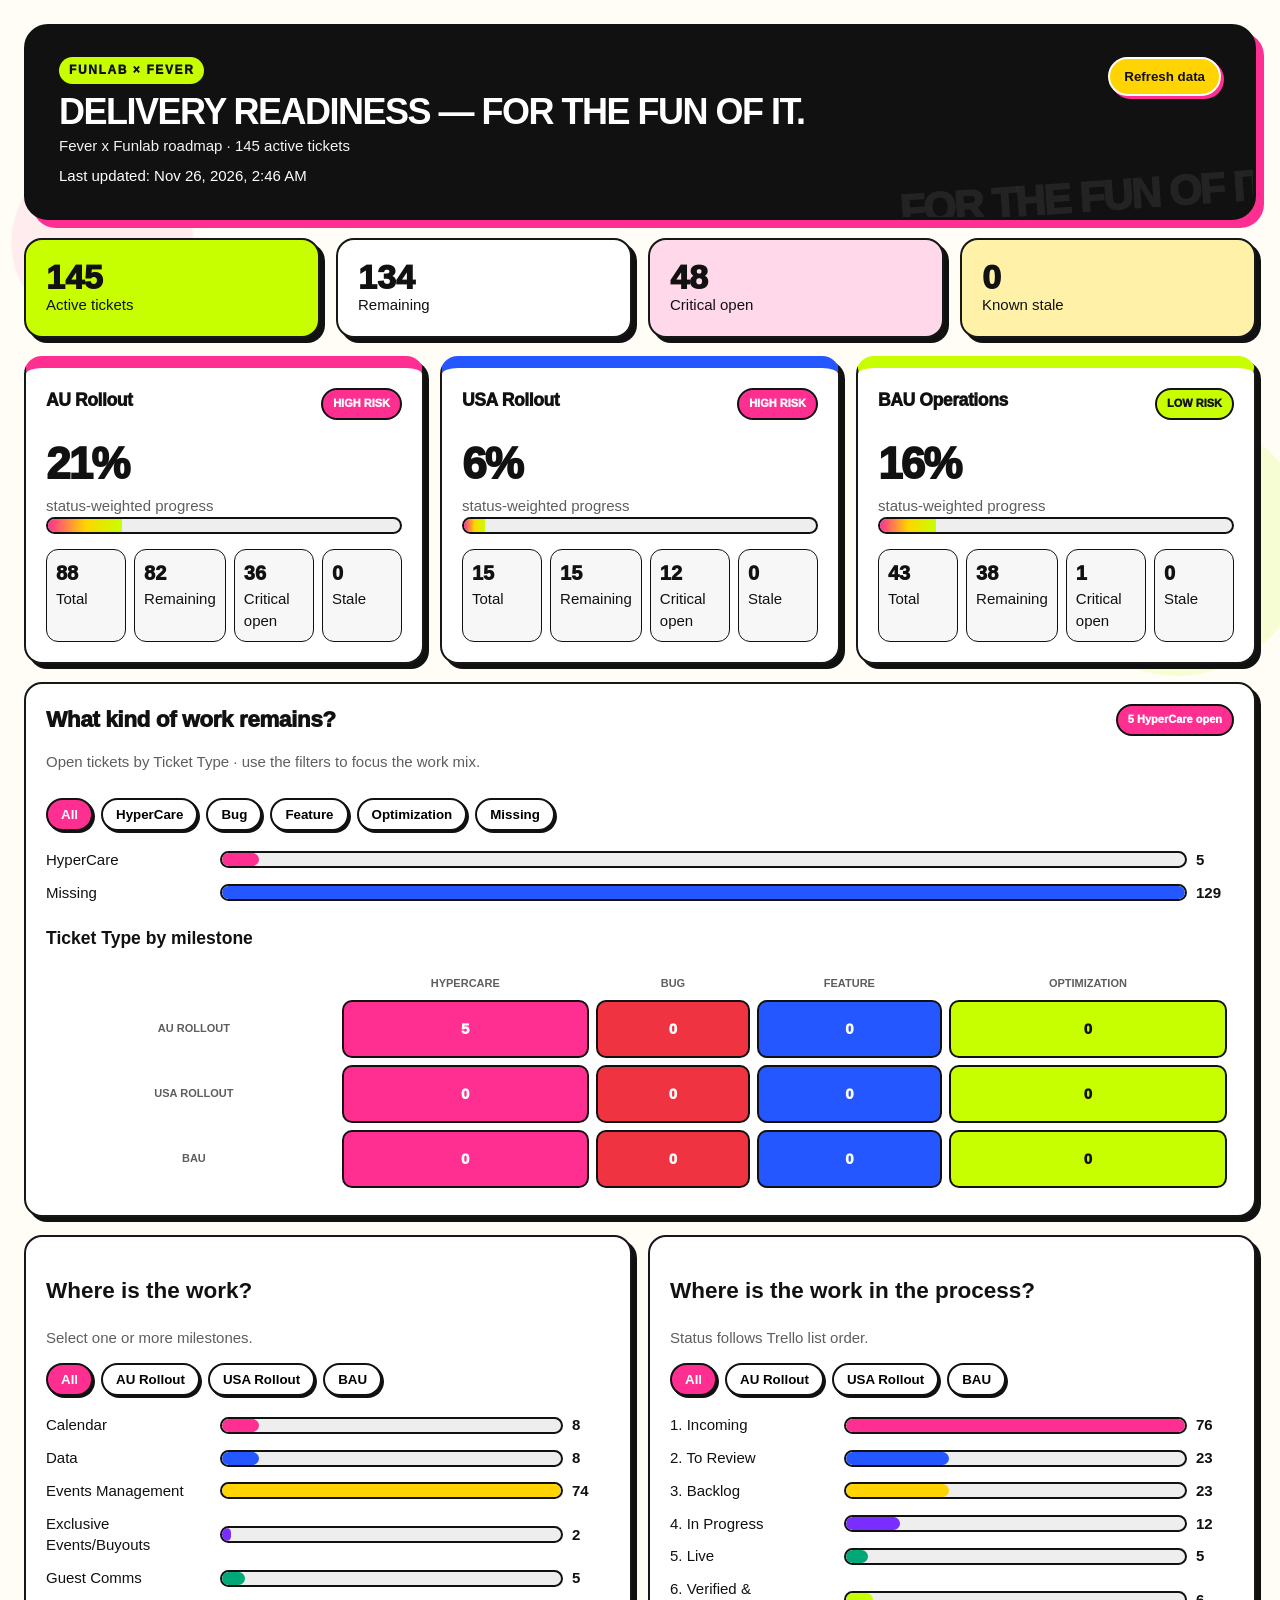
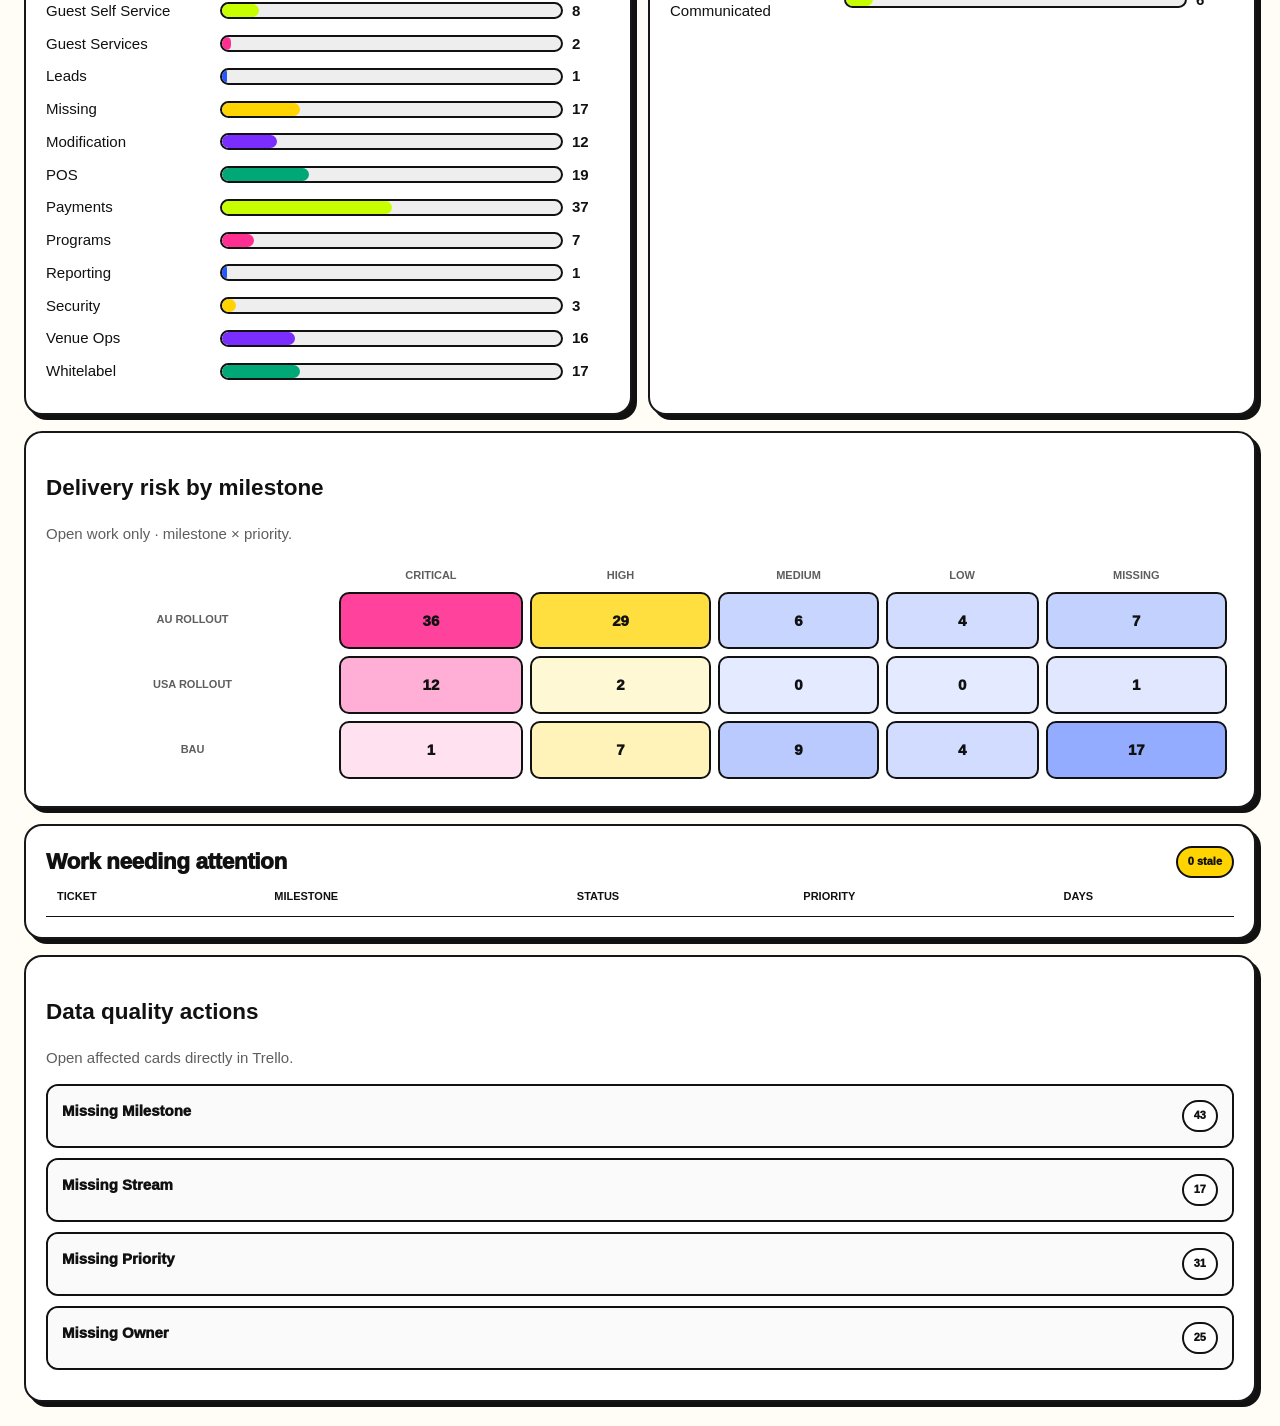
==== index.html @ 7aae823d "Update index.html" ====
<!doctype html><html lang="en"><head><meta charset="utf-8"><meta name="viewport" content="width=device-width,initial-scale=1"><title>Fever × Funlab Delivery Readiness</title><style>
:root{--ink:#111111;--paper:#fffdf6;--pink:#ff2f92;--lime:#c8ff00;--yellow:#ffd400;--blue:#2457ff;--purple:#7b2cff;--red:#ef3340;--green:#00a878;--line:#171717;--muted:#5e5e5e}*{box-sizing:border-box}body{margin:0;background:var(--paper);color:var(--ink);font:15px/1.45 Arial,Helvetica,sans-serif;background-image:radial-gradient(circle at 8% 8%,#ff2f9214 0 90px,transparent 92px),radial-gradient(circle at 92% 18%,#c8ff0024 0 130px,transparent 132px)}.wrap{max-width:1460px;margin:auto;padding:24px}.hero{position:relative;overflow:hidden;background:var(--ink);color:#fff;padding:30px 32px;border:3px solid var(--ink);border-radius:24px;display:flex;justify-content:space-between;gap:20px;box-shadow:8px 8px 0 var(--pink)}.hero:after{content:"FOR THE FUN OF IT.";position:absolute;right:-18px;bottom:-12px;font-size:42px;font-weight:1000;color:#ffffff14;letter-spacing:-2px;transform:rotate(-4deg)}.eyebrow{display:inline-block;background:var(--lime);color:var(--ink);padding:5px 10px;border-radius:99px;font-weight:1000;letter-spacing:1.6px;font-size:12px}.hero h1{margin:10px 0 5px;font-size:36px;line-height:1;letter-spacing:-1.5px;text-transform:uppercase}.muted{color:var(--muted)}.hero .muted{color:#f3f3f3}.btn{position:relative;z-index:2;background:var(--yellow);color:var(--ink);border:2px solid #fff;padding:10px 14px;border-radius:99px;font-weight:900;cursor:pointer;box-shadow:3px 3px 0 var(--pink)}.btn:hover{transform:translate(-1px,-1px);box-shadow:5px 5px 0 var(--pink)}.summary,.cards,.grid{display:grid;gap:16px;margin-top:18px}.summary{grid-template-columns:repeat(4,1fr)}.cards{grid-template-columns:repeat(3,1fr)}.grid{grid-template-columns:1fr 1fr}.box{background:#fff;border:2px solid var(--line);border-radius:18px;padding:20px;box-shadow:5px 5px 0 #111}.metric:nth-child(1){background:var(--lime)}.metric:nth-child(2){background:#fff}.metric:nth-child(3){background:#ffd9e9}.metric:nth-child(4){background:#fff2a8}.metric b{font-size:34px;line-height:1;display:block;font-weight:1000}.mile{border-top:12px solid var(--pink)}.mile:nth-child(2){border-top-color:var(--blue)}.mile.bau{border-top-color:var(--lime)}.head{display:flex;justify-content:space-between;align-items:flex-start;gap:10px}.head h2,.head h3{margin:0;font-weight:1000;letter-spacing:-.4px}.risk,.pill{padding:6px 10px;border:2px solid var(--ink);border-radius:99px;font-size:11px;font-weight:1000;background:#fff}.low{background:var(--lime);color:var(--ink)}.watch{background:var(--yellow);color:var(--ink)}.high{background:var(--pink);color:#fff}.score{font-size:44px;font-weight:1000;margin-top:12px;letter-spacing:-2px}.progress,.track{height:17px;background:#eee;border:2px solid var(--ink);border-radius:99px;overflow:hidden}.progress i{display:block;height:100%;background:linear-gradient(90deg,var(--pink),var(--yellow),var(--lime))}.mini{display:grid;grid-template-columns:repeat(4,1fr);gap:8px;margin-top:15px}.mini div{background:#f7f7f7;border:1.5px solid var(--ink);border-radius:12px;padding:9px}.mini b{font-size:20px;display:block;font-weight:1000}.chips{display:flex;gap:8px;flex-wrap:wrap;margin:10px 0 18px}.chip{border:2px solid var(--ink);background:#fff;padding:7px 13px;border-radius:99px;font-weight:900;cursor:pointer;box-shadow:2px 2px 0 var(--ink)}.chip.on{background:var(--pink);color:#fff}.chip:hover{transform:translateY(-1px)}.bar{display:grid;grid-template-columns:165px 1fr 38px;gap:9px;align-items:center;margin:11px 0}.fill{height:100%;border-radius:99px}.heat{overflow:auto}.heat table{width:100%;border-spacing:7px}.heat th{color:var(--muted);font-size:11px;text-transform:uppercase}.heat td{text-align:center;padding:16px;border:2px solid var(--ink);border-radius:10px;font-weight:1000}.data{width:100%;border-collapse:collapse}.data th,.data td{text-align:left;padding:11px;border-bottom:1.5px solid var(--ink)}.data th{text-transform:uppercase;font-size:11px}a{color:var(--blue);font-weight:900;text-decoration-thickness:2px}.issue{border:2px solid var(--ink);border-radius:12px;margin:10px 0;overflow:hidden}.issue summary{padding:14px;font-weight:1000;cursor:pointer;display:flex;justify-content:space-between;background:#fafafa}.issue div{padding:9px 14px;border-top:1.5px solid var(--ink)}.notice{display:none;background:var(--yellow);border:2px solid var(--ink);padding:12px;border-radius:10px;margin-top:14px;box-shadow:4px 4px 0 var(--ink)}@media(max-width:900px){.summary{grid-template-columns:1fr 1fr}.cards,.grid{grid-template-columns:1fr}.mini{grid-template-columns:1fr 1fr}.hero{display:block}.hero>div:last-child{margin-top:18px}.hero h1{font-size:29px}}
</style></head><body><main class="wrap"><section class="hero"><div><div class="eyebrow">FUNLAB × FEVER</div><h1>Delivery Readiness — For the fun of it.</h1><div id="subtitle" class="muted">Loading current board…</div><div id="updated" style="margin-top:8px">Last updated: loading…</div></div><div><button class="btn" onclick="load()">Refresh data</button></div></section><div id="notice" class="notice"></div><div id="app"></div></main><script>
const URL='./current-board.json';const DONE=['5. Live','6. Verified & Communicated'],W={'1. Incoming':0,'2. To Review':10,'3. Backlog':25,'4. In Progress':60,'5. Live':90,'6. Verified & Communicated':100},COL=['#ff2f92','#2457ff','#ffd400','#7b2cff','#00a878','#c8ff00'];let D,C=[],ORDER=[],ss=[],ts=[],ys=[];const esc=s=>String(s||'').replace(/[&<>"']/g,m=>({'&':'&amp;','<':'&lt;','>':'&gt;','"':'&quot;',"'":'&#39;'}[m]));
function labels(c,p){return(c.labels||[]).map(x=>(x.name||'').match(new RegExp('^'+p+'\\s*[|:]\\s*(.+)$','i'))).filter(Boolean).map(x=>x[1].trim())}function priority(c){for(const x of c.pluginData||[]){try{let z=JSON.parse(x.value||'{}');if(z.priority)return z.priority[0].toUpperCase()+z.priority.slice(1)}catch{}}return'Missing'}
function prep(d){D=d;let L=Object.fromEntries((d.lists||[]).map(x=>[x.id,x.name]));ORDER=(d.lists||[]).filter(x=>!x.closed).map(x=>x.name);let moves={};for(const a of d.actions||[])if(a.type==='updateCard'&&a.data?.listAfter&&!moves[a.data?.card?.id])moves[a.data.card.id]=a.date;let snap=new Date(d.dateLastActivity||Date.now());C=(d.cards||[]).filter(c=>!c.closed&&!c.isTemplate).map(c=>({name:c.name,url:c.url||c.shortUrl,status:L[c.idList]||'Unknown',m:labels(c,'M'),s:labels(c,'S'),t:labels(c,'T'),priority:priority(c),owners:c.idMembers||[],age:moves[c.id]?Math.floor((snap-new Date(moves[c.id]))/86400000):null}));render()}
function typeName(x){let v=String(x||'').trim();if(/hyper.?care/i.test(v))return'HyperCare';if(/^bug$/i.test(v))return'Bug';if(/feature/i.test(v))return'Feature';if(/optimi[sz]ation/i.test(v))return'Optimization';return v||'Missing'}function types(c){return c.t&&c.t.length?[...new Set(c.t.map(typeName))]:['Missing']}function toggleType(v){if(v==='All')ys.splice(0);else{let i=ys.indexOf(v);i<0?ys.push(v):ys.splice(i,1)}render()}function typeChips(){let a=['All','HyperCare','Bug','Feature','Optimization','Missing'];return'<div class="chips">'+a.map(x=>`<button class="chip ${(x==='All'&&!ys.length)||ys.includes(x)?'on':''}" onclick="toggleType('${x}')">${x}</button>`).join('')+'</div>'}
const bau=c=>!c.m.length||c.m.some(x=>/BAU/i.test(x)),stale=c=>['3. Backlog','4. In Progress'].includes(c.status)&&c.age>=14,ms=()=>[...new Set(C.flatMap(c=>c.m).filter(x=>!/BAU/i.test(x)))].sort();function match(c,a){return!a.length||a.some(x=>x==='BAU'?bau(c):c.m.includes(x))}function toggle(k,v){let a=k==='s'?ss:ts;if(v==='All')a.splice(0);else{let i=a.indexOf(v);i<0?a.push(v):a.splice(i,1)}render()}function chips(k,a){return'<div class="chips">'+['All',...ms(),'BAU'].map(x=>`<button class="chip ${(x==='All'&&!a.length)||a.includes(x)?'on':''}" onclick="toggle('${k}','${esc(x)}')">${esc(x)}</button>`).join('')+'</div>'}function bars(a,ord){let ks=ord?ord.filter(x=>a.includes(x)):[...new Set(a)].sort(),mx=Math.max(1,...ks.map(k=>a.filter(x=>x===k).length));return ks.map((k,i)=>{let n=a.filter(x=>x===k).length;return`<div class="bar"><span>${esc(k)}</span><div class="track"><div class="fill" style="width:${100*n/mx}%;background:${COL[i%COL.length]}"></div></div><b>${n}</b></div>`}).join('')}
function card(n,a,b=false){let prog=Math.round(a.reduce((z,c)=>z+(W[c.status]??0),0)/Math.max(1,a.length)),rem=a.filter(c=>!DONE.includes(c.status)).length,crit=a.filter(c=>c.priority==='Critical'&&!DONE.includes(c.status)).length,st=a.filter(stale).length,r=crit>=8||st>=8?'HIGH RISK':crit>=3||st>=3?'WATCH':'LOW RISK',cl=r==='HIGH RISK'?'high':r==='WATCH'?'watch':'low';return`<article class="box mile ${b?'bau':''}"><div class="head"><h3>${esc(n)}</h3><span class="risk ${cl}">${r}</span></div><div class="score">${prog}%</div><div class="muted">status-weighted progress</div><div class="progress"><i style="width:${prog}%"></i></div><div class="mini"><div><b>${a.length}</b>Total</div><div><b>${rem}</b>Remaining</div><div><b>${crit}</b>Critical open</div><div><b>${st}</b>Stale</div></div></article>`}
function render(){let complete=C.filter(c=>DONE.includes(c.status)).length,crit=C.filter(c=>c.priority==='Critical'&&!DONE.includes(c.status)).length,st=C.filter(stale).sort((a,b)=>b.age-a.age),mil=ms(),rows=[...mil,'BAU'],ps=['Critical','High','Medium','Low','Missing'],open=C.filter(c=>!DONE.includes(c.status)),mat=rows.map(r=>ps.map(p=>open.filter(c=>(r==='BAU'?bau(c):c.m.includes(r))&&c.priority===p).length)),mx=Math.max(1,...mat.flat());document.getElementById('subtitle').textContent=(D.name||'Trello board')+' · '+C.length+' active tickets';document.getElementById('updated').textContent='Last updated: '+new Date(D.dateLastActivity||Date.now()).toLocaleString([], {dateStyle:'medium',timeStyle:'short'});let checks=[['Missing Milestone',c=>!c.m.length],['Missing Stream',c=>!c.s.length],['Missing Priority',c=>c.priority==='Missing'],['Missing Owner',c=>!c.owners.length]];app.innerHTML=`<section class="summary"><div class="box metric"><b>${C.length}</b><span>Active tickets</span></div><div class="box metric"><b>${C.length-complete}</b><span>Remaining</span></div><div class="box metric"><b>${crit}</b><span>Critical open</span></div><div class="box metric"><b>${st.length}</b><span>Known stale</span></div></section><section class="cards">${mil.map(m=>card(m,C.filter(c=>c.m.includes(m)))).join('')}${card('BAU Operations',C.filter(bau),true)}</section><section class="box" style="margin-top:18px"><div class="head"><div><h2>What kind of work remains?</h2><p class="muted">Open tickets by Ticket Type · use the filters to focus the work mix.</p></div><span class="pill high">${open.filter(c=>types(c).includes('HyperCare')).length} HyperCare open</span></div>${typeChips()}${bars(open.filter(c=>!ys.length||types(c).some(t=>ys.includes(t))).flatMap(types))}<h3 style="margin-top:22px">Ticket Type by milestone</h3><div class="heat"><table><tr><th></th>${['HyperCare','Bug','Feature','Optimization'].map(t=>`<th>${t}</th>`).join('')}</tr>${rows.map(r=>`<tr><th>${esc(r)}</th>${['HyperCare','Bug','Feature','Optimization'].map((t,i)=>`<td style="background:${['#ff2f92','#ef3340','#2457ff','#c8ff00'][i]};color:${i===3?'#111':'#fff'}">${open.filter(c=>(r==='BAU'?bau(c):c.m.includes(r))&&types(c).includes(t)).length}</td>`).join('')}</tr>`).join('')}</table></div></section><div class="grid"><section class="box"><h2>Where is the work?</h2><p class="muted">Select one or more milestones.</p>${chips('s',ss)}${bars(C.filter(c=>match(c,ss)).flatMap(c=>c.s.length?c.s:['Missing']))}</section><section class="box"><h2>Where is the work in the process?</h2><p class="muted">Status follows Trello list order.</p>${chips('t',ts)}${bars(C.filter(c=>match(c,ts)).map(c=>c.status),ORDER)}</section></div><section class="box" style="margin-top:16px"><h2>Delivery risk by milestone</h2><p class="muted">Open work only · milestone × priority.</p><div class="heat"><table><tr><th></th>${ps.map(p=>`<th>${p}</th>`).join('')}</tr>${rows.map((r,i)=>`<tr><th>${r}</th>${ps.map((p,j)=>{let n=mat[i][j],a=.12+.78*n/mx,col=p==='Critical'?`rgba(255,47,146,${a})`:p==='High'?`rgba(255,212,0,${a})`:`rgba(36,87,255,${a})`;return`<td style="background:${col}">${n}</td>`}).join('')}</tr>`).join('')}</table></div></section><section class="box" style="margin-top:16px"><div class="head"><h2>Work needing attention</h2><span class="pill watch">${st.length} stale</span></div><table class="data"><tr><th>Ticket</th><th>Milestone</th><th>Status</th><th>Priority</th><th>Days</th></tr>${st.map(c=>`<tr><td><a href="${esc(c.url)}" target="_blank">${esc(c.name)}</a></td><td>${esc(c.m.join(', ')||'BAU')}</td><td>${esc(c.status)}</td><td>${esc(c.priority)}</td><td>${c.age}</td></tr>`).join('')}</table></section><section class="box" style="margin-top:16px"><h2>Data quality actions</h2><p class="muted">Open affected cards directly in Trello.</p>${checks.map(([n,f])=>{let a=C.filter(f);return`<details class="issue"><summary><span>${n}</span><span class="pill">${a.length}</span></summary>${a.map(c=>`<div><a href="${esc(c.url)}" target="_blank">${esc(c.name)}</a><a href="${esc(c.url)}" target="_blank" style="float:right">Open in Trello ↗</a></div>`).join('')}</details>`}).join('')}</section>`}
async function load(){notice.style.display='none';try{let r=await fetch(URL+'?v='+Date.now(),{cache:'no-store'});if(!r.ok)throw Error(r.status);prep(await r.json())}catch(e){notice.textContent='The permanent SharePoint JSON endpoint could not be loaded. Confirm you are signed in to SharePoint and have access to current-board.json, then select Refresh data.';notice.style.display='block'}}load();
</script></body></html>
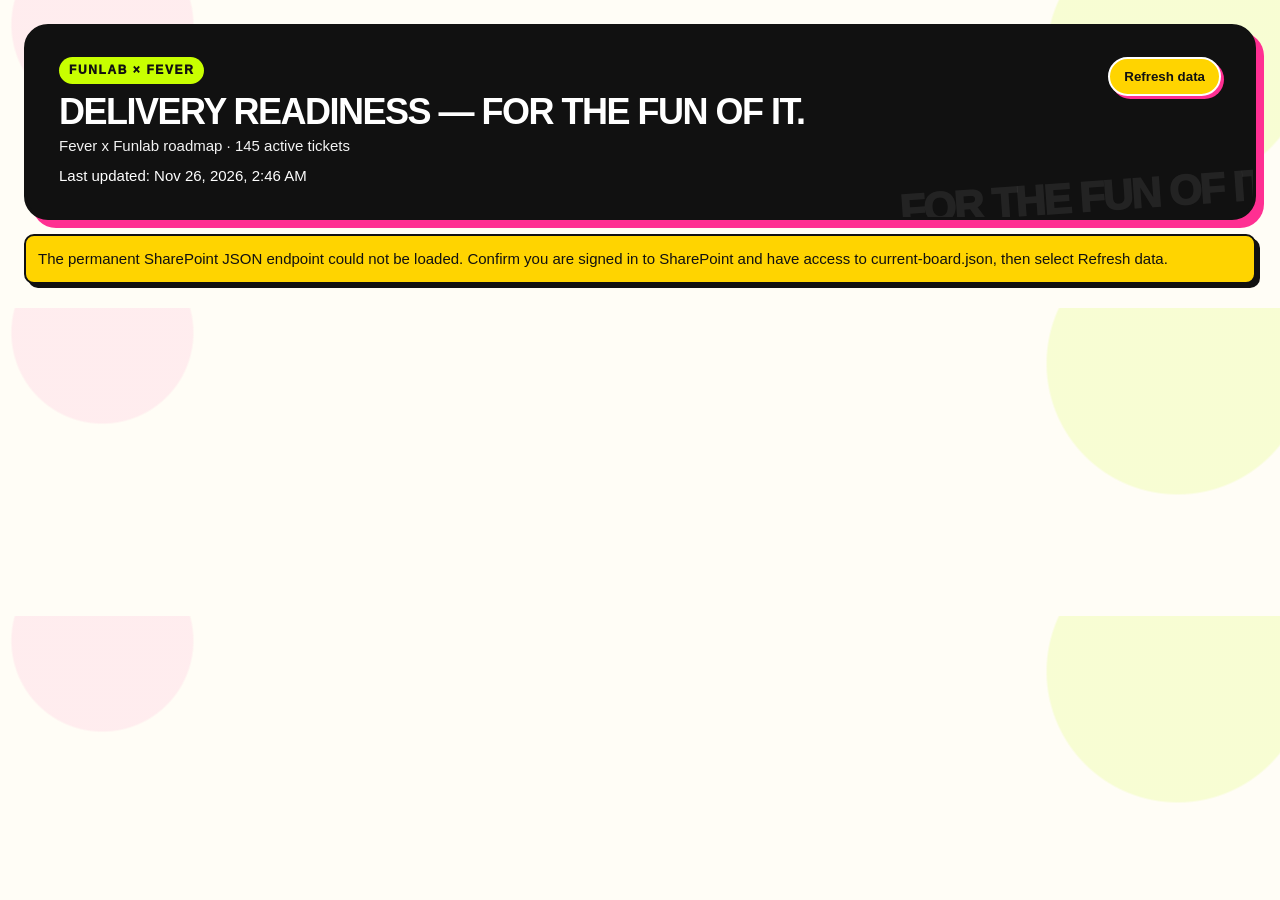
==== commit 1ad90616: "Update index.html" ====
--- a/index.html
+++ b/index.html
@@ -1,12 +1,11 @@
 <!doctype html><html lang="en"><head><meta charset="utf-8"><meta name="viewport" content="width=device-width,initial-scale=1"><title>Fever × Funlab Delivery Readiness</title><style>
 :root{--ink:#111111;--paper:#fffdf6;--pink:#ff2f92;--lime:#c8ff00;--yellow:#ffd400;--blue:#2457ff;--purple:#7b2cff;--red:#ef3340;--green:#00a878;--line:#171717;--muted:#5e5e5e}*{box-sizing:border-box}body{margin:0;background:var(--paper);color:var(--ink);font:15px/1.45 Arial,Helvetica,sans-serif;background-image:radial-gradient(circle at 8% 8%,#ff2f9214 0 90px,transparent 92px),radial-gradient(circle at 92% 18%,#c8ff0024 0 130px,transparent 132px)}.wrap{max-width:1460px;margin:auto;padding:24px}.hero{position:relative;overflow:hidden;background:var(--ink);color:#fff;padding:30px 32px;border:3px solid var(--ink);border-radius:24px;display:flex;justify-content:space-between;gap:20px;box-shadow:8px 8px 0 var(--pink)}.hero:after{content:"FOR THE FUN OF IT.";position:absolute;right:-18px;bottom:-12px;font-size:42px;font-weight:1000;color:#ffffff14;letter-spacing:-2px;transform:rotate(-4deg)}.eyebrow{display:inline-block;background:var(--lime);color:var(--ink);padding:5px 10px;border-radius:99px;font-weight:1000;letter-spacing:1.6px;font-size:12px}.hero h1{margin:10px 0 5px;font-size:36px;line-height:1;letter-spacing:-1.5px;text-transform:uppercase}.muted{color:var(--muted)}.hero .muted{color:#f3f3f3}.btn{position:relative;z-index:2;background:var(--yellow);color:var(--ink);border:2px solid #fff;padding:10px 14px;border-radius:99px;font-weight:900;cursor:pointer;box-shadow:3px 3px 0 var(--pink)}.btn:hover{transform:translate(-1px,-1px);box-shadow:5px 5px 0 var(--pink)}.summary,.cards,.grid{display:grid;gap:16px;margin-top:18px}.summary{grid-template-columns:repeat(4,1fr)}.cards{grid-template-columns:repeat(3,1fr)}.grid{grid-template-columns:1fr 1fr}.box{background:#fff;border:2px solid var(--line);border-radius:18px;padding:20px;box-shadow:5px 5px 0 #111}.metric:nth-child(1){background:var(--lime)}.metric:nth-child(2){background:#fff}.metric:nth-child(3){background:#ffd9e9}.metric:nth-child(4){background:#fff2a8}.metric b{font-size:34px;line-height:1;display:block;font-weight:1000}.mile{border-top:12px solid var(--pink)}.mile:nth-child(2){border-top-color:var(--blue)}.mile.bau{border-top-color:var(--lime)}.head{display:flex;justify-content:space-between;align-items:flex-start;gap:10px}.head h2,.head h3{margin:0;font-weight:1000;letter-spacing:-.4px}.risk,.pill{padding:6px 10px;border:2px solid var(--ink);border-radius:99px;font-size:11px;font-weight:1000;background:#fff}.low{background:var(--lime);color:var(--ink)}.watch{background:var(--yellow);color:var(--ink)}.high{background:var(--pink);color:#fff}.score{font-size:44px;font-weight:1000;margin-top:12px;letter-spacing:-2px}.progress,.track{height:17px;background:#eee;border:2px solid var(--ink);border-radius:99px;overflow:hidden}.progress i{display:block;height:100%;background:linear-gradient(90deg,var(--pink),var(--yellow),var(--lime))}.mini{display:grid;grid-template-columns:repeat(4,1fr);gap:8px;margin-top:15px}.mini div{background:#f7f7f7;border:1.5px solid var(--ink);border-radius:12px;padding:9px}.mini b{font-size:20px;display:block;font-weight:1000}.chips{display:flex;gap:8px;flex-wrap:wrap;margin:10px 0 18px}.chip{border:2px solid var(--ink);background:#fff;padding:7px 13px;border-radius:99px;font-weight:900;cursor:pointer;box-shadow:2px 2px 0 var(--ink)}.chip.on{background:var(--pink);color:#fff}.chip:hover{transform:translateY(-1px)}.bar{display:grid;grid-template-columns:165px 1fr 38px;gap:9px;align-items:center;margin:11px 0}.fill{height:100%;border-radius:99px}.heat{overflow:auto}.heat table{width:100%;border-spacing:7px}.heat th{color:var(--muted);font-size:11px;text-transform:uppercase}.heat td{text-align:center;padding:16px;border:2px solid var(--ink);border-radius:10px;font-weight:1000}.data{width:100%;border-collapse:collapse}.data th,.data td{text-align:left;padding:11px;border-bottom:1.5px solid var(--ink)}.data th{text-transform:uppercase;font-size:11px}a{color:var(--blue);font-weight:900;text-decoration-thickness:2px}.issue{border:2px solid var(--ink);border-radius:12px;margin:10px 0;overflow:hidden}.issue summary{padding:14px;font-weight:1000;cursor:pointer;display:flex;justify-content:space-between;background:#fafafa}.issue div{padding:9px 14px;border-top:1.5px solid var(--ink)}.notice{display:none;background:var(--yellow);border:2px solid var(--ink);padding:12px;border-radius:10px;margin-top:14px;box-shadow:4px 4px 0 var(--ink)}@media(max-width:900px){.summary{grid-template-columns:1fr 1fr}.cards,.grid{grid-template-columns:1fr}.mini{grid-template-columns:1fr 1fr}.hero{display:block}.hero>div:last-child{margin-top:18px}.hero h1{font-size:29px}}
-</style></head><body><main class="wrap"><section class="hero"><div><div class="eyebrow">FUNLAB × FEVER</div><h1>Delivery Readiness — For the fun of it.</h1><div id="subtitle" class="muted">Loading current board…</div><div id="updated" style="margin-top:8px">Last updated: loading…</div></div><div><button class="btn" onclick="load()">Refresh data</button></div></section><div id="notice" class="notice"></div><div id="app"></div></main><script>
+h2{font-size:24px;line-height:1.15;margin:0 0 10px;font-weight:900}h3{font-size:17px;line-height:1.25;margin:22px 0 10px;font-weight:900}.section-subtitle{margin:0 0 14px;color:var(--mute);font-size:14px;line-height:1.45}</style></head><body><main class="wrap"><section class="hero"><div><div class="eyebrow">FUNLAB × FEVER</div><h1>Delivery Readiness — For the fun of it.</h1><div id="subtitle" class="muted">Loading current board…</div><div id="updated" style="margin-top:8px">Last updated: loading…</div></div><div><button class="btn" onclick="load()">Refresh data</button></div></section><div id="notice" class="notice"></div><div id="app"></div></main><script>
 const URL='./current-board.json';const DONE=['5. Live','6. Verified & Communicated'],W={'1. Incoming':0,'2. To Review':10,'3. Backlog':25,'4. In Progress':60,'5. Live':90,'6. Verified & Communicated':100},COL=['#ff2f92','#2457ff','#ffd400','#7b2cff','#00a878','#c8ff00'];let D,C=[],ORDER=[],ss=[],ts=[],ys=[];const esc=s=>String(s||'').replace(/[&<>"']/g,m=>({'&':'&amp;','<':'&lt;','>':'&gt;','"':'&quot;',"'":'&#39;'}[m]));
 function labels(c,p){return(c.labels||[]).map(x=>(x.name||'').match(new RegExp('^'+p+'\\s*[|:]\\s*(.+)$','i'))).filter(Boolean).map(x=>x[1].trim())}function priority(c){for(const x of c.pluginData||[]){try{let z=JSON.parse(x.value||'{}');if(z.priority)return z.priority[0].toUpperCase()+z.priority.slice(1)}catch{}}return'Missing'}
 function prep(d){D=d;let L=Object.fromEntries((d.lists||[]).map(x=>[x.id,x.name]));ORDER=(d.lists||[]).filter(x=>!x.closed).map(x=>x.name);let moves={};for(const a of d.actions||[])if(a.type==='updateCard'&&a.data?.listAfter&&!moves[a.data?.card?.id])moves[a.data.card.id]=a.date;let snap=new Date(d.dateLastActivity||Date.now());C=(d.cards||[]).filter(c=>!c.closed&&!c.isTemplate).map(c=>({name:c.name,url:c.url||c.shortUrl,status:L[c.idList]||'Unknown',m:labels(c,'M'),s:labels(c,'S'),t:labels(c,'T'),priority:priority(c),owners:c.idMembers||[],age:moves[c.id]?Math.floor((snap-new Date(moves[c.id]))/86400000):null}));render()}
-function typeName(x){let v=String(x||'').trim();if(/hyper.?care/i.test(v))return'HyperCare';if(/^bug$/i.test(v))return'Bug';if(/feature/i.test(v))return'Feature';if(/optimi[sz]ation/i.test(v))return'Optimization';return v||'Missing'}function types(c){return c.t&&c.t.length?[...new Set(c.t.map(typeName))]:['Missing']}function toggleType(v){if(v==='All')ys.splice(0);else{let i=ys.indexOf(v);i<0?ys.push(v):ys.splice(i,1)}render()}function typeChips(){let a=['All','HyperCare','Bug','Feature','Optimization','Missing'];return'<div class="chips">'+a.map(x=>`<button class="chip ${(x==='All'&&!ys.length)||ys.includes(x)?'on':''}" onclick="toggleType('${x}')">${x}</button>`).join('')+'</div>'}
-const bau=c=>!c.m.length||c.m.some(x=>/BAU/i.test(x)),stale=c=>['3. Backlog','4. In Progress'].includes(c.status)&&c.age>=14,ms=()=>[...new Set(C.flatMap(c=>c.m).filter(x=>!/BAU/i.test(x)))].sort();function match(c,a){return!a.length||a.some(x=>x==='BAU'?bau(c):c.m.includes(x))}function toggle(k,v){let a=k==='s'?ss:ts;if(v==='All')a.splice(0);else{let i=a.indexOf(v);i<0?a.push(v):a.splice(i,1)}render()}function chips(k,a){return'<div class="chips">'+['All',...ms(),'BAU'].map(x=>`<button class="chip ${(x==='All'&&!a.length)||a.includes(x)?'on':''}" onclick="toggle('${k}','${esc(x)}')">${esc(x)}</button>`).join('')+'</div>'}function bars(a,ord){let ks=ord?ord.filter(x=>a.includes(x)):[...new Set(a)].sort(),mx=Math.max(1,...ks.map(k=>a.filter(x=>x===k).length));return ks.map((k,i)=>{let n=a.filter(x=>x===k).length;return`<div class="bar"><span>${esc(k)}</span><div class="track"><div class="fill" style="width:${100*n/mx}%;background:${COL[i%COL.length]}"></div></div><b>${n}</b></div>`}).join('')}
-function card(n,a,b=false){let prog=Math.round(a.reduce((z,c)=>z+(W[c.status]??0),0)/Math.max(1,a.length)),rem=a.filter(c=>!DONE.includes(c.status)).length,crit=a.filter(c=>c.priority==='Critical'&&!DONE.includes(c.status)).length,st=a.filter(stale).length,r=crit>=8||st>=8?'HIGH RISK':crit>=3||st>=3?'WATCH':'LOW RISK',cl=r==='HIGH RISK'?'high':r==='WATCH'?'watch':'low';return`<article class="box mile ${b?'bau':''}"><div class="head"><h3>${esc(n)}</h3><span class="risk ${cl}">${r}</span></div><div class="score">${prog}%</div><div class="muted">status-weighted progress</div><div class="progress"><i style="width:${prog}%"></i></div><div class="mini"><div><b>${a.length}</b>Total</div><div><b>${rem}</b>Remaining</div><div><b>${crit}</b>Critical open</div><div><b>${st}</b>Stale</div></div></article>`}
-function render(){let complete=C.filter(c=>DONE.includes(c.status)).length,crit=C.filter(c=>c.priority==='Critical'&&!DONE.includes(c.status)).length,st=C.filter(stale).sort((a,b)=>b.age-a.age),mil=ms(),rows=[...mil,'BAU'],ps=['Critical','High','Medium','Low','Missing'],open=C.filter(c=>!DONE.includes(c.status)),mat=rows.map(r=>ps.map(p=>open.filter(c=>(r==='BAU'?bau(c):c.m.includes(r))&&c.priority===p).length)),mx=Math.max(1,...mat.flat());document.getElementById('subtitle').textContent=(D.name||'Trello board')+' · '+C.length+' active tickets';document.getElementById('updated').textContent='Last updated: '+new Date(D.dateLastActivity||Date.now()).toLocaleString([], {dateStyle:'medium',timeStyle:'short'});let checks=[['Missing Milestone',c=>!c.m.length],['Missing Stream',c=>!c.s.length],['Missing Priority',c=>c.priority==='Missing'],['Missing Owner',c=>!c.owners.length]];app.innerHTML=`<section class="summary"><div class="box metric"><b>${C.length}</b><span>Active tickets</span></div><div class="box metric"><b>${C.length-complete}</b><span>Remaining</span></div><div class="box metric"><b>${crit}</b><span>Critical open</span></div><div class="box metric"><b>${st.length}</b><span>Known stale</span></div></section><section class="cards">${mil.map(m=>card(m,C.filter(c=>c.m.includes(m)))).join('')}${card('BAU Operations',C.filter(bau),true)}</section><section class="box" style="margin-top:18px"><div class="head"><div><h2>What kind of work remains?</h2><p class="muted">Open tickets by Ticket Type · use the filters to focus the work mix.</p></div><span class="pill high">${open.filter(c=>types(c).includes('HyperCare')).length} HyperCare open</span></div>${typeChips()}${bars(open.filter(c=>!ys.length||types(c).some(t=>ys.includes(t))).flatMap(types))}<h3 style="margin-top:22px">Ticket Type by milestone</h3><div class="heat"><table><tr><th></th>${['HyperCare','Bug','Feature','Optimization'].map(t=>`<th>${t}</th>`).join('')}</tr>${rows.map(r=>`<tr><th>${esc(r)}</th>${['HyperCare','Bug','Feature','Optimization'].map((t,i)=>`<td style="background:${['#ff2f92','#ef3340','#2457ff','#c8ff00'][i]};color:${i===3?'#111':'#fff'}">${open.filter(c=>(r==='BAU'?bau(c):c.m.includes(r))&&types(c).includes(t)).length}</td>`).join('')}</tr>`).join('')}</table></div></section><div class="grid"><section class="box"><h2>Where is the work?</h2><p class="muted">Select one or more milestones.</p>${chips('s',ss)}${bars(C.filter(c=>match(c,ss)).flatMap(c=>c.s.length?c.s:['Missing']))}</section><section class="box"><h2>Where is the work in the process?</h2><p class="muted">Status follows Trello list order.</p>${chips('t',ts)}${bars(C.filter(c=>match(c,ts)).map(c=>c.status),ORDER)}</section></div><section class="box" style="margin-top:16px"><h2>Delivery risk by milestone</h2><p class="muted">Open work only · milestone × priority.</p><div class="heat"><table><tr><th></th>${ps.map(p=>`<th>${p}</th>`).join('')}</tr>${rows.map((r,i)=>`<tr><th>${r}</th>${ps.map((p,j)=>{let n=mat[i][j],a=.12+.78*n/mx,col=p==='Critical'?`rgba(255,47,146,${a})`:p==='High'?`rgba(255,212,0,${a})`:`rgba(36,87,255,${a})`;return`<td style="background:${col}">${n}</td>`}).join('')}</tr>`).join('')}</table></div></section><section class="box" style="margin-top:16px"><div class="head"><h2>Work needing attention</h2><span class="pill watch">${st.length} stale</span></div><table class="data"><tr><th>Ticket</th><th>Milestone</th><th>Status</th><th>Priority</th><th>Days</th></tr>${st.map(c=>`<tr><td><a href="${esc(c.url)}" target="_blank">${esc(c.name)}</a></td><td>${esc(c.m.join(', ')||'BAU')}</td><td>${esc(c.status)}</td><td>${esc(c.priority)}</td><td>${c.age}</td></tr>`).join('')}</table></section><section class="box" style="margin-top:16px"><h2>Data quality actions</h2><p class="muted">Open affected cards directly in Trello.</p>${checks.map(([n,f])=>{let a=C.filter(f);return`<details class="issue"><summary><span>${n}</span><span class="pill">${a.length}</span></summary>${a.map(c=>`<div><a href="${esc(c.url)}" target="_blank">${esc(c.name)}</a><a href="${esc(c.url)}" target="_blank" style="float:right">Open in Trello ↗</a></div>`).join('')}</details>`}).join('')}</section>`}
+function typeName(x){let v=String(x||'').trim();if(/hyper.?care/i.test(v))return'HyperCare';if(/^bug$/i.test(v))return'Bug';if(/feature/i.test(v))return'Feature';if(/optimi[sz]ation/i.test(v))return'Optimization';return v||'Missing'}function types(c){return c.t&&c.t.length?[...new Set(c.t.map(typeName))]:['Missing']}function toggleType(v){if(v==='All')ys.splice(0);else{let i=ys.indexOf(v);i<0?ys.push(v):ys.splice(i,1)}render()}function typeChips(){let a=['All','HyperCare','Bug','Feature','Optimization','Missing'];return'<div class="chips">'+a.map(x=>`<button class="chip ${(x==='All'&&!ys.length)||ys.includes(x)?'on':''}" onclick="toggleType('${x}')">${x}</button>`).join('')+'</div>'}const bau=c=>!c.m.length||c.m.some(x=>/BAU/i.test(x)),stale=c=>['3. Backlog','4. In Progress'].includes(c.status)&&c.age>=14,ms=()=>[...new Set(C.flatMap(c=>c.m).filter(x=>!/BAU/i.test(x)))].sort();function match(c,a){return!a.length||a.some(x=>x==='BAU'?bau(c):c.m.includes(x))}function toggle(k,v){let a=k==='s'?ss:ts;if(v==='All')a.splice(0);else{let i=a.indexOf(v);i<0?a.push(v):a.splice(i,1)}render()}function chips(k,a){return'<div class="chips">'+['All',...ms(),'BAU'].map(x=>`<button class="chip ${(x==='All'&&!a.length)||a.includes(x)?'on':''}" onclick="toggle('${k}','${esc(x)}')">${esc(x)}</button>`).join('')+'</div>'}function bars(a,ord){let ks=ord?ord.filter(x=>a.includes(x)):[...new Set(a)].sort(),mx=Math.max(1,...ks.map(k=>a.filter(x=>x===k).length));return ks.map((k,i)=>{let n=a.filter(x=>x===k).length;return`<div class="bar"><span>${esc(k)}</span><div class="track"><div class="fill" style="width:${100*n/mx}%;background:${COL[i%COL.length]}"></div></div><b>${n}</b></div>`}).join('')}
+function card(n,a,b=false){let prog=Math.round(a.reduce((z,c)=>z+(W[c.status]??0),0)/Math.max(1,a.length)),rem=a.filter(c=>!DONE.includes(c.status)).length,crit=a.filter(c=>c.priority==='Critical'&&!DONE.includes(c.status)).length,r=crit>=8||st>=8?'HIGH RISK':crit>=3||st>=3?'WATCH':'LOW RISK',cl=r==='HIGH RISK'?'high':r==='WATCH'?'watch':'low';return`<article class="box mile ${b?'bau':''}"><div class="head"><h3>${esc(n)}</h3><span class="risk ${cl}">${r}</span></div><div class="score">${prog}%</div><div class="muted">status-weighted progress</div><div class="progress"><i style="width:${prog}%"></i></div><div class="mini"><div><b>${a.length}</b>Total</div><div><b>${rem}</b>Remaining</div><div><b>${crit}</b>Critical open</div></div></article>`}
+function render(){let complete=C.filter(c=>DONE.includes(c.status)).length,crit=C.filter(c=>c.priority==='Critical'&&!DONE.includes(c.status)).length,st=C.filter(stale).sort((a,b)=>b.age-a.age),mil=ms(),rows=[...mil,'BAU'],ps=['Critical','High','Medium','Low','Missing'],open=C.filter(c=>!DONE.includes(c.status)),mat=rows.map(r=>ps.map(p=>open.filter(c=>(r==='BAU'?bau(c):c.m.includes(r))&&c.priority===p).length)),mx=Math.max(1,...mat.flat());document.getElementById('subtitle').textContent=(D.name||'Trello board')+' · '+C.length+' active tickets';document.getElementById('updated').textContent='Last updated: '+new Date(D.dateLastActivity||Date.now()).toLocaleString([], {dateStyle:'medium',timeStyle:'short'});let checks=[['Missing Milestone',c=>!c.m.length],['Missing Stream',c=>!c.s.length],['Missing Priority',c=>c.priority==='Missing'],['Missing Owner',c=>!c.owners.length]];app.innerHTML=`<section class="summary"><div class="box metric"><b>${C.length}</b><span>Active tickets</span></div><div class="box metric"><b>${C.length-complete}</b><span>Remaining</span></div><div class="box metric"><b>${crit}</b><span>Critical open</span></div><div class="box metric"><b>${st.length}</b><span>Known stale</span></div></section><section class="cards">${mil.map(m=>card(m,C.filter(c=>c.m.includes(m)))).join('')}${card('BAU Operations',C.filter(bau),true)}</section><div class="grid"><section class="box"><h2>Tickets by Stream</h2><p class="section-subtitle">Select one or more milestones.</p>${chips('s',ss)}${bars(C.filter(c=>match(c,ss)).flatMap(c=>c.s.length?c.s:['Missing']))}</section><section class="box"><h2>Tickets by Status</h2><p class="section-subtitle">Status follows Trello list order.</p>${chips('t',ts)}${bars(C.filter(c=>match(c,ts)).map(c=>c.status),ORDER)}</section></div><section class="box" style="margin-top:16px"><div class="head"><div><h2>What kind of work remains?</h2><p class="section-subtitle">Ticket Type · open work only. Filter HyperCare, Bug, Feature and Optimization independently.</p></div><span class="pill high">${open.filter(c=>types(c).includes('HyperCare')).length} HyperCare open</span></div>${typeChips()}${bars(open.filter(c=>!ys.length||types(c).some(t=>ys.includes(t))).flatMap(types))}<h3>Ticket Type by Milestone</h3><div class="heat"><table><tr><th></th>${['HyperCare','Bug','Feature','Optimization'].map(t=>`<th>${t}</th>`).join('')}</tr>${rows.map(r=>`<tr><th>${esc(r)}</th>${['HyperCare','Bug','Feature','Optimization'].map((t,i)=>`<td style="background:${['#ff2f92','#ef3340','#2457ff','#c8ff00'][i]};color:${i===3?'#111':'#fff'}">${open.filter(c=>(r==='BAU'?bau(c):c.m.includes(r))&&types(c).includes(t)).length}</td>`).join('')}</tr>`).join('')}</table></div></section><section class="box" style="margin-top:16px"><h2>Priority by Milestone</h2><p class="section-subtitle">Open work only</p><div class="heat"><table><tr><th></th>${ps.map(p=>`<th>${p}</th>`).join('')}</tr>${rows.map((r,i)=>`<tr><th>${r}</th>${ps.map((p,j)=>{let n=mat[i][j],a=.12+.78*n/mx,col=p==='Critical'?`rgba(255,47,146,${a})`:p==='High'?`rgba(255,212,0,${a})`:`rgba(36,87,255,${a})`;return`<td style="background:${col}">${n}</td>`}).join('')}</tr>`).join('')}</table></div></section><section class="box" style="margin-top:16px"><h2>Tickets Missing Details</h2>${checks.map(([n,f])=>{let a=C.filter(f);return`<details class="issue"><summary><span>${n}</span><span class="pill">${a.length}</span></summary>${a.map(c=>`<div><a href="${esc(c.url)}" target="_blank">${esc(c.name)}</a><a href="${esc(c.url)}" target="_blank" style="float:right">Open in Trello ↗</a></div>`).join('')}</details>`}).join('')}</section>`}
 async function load(){notice.style.display='none';try{let r=await fetch(URL+'?v='+Date.now(),{cache:'no-store'});if(!r.ok)throw Error(r.status);prep(await r.json())}catch(e){notice.textContent='The permanent SharePoint JSON endpoint could not be loaded. Confirm you are signed in to SharePoint and have access to current-board.json, then select Refresh data.';notice.style.display='block'}}load();
 </script></body></html>
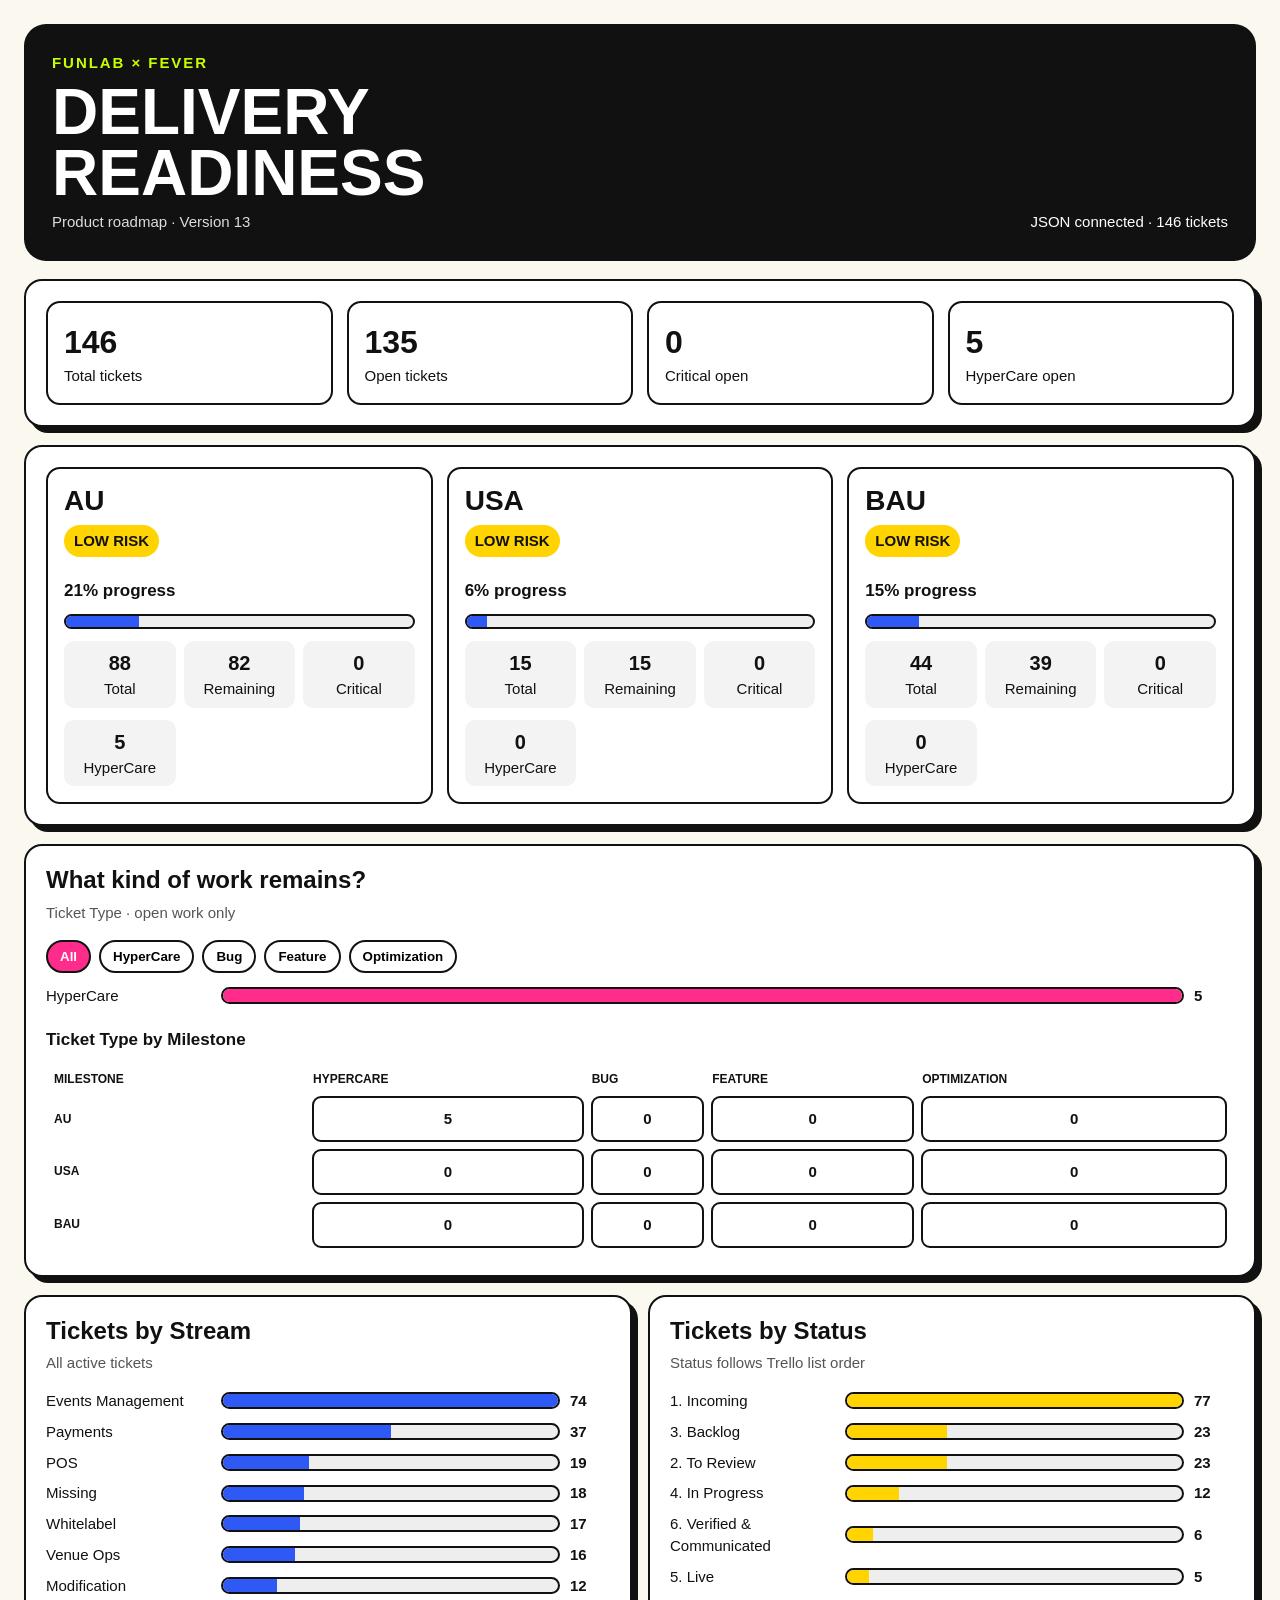
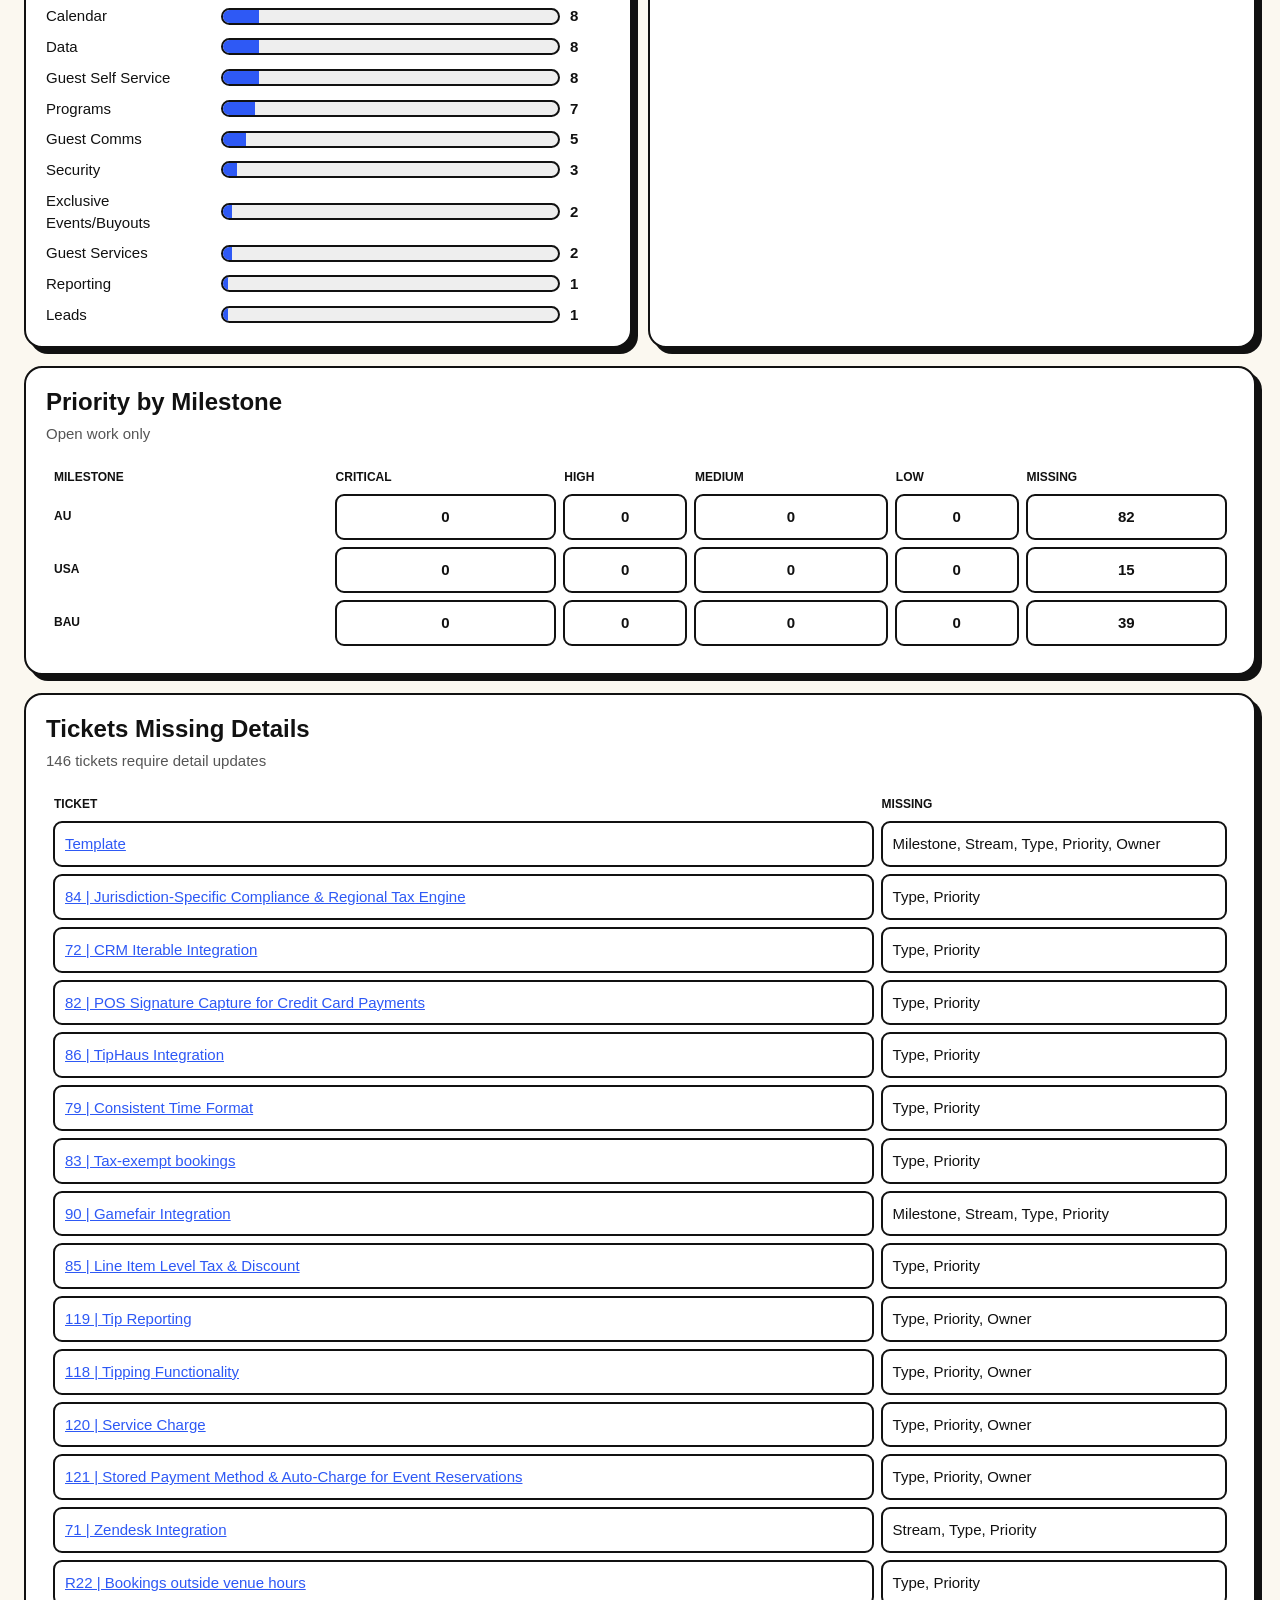
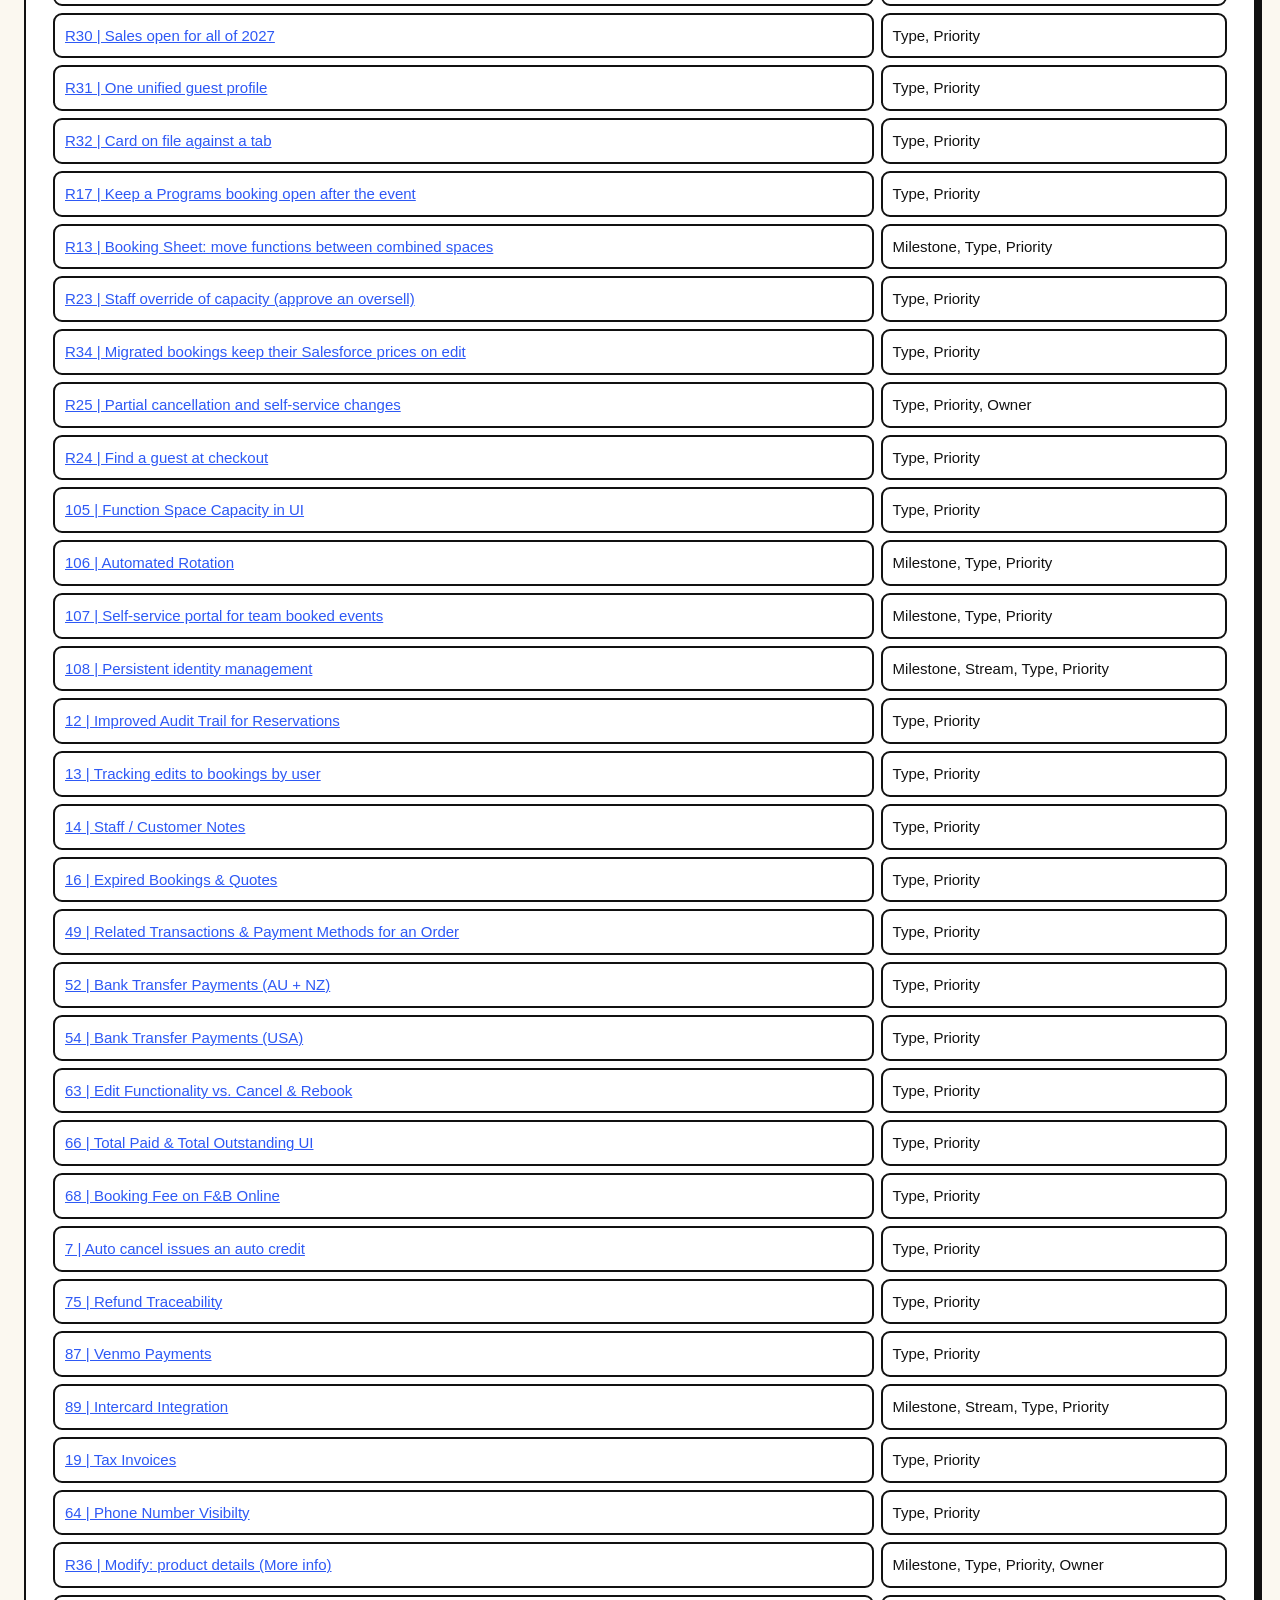
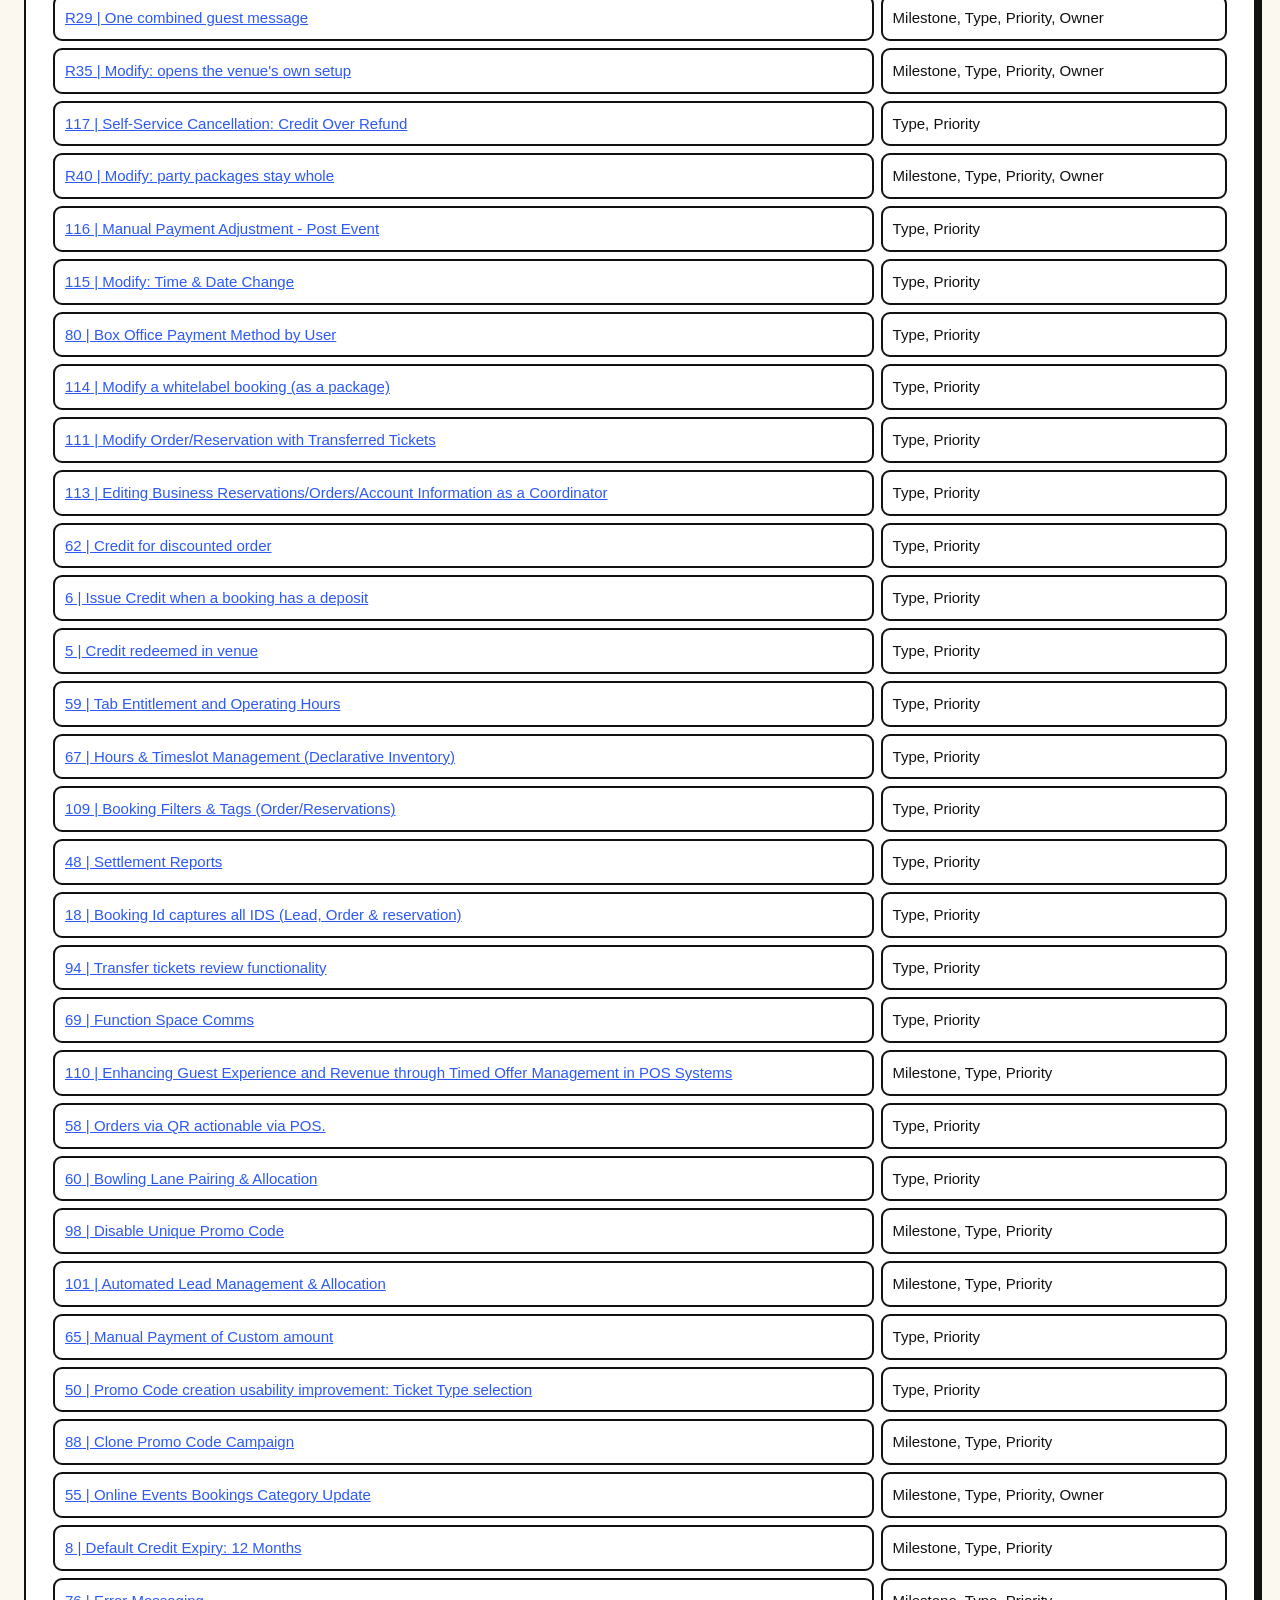
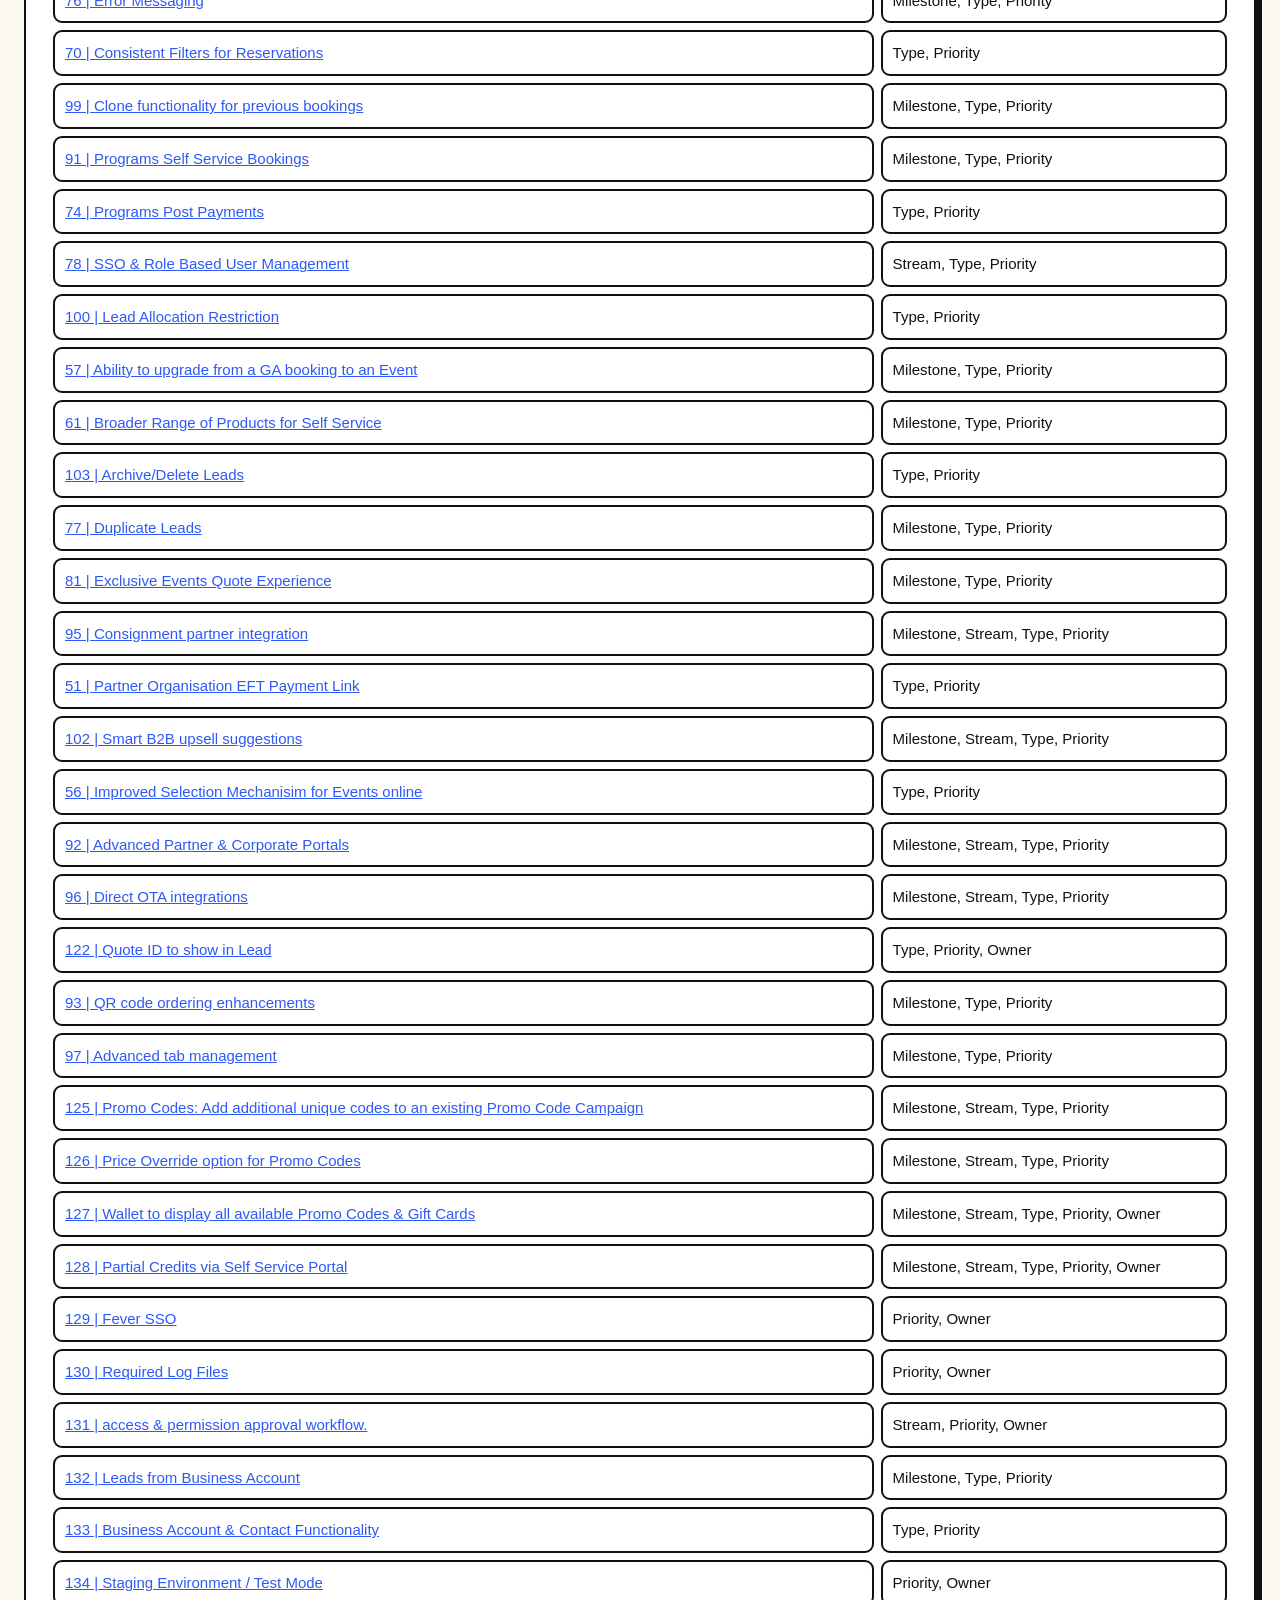
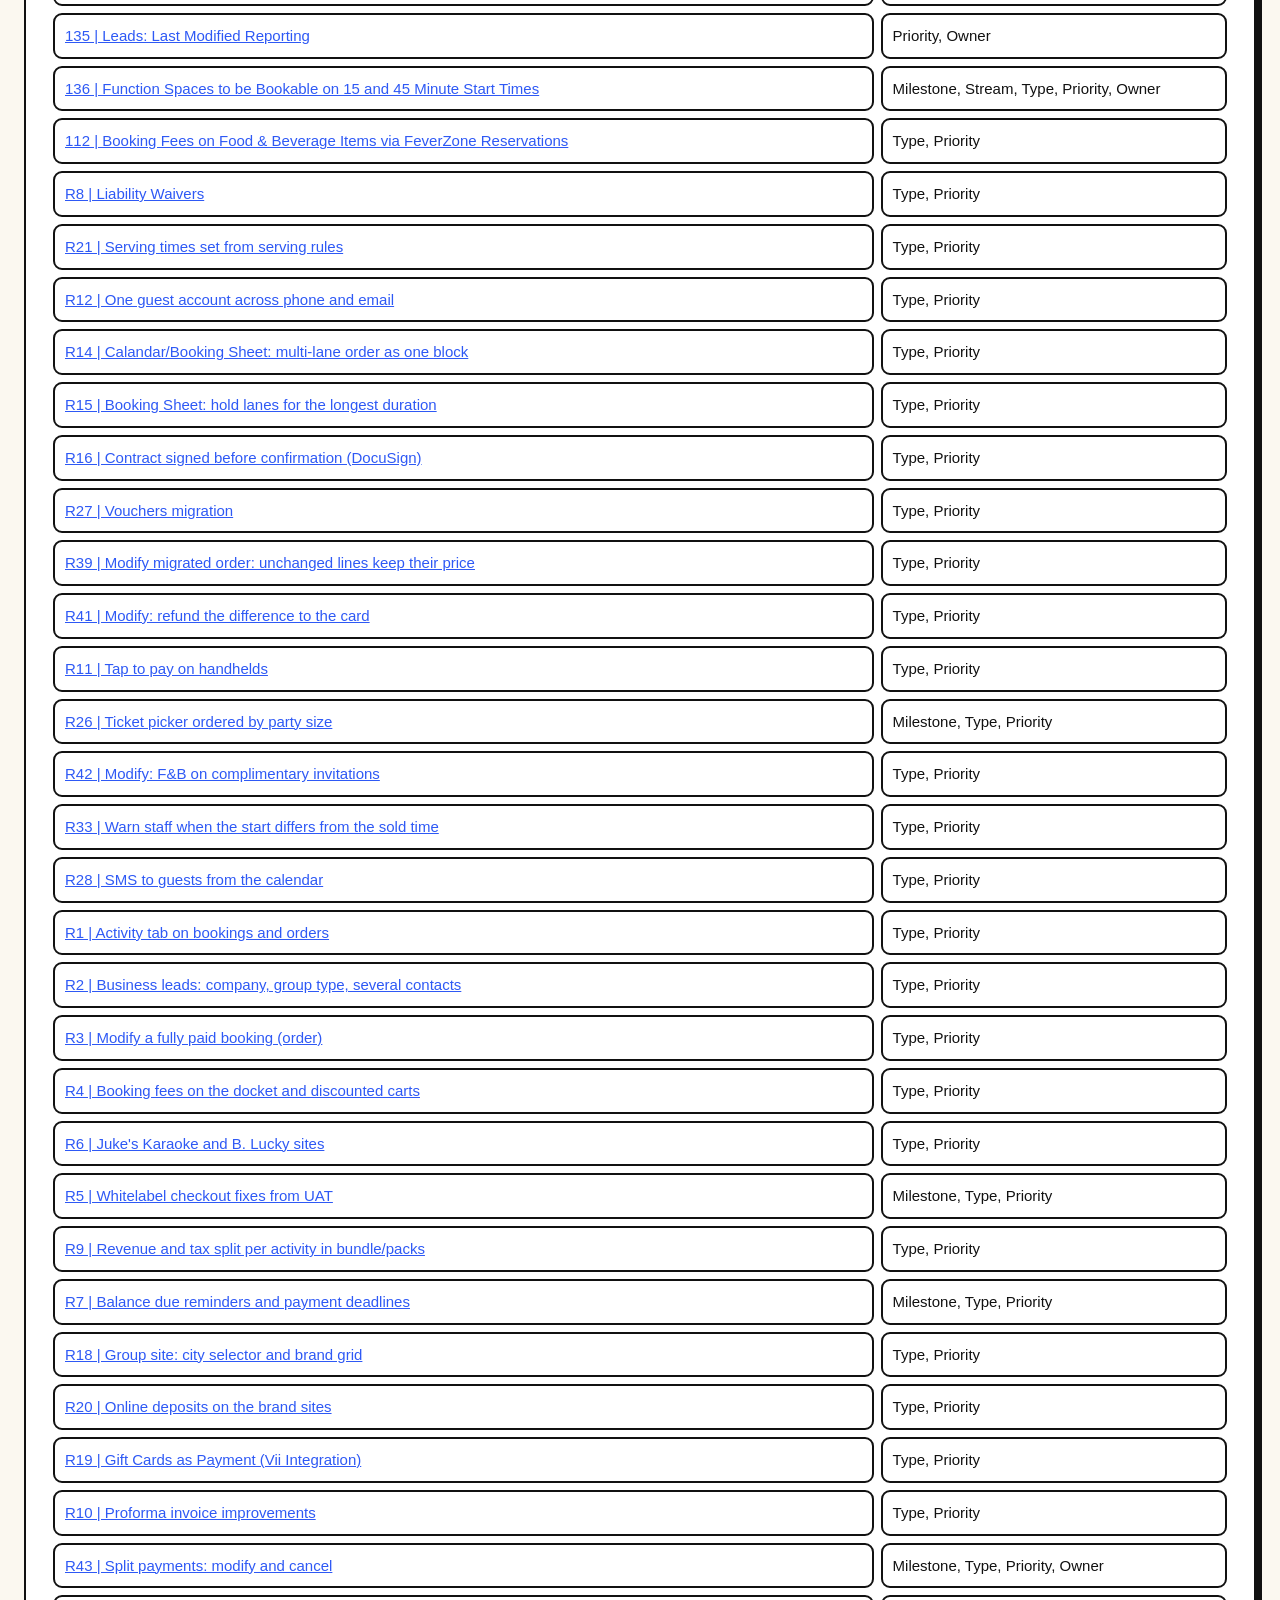
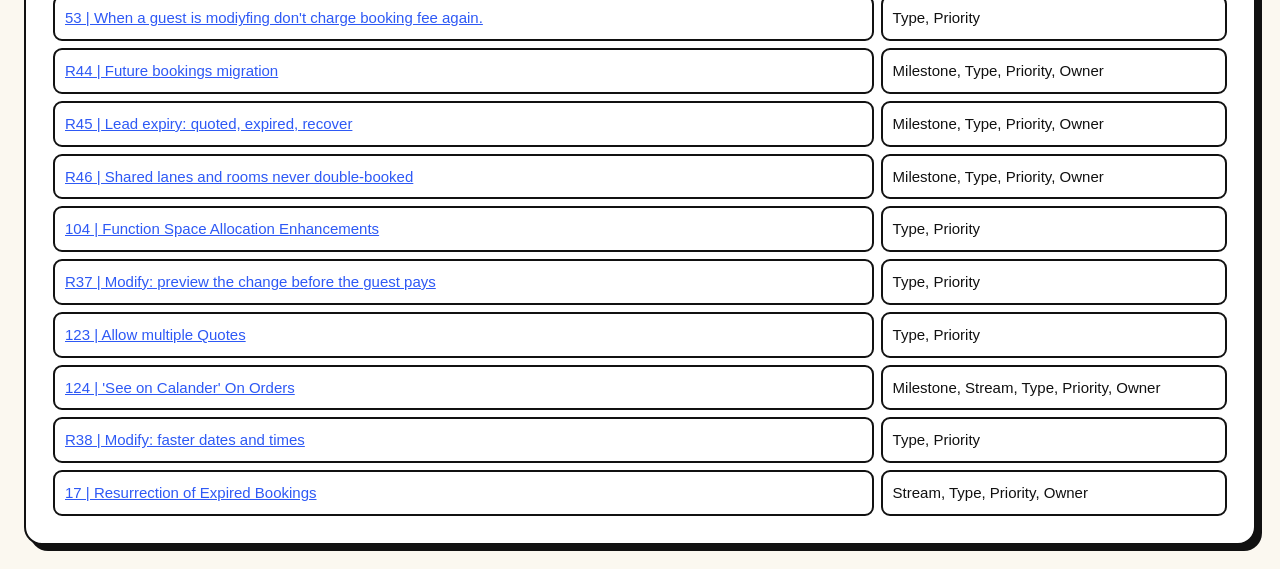
==== commit 3913f3e4: "Refactor index.html for layout and style updates Updated styles and structure for improved layout an" ====
--- a/index.html
+++ b/index.html
@@ -1,11 +1,15 @@
-<!doctype html><html lang="en"><head><meta charset="utf-8"><meta name="viewport" content="width=device-width,initial-scale=1"><title>Fever × Funlab Delivery Readiness</title><style>
-:root{--ink:#111111;--paper:#fffdf6;--pink:#ff2f92;--lime:#c8ff00;--yellow:#ffd400;--blue:#2457ff;--purple:#7b2cff;--red:#ef3340;--green:#00a878;--line:#171717;--muted:#5e5e5e}*{box-sizing:border-box}body{margin:0;background:var(--paper);color:var(--ink);font:15px/1.45 Arial,Helvetica,sans-serif;background-image:radial-gradient(circle at 8% 8%,#ff2f9214 0 90px,transparent 92px),radial-gradient(circle at 92% 18%,#c8ff0024 0 130px,transparent 132px)}.wrap{max-width:1460px;margin:auto;padding:24px}.hero{position:relative;overflow:hidden;background:var(--ink);color:#fff;padding:30px 32px;border:3px solid var(--ink);border-radius:24px;display:flex;justify-content:space-between;gap:20px;box-shadow:8px 8px 0 var(--pink)}.hero:after{content:"FOR THE FUN OF IT.";position:absolute;right:-18px;bottom:-12px;font-size:42px;font-weight:1000;color:#ffffff14;letter-spacing:-2px;transform:rotate(-4deg)}.eyebrow{display:inline-block;background:var(--lime);color:var(--ink);padding:5px 10px;border-radius:99px;font-weight:1000;letter-spacing:1.6px;font-size:12px}.hero h1{margin:10px 0 5px;font-size:36px;line-height:1;letter-spacing:-1.5px;text-transform:uppercase}.muted{color:var(--muted)}.hero .muted{color:#f3f3f3}.btn{position:relative;z-index:2;background:var(--yellow);color:var(--ink);border:2px solid #fff;padding:10px 14px;border-radius:99px;font-weight:900;cursor:pointer;box-shadow:3px 3px 0 var(--pink)}.btn:hover{transform:translate(-1px,-1px);box-shadow:5px 5px 0 var(--pink)}.summary,.cards,.grid{display:grid;gap:16px;margin-top:18px}.summary{grid-template-columns:repeat(4,1fr)}.cards{grid-template-columns:repeat(3,1fr)}.grid{grid-template-columns:1fr 1fr}.box{background:#fff;border:2px solid var(--line);border-radius:18px;padding:20px;box-shadow:5px 5px 0 #111}.metric:nth-child(1){background:var(--lime)}.metric:nth-child(2){background:#fff}.metric:nth-child(3){background:#ffd9e9}.metric:nth-child(4){background:#fff2a8}.metric b{font-size:34px;line-height:1;display:block;font-weight:1000}.mile{border-top:12px solid var(--pink)}.mile:nth-child(2){border-top-color:var(--blue)}.mile.bau{border-top-color:var(--lime)}.head{display:flex;justify-content:space-between;align-items:flex-start;gap:10px}.head h2,.head h3{margin:0;font-weight:1000;letter-spacing:-.4px}.risk,.pill{padding:6px 10px;border:2px solid var(--ink);border-radius:99px;font-size:11px;font-weight:1000;background:#fff}.low{background:var(--lime);color:var(--ink)}.watch{background:var(--yellow);color:var(--ink)}.high{background:var(--pink);color:#fff}.score{font-size:44px;font-weight:1000;margin-top:12px;letter-spacing:-2px}.progress,.track{height:17px;background:#eee;border:2px solid var(--ink);border-radius:99px;overflow:hidden}.progress i{display:block;height:100%;background:linear-gradient(90deg,var(--pink),var(--yellow),var(--lime))}.mini{display:grid;grid-template-columns:repeat(4,1fr);gap:8px;margin-top:15px}.mini div{background:#f7f7f7;border:1.5px solid var(--ink);border-radius:12px;padding:9px}.mini b{font-size:20px;display:block;font-weight:1000}.chips{display:flex;gap:8px;flex-wrap:wrap;margin:10px 0 18px}.chip{border:2px solid var(--ink);background:#fff;padding:7px 13px;border-radius:99px;font-weight:900;cursor:pointer;box-shadow:2px 2px 0 var(--ink)}.chip.on{background:var(--pink);color:#fff}.chip:hover{transform:translateY(-1px)}.bar{display:grid;grid-template-columns:165px 1fr 38px;gap:9px;align-items:center;margin:11px 0}.fill{height:100%;border-radius:99px}.heat{overflow:auto}.heat table{width:100%;border-spacing:7px}.heat th{color:var(--muted);font-size:11px;text-transform:uppercase}.heat td{text-align:center;padding:16px;border:2px solid var(--ink);border-radius:10px;font-weight:1000}.data{width:100%;border-collapse:collapse}.data th,.data td{text-align:left;padding:11px;border-bottom:1.5px solid var(--ink)}.data th{text-transform:uppercase;font-size:11px}a{color:var(--blue);font-weight:900;text-decoration-thickness:2px}.issue{border:2px solid var(--ink);border-radius:12px;margin:10px 0;overflow:hidden}.issue summary{padding:14px;font-weight:1000;cursor:pointer;display:flex;justify-content:space-between;background:#fafafa}.issue div{padding:9px 14px;border-top:1.5px solid var(--ink)}.notice{display:none;background:var(--yellow);border:2px solid var(--ink);padding:12px;border-radius:10px;margin-top:14px;box-shadow:4px 4px 0 var(--ink)}@media(max-width:900px){.summary{grid-template-columns:1fr 1fr}.cards,.grid{grid-template-columns:1fr}.mini{grid-template-columns:1fr 1fr}.hero{display:block}.hero>div:last-child{margin-top:18px}.hero h1{font-size:29px}}
-h2{font-size:24px;line-height:1.15;margin:0 0 10px;font-weight:900}h3{font-size:17px;line-height:1.25;margin:22px 0 10px;font-weight:900}.section-subtitle{margin:0 0 14px;color:var(--mute);font-size:14px;line-height:1.45}</style></head><body><main class="wrap"><section class="hero"><div><div class="eyebrow">FUNLAB × FEVER</div><h1>Delivery Readiness — For the fun of it.</h1><div id="subtitle" class="muted">Loading current board…</div><div id="updated" style="margin-top:8px">Last updated: loading…</div></div><div><button class="btn" onclick="load()">Refresh data</button></div></section><div id="notice" class="notice"></div><div id="app"></div></main><script>
-const URL='./current-board.json';const DONE=['5. Live','6. Verified & Communicated'],W={'1. Incoming':0,'2. To Review':10,'3. Backlog':25,'4. In Progress':60,'5. Live':90,'6. Verified & Communicated':100},COL=['#ff2f92','#2457ff','#ffd400','#7b2cff','#00a878','#c8ff00'];let D,C=[],ORDER=[],ss=[],ts=[],ys=[];const esc=s=>String(s||'').replace(/[&<>"']/g,m=>({'&':'&amp;','<':'&lt;','>':'&gt;','"':'&quot;',"'":'&#39;'}[m]));
-function labels(c,p){return(c.labels||[]).map(x=>(x.name||'').match(new RegExp('^'+p+'\\s*[|:]\\s*(.+)$','i'))).filter(Boolean).map(x=>x[1].trim())}function priority(c){for(const x of c.pluginData||[]){try{let z=JSON.parse(x.value||'{}');if(z.priority)return z.priority[0].toUpperCase()+z.priority.slice(1)}catch{}}return'Missing'}
-function prep(d){D=d;let L=Object.fromEntries((d.lists||[]).map(x=>[x.id,x.name]));ORDER=(d.lists||[]).filter(x=>!x.closed).map(x=>x.name);let moves={};for(const a of d.actions||[])if(a.type==='updateCard'&&a.data?.listAfter&&!moves[a.data?.card?.id])moves[a.data.card.id]=a.date;let snap=new Date(d.dateLastActivity||Date.now());C=(d.cards||[]).filter(c=>!c.closed&&!c.isTemplate).map(c=>({name:c.name,url:c.url||c.shortUrl,status:L[c.idList]||'Unknown',m:labels(c,'M'),s:labels(c,'S'),t:labels(c,'T'),priority:priority(c),owners:c.idMembers||[],age:moves[c.id]?Math.floor((snap-new Date(moves[c.id]))/86400000):null}));render()}
-function typeName(x){let v=String(x||'').trim();if(/hyper.?care/i.test(v))return'HyperCare';if(/^bug$/i.test(v))return'Bug';if(/feature/i.test(v))return'Feature';if(/optimi[sz]ation/i.test(v))return'Optimization';return v||'Missing'}function types(c){return c.t&&c.t.length?[...new Set(c.t.map(typeName))]:['Missing']}function toggleType(v){if(v==='All')ys.splice(0);else{let i=ys.indexOf(v);i<0?ys.push(v):ys.splice(i,1)}render()}function typeChips(){let a=['All','HyperCare','Bug','Feature','Optimization','Missing'];return'<div class="chips">'+a.map(x=>`<button class="chip ${(x==='All'&&!ys.length)||ys.includes(x)?'on':''}" onclick="toggleType('${x}')">${x}</button>`).join('')+'</div>'}const bau=c=>!c.m.length||c.m.some(x=>/BAU/i.test(x)),stale=c=>['3. Backlog','4. In Progress'].includes(c.status)&&c.age>=14,ms=()=>[...new Set(C.flatMap(c=>c.m).filter(x=>!/BAU/i.test(x)))].sort();function match(c,a){return!a.length||a.some(x=>x==='BAU'?bau(c):c.m.includes(x))}function toggle(k,v){let a=k==='s'?ss:ts;if(v==='All')a.splice(0);else{let i=a.indexOf(v);i<0?a.push(v):a.splice(i,1)}render()}function chips(k,a){return'<div class="chips">'+['All',...ms(),'BAU'].map(x=>`<button class="chip ${(x==='All'&&!a.length)||a.includes(x)?'on':''}" onclick="toggle('${k}','${esc(x)}')">${esc(x)}</button>`).join('')+'</div>'}function bars(a,ord){let ks=ord?ord.filter(x=>a.includes(x)):[...new Set(a)].sort(),mx=Math.max(1,...ks.map(k=>a.filter(x=>x===k).length));return ks.map((k,i)=>{let n=a.filter(x=>x===k).length;return`<div class="bar"><span>${esc(k)}</span><div class="track"><div class="fill" style="width:${100*n/mx}%;background:${COL[i%COL.length]}"></div></div><b>${n}</b></div>`}).join('')}
-function card(n,a,b=false){let prog=Math.round(a.reduce((z,c)=>z+(W[c.status]??0),0)/Math.max(1,a.length)),rem=a.filter(c=>!DONE.includes(c.status)).length,crit=a.filter(c=>c.priority==='Critical'&&!DONE.includes(c.status)).length,r=crit>=8||st>=8?'HIGH RISK':crit>=3||st>=3?'WATCH':'LOW RISK',cl=r==='HIGH RISK'?'high':r==='WATCH'?'watch':'low';return`<article class="box mile ${b?'bau':''}"><div class="head"><h3>${esc(n)}</h3><span class="risk ${cl}">${r}</span></div><div class="score">${prog}%</div><div class="muted">status-weighted progress</div><div class="progress"><i style="width:${prog}%"></i></div><div class="mini"><div><b>${a.length}</b>Total</div><div><b>${rem}</b>Remaining</div><div><b>${crit}</b>Critical open</div></div></article>`}
-function render(){let complete=C.filter(c=>DONE.includes(c.status)).length,crit=C.filter(c=>c.priority==='Critical'&&!DONE.includes(c.status)).length,st=C.filter(stale).sort((a,b)=>b.age-a.age),mil=ms(),rows=[...mil,'BAU'],ps=['Critical','High','Medium','Low','Missing'],open=C.filter(c=>!DONE.includes(c.status)),mat=rows.map(r=>ps.map(p=>open.filter(c=>(r==='BAU'?bau(c):c.m.includes(r))&&c.priority===p).length)),mx=Math.max(1,...mat.flat());document.getElementById('subtitle').textContent=(D.name||'Trello board')+' · '+C.length+' active tickets';document.getElementById('updated').textContent='Last updated: '+new Date(D.dateLastActivity||Date.now()).toLocaleString([], {dateStyle:'medium',timeStyle:'short'});let checks=[['Missing Milestone',c=>!c.m.length],['Missing Stream',c=>!c.s.length],['Missing Priority',c=>c.priority==='Missing'],['Missing Owner',c=>!c.owners.length]];app.innerHTML=`<section class="summary"><div class="box metric"><b>${C.length}</b><span>Active tickets</span></div><div class="box metric"><b>${C.length-complete}</b><span>Remaining</span></div><div class="box metric"><b>${crit}</b><span>Critical open</span></div><div class="box metric"><b>${st.length}</b><span>Known stale</span></div></section><section class="cards">${mil.map(m=>card(m,C.filter(c=>c.m.includes(m)))).join('')}${card('BAU Operations',C.filter(bau),true)}</section><div class="grid"><section class="box"><h2>Tickets by Stream</h2><p class="section-subtitle">Select one or more milestones.</p>${chips('s',ss)}${bars(C.filter(c=>match(c,ss)).flatMap(c=>c.s.length?c.s:['Missing']))}</section><section class="box"><h2>Tickets by Status</h2><p class="section-subtitle">Status follows Trello list order.</p>${chips('t',ts)}${bars(C.filter(c=>match(c,ts)).map(c=>c.status),ORDER)}</section></div><section class="box" style="margin-top:16px"><div class="head"><div><h2>What kind of work remains?</h2><p class="section-subtitle">Ticket Type · open work only. Filter HyperCare, Bug, Feature and Optimization independently.</p></div><span class="pill high">${open.filter(c=>types(c).includes('HyperCare')).length} HyperCare open</span></div>${typeChips()}${bars(open.filter(c=>!ys.length||types(c).some(t=>ys.includes(t))).flatMap(types))}<h3>Ticket Type by Milestone</h3><div class="heat"><table><tr><th></th>${['HyperCare','Bug','Feature','Optimization'].map(t=>`<th>${t}</th>`).join('')}</tr>${rows.map(r=>`<tr><th>${esc(r)}</th>${['HyperCare','Bug','Feature','Optimization'].map((t,i)=>`<td style="background:${['#ff2f92','#ef3340','#2457ff','#c8ff00'][i]};color:${i===3?'#111':'#fff'}">${open.filter(c=>(r==='BAU'?bau(c):c.m.includes(r))&&types(c).includes(t)).length}</td>`).join('')}</tr>`).join('')}</table></div></section><section class="box" style="margin-top:16px"><h2>Priority by Milestone</h2><p class="section-subtitle">Open work only</p><div class="heat"><table><tr><th></th>${ps.map(p=>`<th>${p}</th>`).join('')}</tr>${rows.map((r,i)=>`<tr><th>${r}</th>${ps.map((p,j)=>{let n=mat[i][j],a=.12+.78*n/mx,col=p==='Critical'?`rgba(255,47,146,${a})`:p==='High'?`rgba(255,212,0,${a})`:`rgba(36,87,255,${a})`;return`<td style="background:${col}">${n}</td>`}).join('')}</tr>`).join('')}</table></div></section><section class="box" style="margin-top:16px"><h2>Tickets Missing Details</h2>${checks.map(([n,f])=>{let a=C.filter(f);return`<details class="issue"><summary><span>${n}</span><span class="pill">${a.length}</span></summary>${a.map(c=>`<div><a href="${esc(c.url)}" target="_blank">${esc(c.name)}</a><a href="${esc(c.url)}" target="_blank" style="float:right">Open in Trello ↗</a></div>`).join('')}</details>`}).join('')}</section>`}
-async function load(){notice.style.display='none';try{let r=await fetch(URL+'?v='+Date.now(),{cache:'no-store'});if(!r.ok)throw Error(r.status);prep(await r.json())}catch(e){notice.textContent='The permanent SharePoint JSON endpoint could not be loaded. Confirm you are signed in to SharePoint and have access to current-board.json, then select Refresh data.';notice.style.display='block'}}load();
+<!doctype html><html lang="en"><head><meta charset="utf-8"><meta name="viewport" content="width=device-width,initial-scale=1"><title>Fever × Funlab Delivery Readiness · V13</title><style>
+:root{--ink:#111;--paper:#fbf8f0;--pink:#ff2c8b;--blue:#2e59f5;--lime:#c8ff00;--yellow:#ffd400;--red:#f33543;--green:#00a983}*{box-sizing:border-box}body{margin:0;background:var(--paper);font:15px/1.45 Arial,sans-serif;color:var(--ink)}main{max-width:1420px;margin:auto;padding:24px}.hero{background:#111;color:#fff;border-radius:22px;padding:28px;display:flex;justify-content:space-between;align-items:end}.hero h1{font-size:clamp(34px,5vw,64px);line-height:.95;margin:8px 0}.eyebrow{color:var(--lime);font-weight:900;letter-spacing:.13em}.meta{color:#ddd}.box{background:#fff;border:2px solid #111;border-radius:18px;padding:20px;margin-top:18px;box-shadow:6px 6px #111}h2{font-size:24px;line-height:1.15;margin:0 0 8px}h3{font-size:17px;margin:22px 0 10px}.sub{color:#555;margin:0 0 16px}.kpis,.milestones{display:grid;grid-template-columns:repeat(4,1fr);gap:14px}.milestones{grid-template-columns:repeat(3,1fr)}.kpi,.mile{border:2px solid #111;border-radius:14px;padding:16px}.kpi b{display:block;font-size:32px}.mile h2{font-size:28px}.risk{display:inline-block;border-radius:999px;padding:5px 10px;font-weight:900;background:var(--yellow)}.progress{height:15px;background:#eee;border:2px solid #111;border-radius:20px;overflow:hidden}.progress i{display:block;height:100%;background:var(--blue)}.mini{display:grid;grid-template-columns:repeat(3,1fr);gap:8px;margin-top:12px}.mini div{text-align:center;background:#f3f3f3;border-radius:10px;padding:8px}.mini b{display:block;font-size:20px}.two{display:grid;grid-template-columns:1fr 1fr;gap:16px}.chips{display:flex;flex-wrap:wrap;gap:8px;margin:12px 0}.chip{border:2px solid #111;border-radius:999px;background:#fff;padding:7px 12px;font-weight:800;cursor:pointer}.chip.on{background:var(--pink);color:#fff}.bars{display:grid;gap:9px}.bar{display:grid;grid-template-columns:165px 1fr 40px;gap:10px;align-items:center}.track{height:17px;border:2px solid #111;border-radius:20px;background:#eee;overflow:hidden}.fill{height:100%;background:var(--blue)}table{width:100%;border-collapse:separate;border-spacing:7px}th{text-align:left;font-size:12px;text-transform:uppercase}td{border:2px solid #111;border-radius:9px;padding:10px}.heat td{text-align:center;font-weight:900}.error{background:#fff0f0;border-color:var(--red)}a{color:var(--blue)}@media(max-width:850px){.kpis{grid-template-columns:1fr 1fr}.milestones,.two{grid-template-columns:1fr}}@media(max-width:520px){main{padding:10px}.kpis{grid-template-columns:1fr}.bar{grid-template-columns:95px 1fr 28px}}
+</style></head><body><main><section class="hero"><div><div class="eyebrow">FUNLAB × FEVER</div><h1>DELIVERY<br>READINESS</h1><div class="meta">Product roadmap · Version 13</div></div><div id="updated">Connecting to JSON…</div></section><div id="app"><section class="box">Loading current-board.json…</section></div></main><script>
+const DATA_URL='./current-board.json';const DONE=['5. Live','6. Verified & Communicated'];const WEIGHT={'1. Incoming':0,'2. To Review':10,'3. Backlog':25,'4. In Progress':60,'5. Live':90,'6. Verified & Communicated':100};let cards=[],typeFilter=[];
+const esc=x=>String(x??'').replace(/[&<>"']/g,m=>({'&':'&amp;','<':'&lt;','>':'&gt;','"':'&quot;',"'":'&#39;'}[m]));
+function labs(c,p){return(c.labels||[]).map(x=>x.name||'').filter(x=>x.startsWith(p+' |')).map(x=>x.split('|').slice(1).join('|').trim())}function normType(x){x=String(x||'');if(/hyper.?care/i.test(x))return'HyperCare';if(/^bug$/i.test(x))return'Bug';if(/feature/i.test(x))return'Feature';if(/optimi[sz]ation/i.test(x))return'Optimization';return'Missing'}
+function priority(c){const names=(c.labels||[]).map(x=>x.name||'').join(' ');const m=names.match(/Critical|High|Medium|Low/i);return m?m[0][0].toUpperCase()+m[0].slice(1).toLowerCase():'Missing'}
+function mapData(d){const lists=Object.fromEntries((d.lists||[]).map(x=>[x.id,x.name]));return(d.cards||[]).filter(c=>!c.closed).map(c=>({name:c.name,url:c.url||c.shortUrl||'#',status:lists[c.idList]||'Unknown',milestone:labs(c,'M'),stream:labs(c,'S'),type:(()=>{let a=labs(c,'T').map(normType);return a.length?[...new Set(a)]:['Missing']})(),priority:priority(c),owners:c.idMembers||[]}))}
+const open=c=>!DONE.includes(c.status),bau=c=>!c.milestone.length,inM=(c,m)=>m==='BAU'?bau(c):c.milestone.some(x=>x.toUpperCase().includes(m));
+function chips(){return'<div class="chips">'+['All','HyperCare','Bug','Feature','Optimization'].map(x=>`<button class="chip ${(x==='All'&&!typeFilter.length)||typeFilter.includes(x)?'on':''}" onclick="toggleType('${x}')">${x}</button>`).join('')+'</div>'}function toggleType(x){if(x==='All')typeFilter=[];else typeFilter.includes(x)?typeFilter=typeFilter.filter(v=>v!==x):typeFilter.push(x);render()}
+function bars(vals,color='#2e59f5'){let c={};vals.forEach(x=>c[x]=(c[x]||0)+1);let a=Object.entries(c).sort((a,b)=>b[1]-a[1]),max=Math.max(1,...a.map(x=>x[1]));return'<div class="bars">'+a.map(([k,v])=>`<div class="bar"><span>${esc(k)}</span><div class="track"><div class="fill" style="width:${v/max*100}%;background:${color}"></div></div><b>${v}</b></div>`).join('')+'</div>'}
+function milestone(m){let a=cards.filter(c=>inM(c,m)),o=a.filter(open),progress=a.length?Math.round(a.reduce((n,c)=>n+(WEIGHT[c.status]??0),0)/a.length):0,crit=o.filter(c=>c.priority==='Critical').length,hc=o.filter(c=>c.type.includes('HyperCare')).length,risk=crit>=8?'HIGH RISK':crit>=3?'WATCH':'LOW RISK';return`<article class="mile"><h2>${m}</h2><span class="risk">${risk}</span><h3>${progress}% progress</h3><div class="progress"><i style="width:${progress}%"></i></div><div class="mini"><div><b>${a.length}</b>Total</div><div><b>${o.length}</b>Remaining</div><div><b>${crit}</b>Critical</div></div><div class="mini"><div><b>${hc}</b>HyperCare</div></div></article>`}
+function render(){const o=cards.filter(open),ms=['AU','USA','BAU'],types=['HyperCare','Bug','Feature','Optimization'],filtered=o.filter(c=>!typeFilter.length||c.type.some(t=>typeFilter.includes(t))),missing=cards.filter(c=>!c.milestone.length||!c.stream.length||c.type.includes('Missing')||c.priority==='Missing'||!c.owners.length);document.getElementById('app').innerHTML=`<section class="box"><div class="kpis"><div class="kpi"><b>${cards.length}</b>Total tickets</div><div class="kpi"><b>${o.length}</b>Open tickets</div><div class="kpi"><b>${o.filter(c=>c.priority==='Critical').length}</b>Critical open</div><div class="kpi"><b>${o.filter(c=>c.type.includes('HyperCare')).length}</b>HyperCare open</div></div></section><section class="box"><div class="milestones">${ms.map(milestone).join('')}</div></section><section class="box"><h2>What kind of work remains?</h2><p class="sub">Ticket Type · open work only</p>${chips()}${bars(filtered.flatMap(c=>c.type).filter(x=>x!=='Missing'),'#ff2c8b')}<h3>Ticket Type by Milestone</h3><table class="heat"><tr><th>Milestone</th>${types.map(t=>`<th>${t}</th>`).join('')}</tr>${ms.map(m=>`<tr><th>${m}</th>${types.map(t=>`<td>${o.filter(c=>inM(c,m)&&c.type.includes(t)).length}</td>`).join('')}</tr>`).join('')}</table></section><div class="two"><section class="box"><h2>Tickets by Stream</h2><p class="sub">All active tickets</p>${bars(cards.flatMap(c=>c.stream.length?c.stream:['Missing']))}</section><section class="box"><h2>Tickets by Status</h2><p class="sub">Status follows Trello list order</p>${bars(cards.map(c=>c.status),'#ffd400')}</section></div><section class="box"><h2>Priority by Milestone</h2><p class="sub">Open work only</p><table class="heat"><tr><th>Milestone</th>${['Critical','High','Medium','Low','Missing'].map(p=>`<th>${p}</th>`).join('')}</tr>${ms.map(m=>`<tr><th>${m}</th>${['Critical','High','Medium','Low','Missing'].map(p=>`<td>${o.filter(c=>inM(c,m)&&c.priority===p).length}</td>`).join('')}</tr>`).join('')}</table></section><section class="box"><h2>Tickets Missing Details</h2><p class="sub">${missing.length} tickets require detail updates</p><table><tr><th>Ticket</th><th>Missing</th></tr>${missing.map(c=>{let a=[];if(!c.milestone.length)a.push('Milestone');if(!c.stream.length)a.push('Stream');if(c.type.includes('Missing'))a.push('Type');if(c.priority==='Missing')a.push('Priority');if(!c.owners.length)a.push('Owner');return`<tr><td><a href="${esc(c.url)}" target="_blank" rel="noopener">${esc(c.name)}</a></td><td>${a.join(', ')}</td></tr>`}).join('')}</table></section>`}
+async function load(){try{const url=DATA_URL+'?v='+Date.now();const r=await fetch(url,{cache:'no-store'});if(!r.ok)throw new Error(`HTTP ${r.status}: ${r.statusText}`);const d=await r.json();cards=mapData(d);document.getElementById('updated').textContent='JSON connected · '+cards.length+' tickets';render()}catch(e){document.getElementById('updated').textContent='JSON connection failed';document.getElementById('app').innerHTML=`<section class="box error"><h2>JSON could not be loaded</h2><p class="sub">Expected URL: <code>${location.origin}${location.pathname.replace(/[^/]*$/,'')}current-board.json</code></p><p><b>${esc(e.message)}</b></p><p>Confirm the file is named exactly <b>current-board.json</b>, is beside <b>index.html</b>, and both files are committed to the branch configured in Settings → Pages.</p></section>`}}load();
 </script></body></html>
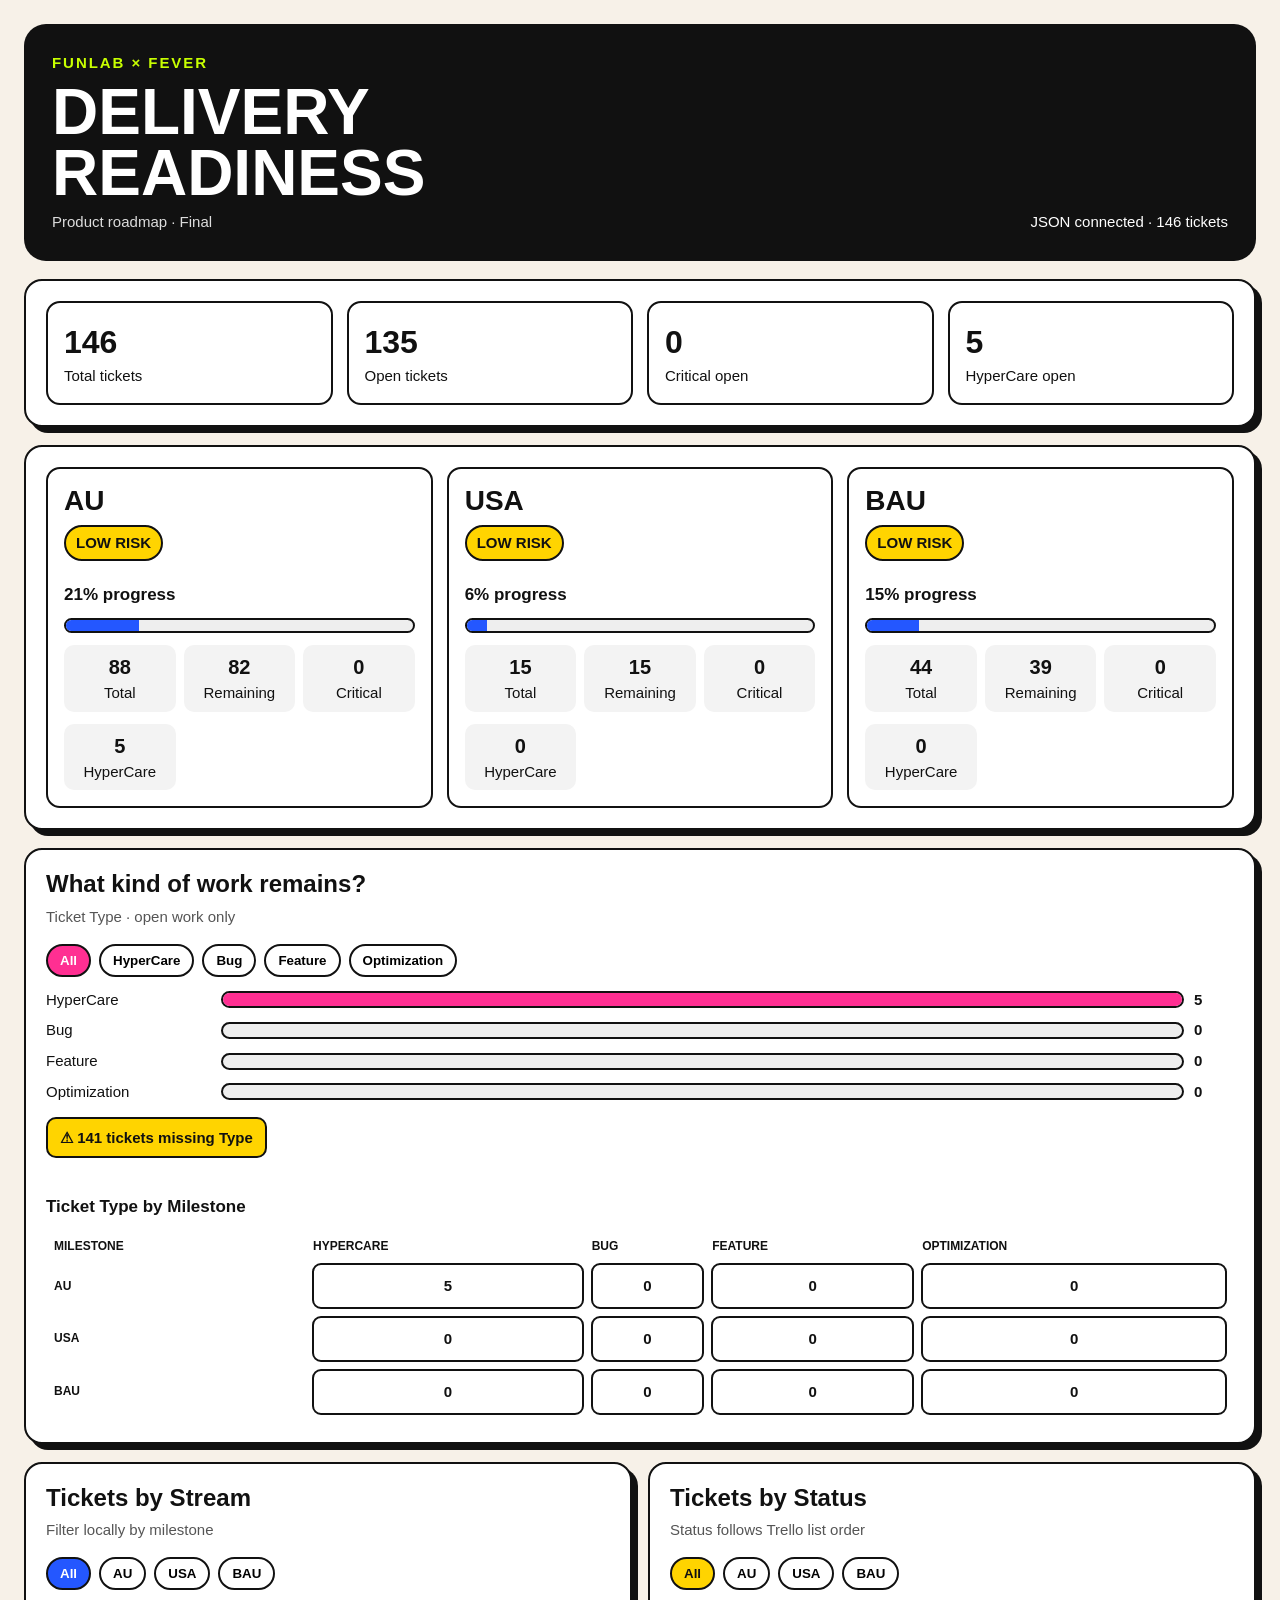
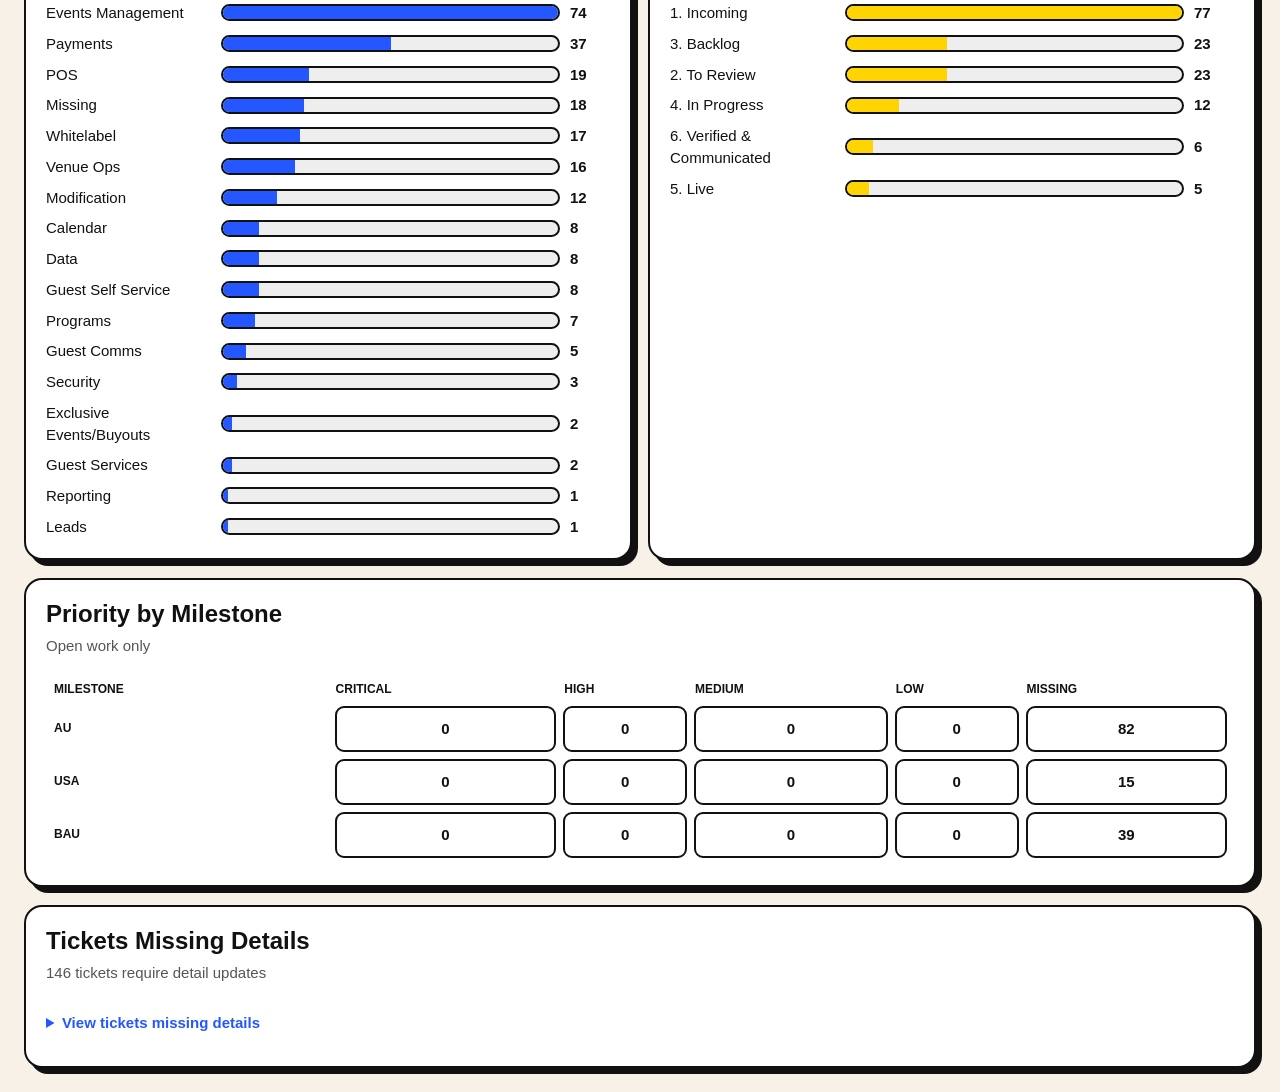
==== commit a33ee952: "Refactor index.html with new styles and scripts Updated styles and JavaScript functionality in index" ====
--- a/index.html
+++ b/index.html
@@ -1,15 +1,13 @@
-<!doctype html><html lang="en"><head><meta charset="utf-8"><meta name="viewport" content="width=device-width,initial-scale=1"><title>Fever × Funlab Delivery Readiness · V13</title><style>
-:root{--ink:#111;--paper:#fbf8f0;--pink:#ff2c8b;--blue:#2e59f5;--lime:#c8ff00;--yellow:#ffd400;--red:#f33543;--green:#00a983}*{box-sizing:border-box}body{margin:0;background:var(--paper);font:15px/1.45 Arial,sans-serif;color:var(--ink)}main{max-width:1420px;margin:auto;padding:24px}.hero{background:#111;color:#fff;border-radius:22px;padding:28px;display:flex;justify-content:space-between;align-items:end}.hero h1{font-size:clamp(34px,5vw,64px);line-height:.95;margin:8px 0}.eyebrow{color:var(--lime);font-weight:900;letter-spacing:.13em}.meta{color:#ddd}.box{background:#fff;border:2px solid #111;border-radius:18px;padding:20px;margin-top:18px;box-shadow:6px 6px #111}h2{font-size:24px;line-height:1.15;margin:0 0 8px}h3{font-size:17px;margin:22px 0 10px}.sub{color:#555;margin:0 0 16px}.kpis,.milestones{display:grid;grid-template-columns:repeat(4,1fr);gap:14px}.milestones{grid-template-columns:repeat(3,1fr)}.kpi,.mile{border:2px solid #111;border-radius:14px;padding:16px}.kpi b{display:block;font-size:32px}.mile h2{font-size:28px}.risk{display:inline-block;border-radius:999px;padding:5px 10px;font-weight:900;background:var(--yellow)}.progress{height:15px;background:#eee;border:2px solid #111;border-radius:20px;overflow:hidden}.progress i{display:block;height:100%;background:var(--blue)}.mini{display:grid;grid-template-columns:repeat(3,1fr);gap:8px;margin-top:12px}.mini div{text-align:center;background:#f3f3f3;border-radius:10px;padding:8px}.mini b{display:block;font-size:20px}.two{display:grid;grid-template-columns:1fr 1fr;gap:16px}.chips{display:flex;flex-wrap:wrap;gap:8px;margin:12px 0}.chip{border:2px solid #111;border-radius:999px;background:#fff;padding:7px 12px;font-weight:800;cursor:pointer}.chip.on{background:var(--pink);color:#fff}.bars{display:grid;gap:9px}.bar{display:grid;grid-template-columns:165px 1fr 40px;gap:10px;align-items:center}.track{height:17px;border:2px solid #111;border-radius:20px;background:#eee;overflow:hidden}.fill{height:100%;background:var(--blue)}table{width:100%;border-collapse:separate;border-spacing:7px}th{text-align:left;font-size:12px;text-transform:uppercase}td{border:2px solid #111;border-radius:9px;padding:10px}.heat td{text-align:center;font-weight:900}.error{background:#fff0f0;border-color:var(--red)}a{color:var(--blue)}@media(max-width:850px){.kpis{grid-template-columns:1fr 1fr}.milestones,.two{grid-template-columns:1fr}}@media(max-width:520px){main{padding:10px}.kpis{grid-template-columns:1fr}.bar{grid-template-columns:95px 1fr 28px}}
-</style></head><body><main><section class="hero"><div><div class="eyebrow">FUNLAB × FEVER</div><h1>DELIVERY<br>READINESS</h1><div class="meta">Product roadmap · Version 13</div></div><div id="updated">Connecting to JSON…</div></section><div id="app"><section class="box">Loading current-board.json…</section></div></main><script>
-const DATA_URL='./current-board.json';const DONE=['5. Live','6. Verified & Communicated'];const WEIGHT={'1. Incoming':0,'2. To Review':10,'3. Backlog':25,'4. In Progress':60,'5. Live':90,'6. Verified & Communicated':100};let cards=[],typeFilter=[];
+<!doctype html><html lang="en"><head><meta charset="utf-8"><meta name="viewport" content="width=device-width,initial-scale=1"><title>Fever × Funlab Delivery Readiness</title><style>
+:root{--ink:#111;--cream:#f7f1e8;--pink:#ff2f92;--red:#ef3340;--blue:#2457ff;--lime:#c8ff00;--yellow:#ffd400;--green:#00a983}*{box-sizing:border-box}body{margin:0;background:var(--cream);font:15px/1.45 Arial,sans-serif;color:var(--ink)}main{max-width:1420px;margin:auto;padding:24px}.hero{background:#111;color:#fff;border-radius:22px;padding:28px;display:flex;justify-content:space-between;align-items:end}.hero h1{font-size:clamp(34px,5vw,64px);line-height:.95;margin:8px 0}.eyebrow{color:var(--lime);font-weight:900;letter-spacing:.13em}.meta{color:#ddd}.box{background:#fff;border:2px solid #111;border-radius:18px;padding:20px;margin-top:18px;box-shadow:6px 6px #111}h2{font-size:24px;line-height:1.15;margin:0 0 8px}h3{font-size:17px;margin:22px 0 10px}.sub{color:#555;margin:0 0 16px}.kpis,.milestones{display:grid;grid-template-columns:repeat(4,1fr);gap:14px}.milestones{grid-template-columns:repeat(3,1fr)}.kpi,.mile{border:2px solid #111;border-radius:14px;padding:16px}.kpi b{display:block;font-size:32px}.mile h2{font-size:28px}.risk{display:inline-block;border:2px solid #111;border-radius:999px;padding:5px 10px;font-weight:900;background:var(--yellow)}.progress{height:15px;background:#eee;border:2px solid #111;border-radius:20px;overflow:hidden}.progress i{display:block;height:100%;background:var(--blue)}.mini{display:grid;grid-template-columns:repeat(3,1fr);gap:8px;margin-top:12px}.mini div{text-align:center;background:#f3f3f3;border-radius:10px;padding:8px}.mini b{display:block;font-size:20px}.two{display:grid;grid-template-columns:1fr 1fr;gap:16px}.chips{display:flex;flex-wrap:wrap;gap:8px;margin:12px 0}.chip{border:2px solid #111;border-radius:999px;background:#fff;padding:7px 12px;font-weight:800;cursor:pointer}.chip.on{background:var(--pink);color:#fff}.stream-chip.on{background:var(--blue);color:#fff}.status-chip.on{background:var(--yellow);color:#111}.bars{display:grid;gap:9px}.bar{display:grid;grid-template-columns:165px 1fr 40px;gap:10px;align-items:center}.track{height:17px;border:2px solid #111;border-radius:20px;background:#eee;overflow:hidden}.fill{height:100%}table{width:100%;border-collapse:separate;border-spacing:7px}th{text-align:left;font-size:12px;text-transform:uppercase}td{border:2px solid #111;border-radius:9px;padding:10px}.heat td{text-align:center;font-weight:900}details summary{cursor:pointer;color:var(--blue);font-weight:900;padding:12px 0}.warning{display:inline-block;background:var(--yellow);border:2px solid #111;border-radius:10px;padding:8px 12px;font-weight:900;margin-top:14px}.error{background:#fff0f0;border-color:var(--red)}a{color:var(--blue)}@media(max-width:850px){.kpis{grid-template-columns:1fr 1fr}.milestones,.two{grid-template-columns:1fr}}@media(max-width:520px){main{padding:10px}.kpis{grid-template-columns:1fr}.bar{grid-template-columns:95px 1fr 28px}}
+</style></head><body><main><section class="hero"><div><div class="eyebrow">FUNLAB × FEVER</div><h1>DELIVERY<br>READINESS</h1><div class="meta">Product roadmap · Final</div></div><div id="updated">Connecting to JSON…</div></section><div id="app"><section class="box">Loading current-board.json…</section></div></main><script>
+const DATA_URL='./current-board.json',DONE=['5. Live','6. Verified & Communicated'],WEIGHT={'1. Incoming':0,'2. To Review':10,'3. Backlog':25,'4. In Progress':60,'5. Live':90,'6. Verified & Communicated':100};let cards=[],typeFilter=[],streamFilter='All',statusFilter='All';
 const esc=x=>String(x??'').replace(/[&<>"']/g,m=>({'&':'&amp;','<':'&lt;','>':'&gt;','"':'&quot;',"'":'&#39;'}[m]));
-function labs(c,p){return(c.labels||[]).map(x=>x.name||'').filter(x=>x.startsWith(p+' |')).map(x=>x.split('|').slice(1).join('|').trim())}function normType(x){x=String(x||'');if(/hyper.?care/i.test(x))return'HyperCare';if(/^bug$/i.test(x))return'Bug';if(/feature/i.test(x))return'Feature';if(/optimi[sz]ation/i.test(x))return'Optimization';return'Missing'}
-function priority(c){const names=(c.labels||[]).map(x=>x.name||'').join(' ');const m=names.match(/Critical|High|Medium|Low/i);return m?m[0][0].toUpperCase()+m[0].slice(1).toLowerCase():'Missing'}
-function mapData(d){const lists=Object.fromEntries((d.lists||[]).map(x=>[x.id,x.name]));return(d.cards||[]).filter(c=>!c.closed).map(c=>({name:c.name,url:c.url||c.shortUrl||'#',status:lists[c.idList]||'Unknown',milestone:labs(c,'M'),stream:labs(c,'S'),type:(()=>{let a=labs(c,'T').map(normType);return a.length?[...new Set(a)]:['Missing']})(),priority:priority(c),owners:c.idMembers||[]}))}
-const open=c=>!DONE.includes(c.status),bau=c=>!c.milestone.length,inM=(c,m)=>m==='BAU'?bau(c):c.milestone.some(x=>x.toUpperCase().includes(m));
-function chips(){return'<div class="chips">'+['All','HyperCare','Bug','Feature','Optimization'].map(x=>`<button class="chip ${(x==='All'&&!typeFilter.length)||typeFilter.includes(x)?'on':''}" onclick="toggleType('${x}')">${x}</button>`).join('')+'</div>'}function toggleType(x){if(x==='All')typeFilter=[];else typeFilter.includes(x)?typeFilter=typeFilter.filter(v=>v!==x):typeFilter.push(x);render()}
-function bars(vals,color='#2e59f5'){let c={};vals.forEach(x=>c[x]=(c[x]||0)+1);let a=Object.entries(c).sort((a,b)=>b[1]-a[1]),max=Math.max(1,...a.map(x=>x[1]));return'<div class="bars">'+a.map(([k,v])=>`<div class="bar"><span>${esc(k)}</span><div class="track"><div class="fill" style="width:${v/max*100}%;background:${color}"></div></div><b>${v}</b></div>`).join('')+'</div>'}
+function labs(c,p){return(c.labels||[]).map(x=>x.name||'').filter(x=>x.startsWith(p+' |')).map(x=>x.split('|').slice(1).join('|').trim())}function normType(x){x=String(x||'');if(/hyper.?care/i.test(x))return'HyperCare';if(/^bug$/i.test(x))return'Bug';if(/new feature|feature/i.test(x))return'Feature';if(/optimi[sz]ation/i.test(x))return'Optimization';return'Missing'}function priority(c){let m=(c.labels||[]).map(x=>x.name||'').join(' ').match(/Critical|High|Medium|Low/i);return m?m[0][0].toUpperCase()+m[0].slice(1).toLowerCase():'Missing'}
+function mapData(d){let lists=Object.fromEntries((d.lists||[]).map(x=>[x.id,x.name]));return(d.cards||[]).filter(c=>!c.closed).map(c=>({name:c.name,url:c.url||c.shortUrl||'#',status:lists[c.idList]||'Unknown',milestone:labs(c,'M'),stream:labs(c,'S'),type:(a=>a.length?[...new Set(a)]:['Missing'])(labs(c,'T').map(normType)),priority:priority(c),owners:c.idMembers||[]}))}const open=c=>!DONE.includes(c.status),inM=(c,m)=>m==='BAU'?!c.milestone.length:c.milestone.some(x=>x.toUpperCase().includes(m));
+function chips(kind,current){return'<div class="chips">'+['All','AU','USA','BAU'].map(x=>`<button class="chip ${kind}-chip ${current===x?'on':''}" onclick="setLocal('${kind}','${x}')">${x}</button>`).join('')+'</div>'}function setLocal(k,v){k==='stream'?streamFilter=v:statusFilter=v;render()}function subset(a,f){return f==='All'?a:a.filter(c=>inM(c,f))}function typeChips(){return'<div class="chips">'+['All','HyperCare','Bug','Feature','Optimization'].map(x=>`<button class="chip ${(x==='All'&&!typeFilter.length)||typeFilter.includes(x)?'on':''}" onclick="toggleType('${x}')">${x}</button>`).join('')+'</div>'}function toggleType(x){if(x==='All')typeFilter=[];else typeFilter.includes(x)?typeFilter=typeFilter.filter(v=>v!==x):typeFilter.push(x);render()}
+function bars(vals,color='var(--blue)'){let c={};vals.forEach(x=>c[x]=(c[x]||0)+1);let a=Object.entries(c).sort((a,b)=>b[1]-a[1]),max=Math.max(1,...a.map(x=>x[1]));return'<div class="bars">'+a.map(([k,v])=>`<div class="bar"><span>${esc(k)}</span><div class="track"><div class="fill" style="width:${v/max*100}%;background:${color}"></div></div><b>${v}</b></div>`).join('')+'</div>'}function typeBars(a){let types=['HyperCare','Bug','Feature','Optimization'],col={HyperCare:'var(--pink)',Bug:'var(--red)',Feature:'var(--blue)',Optimization:'var(--lime)'},n=Object.fromEntries(types.map(t=>[t,a.filter(c=>c.type.includes(t)).length])),max=Math.max(1,...Object.values(n));return'<div class="bars">'+types.map(t=>`<div class="bar"><span>${t}</span><div class="track"><div class="fill" style="width:${n[t]/max*100}%;background:${col[t]}"></div></div><b>${n[t]}</b></div>`).join('')+'</div>'}
 function milestone(m){let a=cards.filter(c=>inM(c,m)),o=a.filter(open),progress=a.length?Math.round(a.reduce((n,c)=>n+(WEIGHT[c.status]??0),0)/a.length):0,crit=o.filter(c=>c.priority==='Critical').length,hc=o.filter(c=>c.type.includes('HyperCare')).length,risk=crit>=8?'HIGH RISK':crit>=3?'WATCH':'LOW RISK';return`<article class="mile"><h2>${m}</h2><span class="risk">${risk}</span><h3>${progress}% progress</h3><div class="progress"><i style="width:${progress}%"></i></div><div class="mini"><div><b>${a.length}</b>Total</div><div><b>${o.length}</b>Remaining</div><div><b>${crit}</b>Critical</div></div><div class="mini"><div><b>${hc}</b>HyperCare</div></div></article>`}
-function render(){const o=cards.filter(open),ms=['AU','USA','BAU'],types=['HyperCare','Bug','Feature','Optimization'],filtered=o.filter(c=>!typeFilter.length||c.type.some(t=>typeFilter.includes(t))),missing=cards.filter(c=>!c.milestone.length||!c.stream.length||c.type.includes('Missing')||c.priority==='Missing'||!c.owners.length);document.getElementById('app').innerHTML=`<section class="box"><div class="kpis"><div class="kpi"><b>${cards.length}</b>Total tickets</div><div class="kpi"><b>${o.length}</b>Open tickets</div><div class="kpi"><b>${o.filter(c=>c.priority==='Critical').length}</b>Critical open</div><div class="kpi"><b>${o.filter(c=>c.type.includes('HyperCare')).length}</b>HyperCare open</div></div></section><section class="box"><div class="milestones">${ms.map(milestone).join('')}</div></section><section class="box"><h2>What kind of work remains?</h2><p class="sub">Ticket Type · open work only</p>${chips()}${bars(filtered.flatMap(c=>c.type).filter(x=>x!=='Missing'),'#ff2c8b')}<h3>Ticket Type by Milestone</h3><table class="heat"><tr><th>Milestone</th>${types.map(t=>`<th>${t}</th>`).join('')}</tr>${ms.map(m=>`<tr><th>${m}</th>${types.map(t=>`<td>${o.filter(c=>inM(c,m)&&c.type.includes(t)).length}</td>`).join('')}</tr>`).join('')}</table></section><div class="two"><section class="box"><h2>Tickets by Stream</h2><p class="sub">All active tickets</p>${bars(cards.flatMap(c=>c.stream.length?c.stream:['Missing']))}</section><section class="box"><h2>Tickets by Status</h2><p class="sub">Status follows Trello list order</p>${bars(cards.map(c=>c.status),'#ffd400')}</section></div><section class="box"><h2>Priority by Milestone</h2><p class="sub">Open work only</p><table class="heat"><tr><th>Milestone</th>${['Critical','High','Medium','Low','Missing'].map(p=>`<th>${p}</th>`).join('')}</tr>${ms.map(m=>`<tr><th>${m}</th>${['Critical','High','Medium','Low','Missing'].map(p=>`<td>${o.filter(c=>inM(c,m)&&c.priority===p).length}</td>`).join('')}</tr>`).join('')}</table></section><section class="box"><h2>Tickets Missing Details</h2><p class="sub">${missing.length} tickets require detail updates</p><table><tr><th>Ticket</th><th>Missing</th></tr>${missing.map(c=>{let a=[];if(!c.milestone.length)a.push('Milestone');if(!c.stream.length)a.push('Stream');if(c.type.includes('Missing'))a.push('Type');if(c.priority==='Missing')a.push('Priority');if(!c.owners.length)a.push('Owner');return`<tr><td><a href="${esc(c.url)}" target="_blank" rel="noopener">${esc(c.name)}</a></td><td>${a.join(', ')}</td></tr>`}).join('')}</table></section>`}
-async function load(){try{const url=DATA_URL+'?v='+Date.now();const r=await fetch(url,{cache:'no-store'});if(!r.ok)throw new Error(`HTTP ${r.status}: ${r.statusText}`);const d=await r.json();cards=mapData(d);document.getElementById('updated').textContent='JSON connected · '+cards.length+' tickets';render()}catch(e){document.getElementById('updated').textContent='JSON connection failed';document.getElementById('app').innerHTML=`<section class="box error"><h2>JSON could not be loaded</h2><p class="sub">Expected URL: <code>${location.origin}${location.pathname.replace(/[^/]*$/,'')}current-board.json</code></p><p><b>${esc(e.message)}</b></p><p>Confirm the file is named exactly <b>current-board.json</b>, is beside <b>index.html</b>, and both files are committed to the branch configured in Settings → Pages.</p></section>`}}load();
+function render(){const o=cards.filter(open),ms=['AU','USA','BAU'],types=['HyperCare','Bug','Feature','Optimization'],filtered=o.filter(c=>!typeFilter.length||c.type.some(t=>typeFilter.includes(t))),sc=subset(cards,streamFilter),stc=subset(cards,statusFilter),missingType=cards.filter(c=>c.type.includes('Missing')).length,missing=cards.filter(c=>!c.milestone.length||!c.stream.length||c.type.includes('Missing')||c.priority==='Missing'||!c.owners.length);app.innerHTML=`<section class="box"><div class="kpis"><div class="kpi"><b>${cards.length}</b>Total tickets</div><div class="kpi"><b>${o.length}</b>Open tickets</div><div class="kpi"><b>${o.filter(c=>c.priority==='Critical').length}</b>Critical open</div><div class="kpi"><b>${o.filter(c=>c.type.includes('HyperCare')).length}</b>HyperCare open</div></div></section><section class="box"><div class="milestones">${ms.map(milestone).join('')}</div></section><section class="box"><h2>What kind of work remains?</h2><p class="sub">Ticket Type · open work only</p>${typeChips()}${typeBars(filtered)}<p class="warning">⚠ ${missingType} tickets missing Type</p><h3>Ticket Type by Milestone</h3><table class="heat"><tr><th>Milestone</th>${types.map(t=>`<th>${t}</th>`).join('')}</tr>${ms.map(m=>`<tr><th>${m}</th>${types.map(t=>`<td>${o.filter(c=>inM(c,m)&&c.type.includes(t)).length}</td>`).join('')}</tr>`).join('')}</table></section><div class="two"><section class="box"><h2>Tickets by Stream</h2><p class="sub">Filter locally by milestone</p>${chips('stream',streamFilter)}${bars(sc.flatMap(c=>c.stream.length?c.stream:['Missing']))}</section><section class="box"><h2>Tickets by Status</h2><p class="sub">Status follows Trello list order</p>${chips('status',statusFilter)}${bars(stc.map(c=>c.status),'var(--yellow)')}</section></div><section class="box"><h2>Priority by Milestone</h2><p class="sub">Open work only</p><table class="heat"><tr><th>Milestone</th>${['Critical','High','Medium','Low','Missing'].map(p=>`<th>${p}</th>`).join('')}</tr>${ms.map(m=>`<tr><th>${m}</th>${['Critical','High','Medium','Low','Missing'].map(p=>`<td>${o.filter(c=>inM(c,m)&&c.priority===p).length}</td>`).join('')}</tr>`).join('')}</table></section><section class="box"><h2>Tickets Missing Details</h2><p class="sub">${missing.length} tickets require detail updates</p><details><summary>View tickets missing details</summary><table><tr><th>Ticket</th><th>Missing</th></tr>${missing.map(c=>{let a=[];if(!c.milestone.length)a.push('Milestone');if(!c.stream.length)a.push('Stream');if(c.type.includes('Missing'))a.push('Type');if(c.priority==='Missing')a.push('Priority');if(!c.owners.length)a.push('Owner');return`<tr><td><a href="${esc(c.url)}" target="_blank" rel="noopener">${esc(c.name)}</a></td><td>${a.join(', ')}</td></tr>`}).join('')}</table></details></section>`}
+async function load(){try{let r=await fetch(DATA_URL+'?v='+Date.now(),{cache:'no-store'});if(!r.ok)throw Error(`HTTP ${r.status}: ${r.statusText}`);cards=mapData(await r.json());updated.textContent='JSON connected · '+cards.length+' tickets';render()}catch(e){updated.textContent='JSON connection failed';app.innerHTML=`<section class="box error"><h2>JSON could not be loaded</h2><p><b>${esc(e.message)}</b></p><p>Confirm current-board.json is beside index.html.</p></section>`}}load();
 </script></body></html>
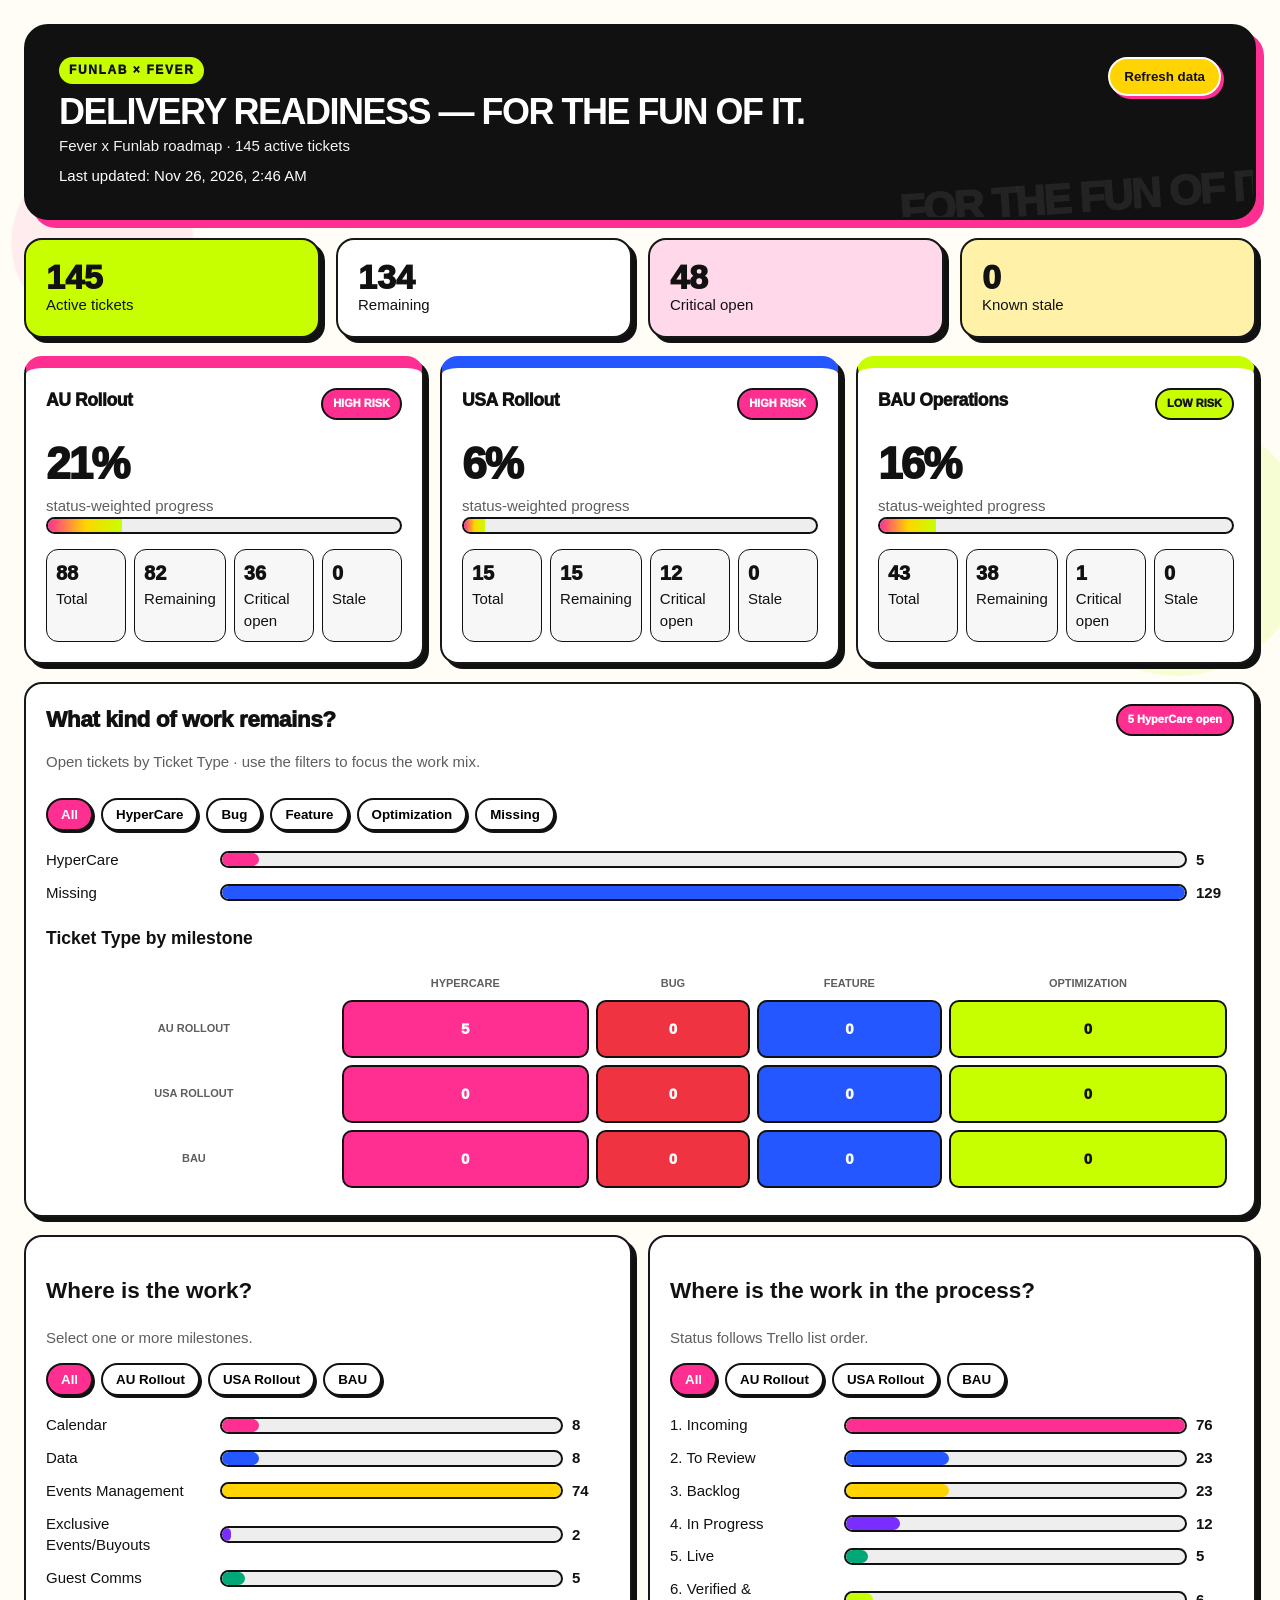
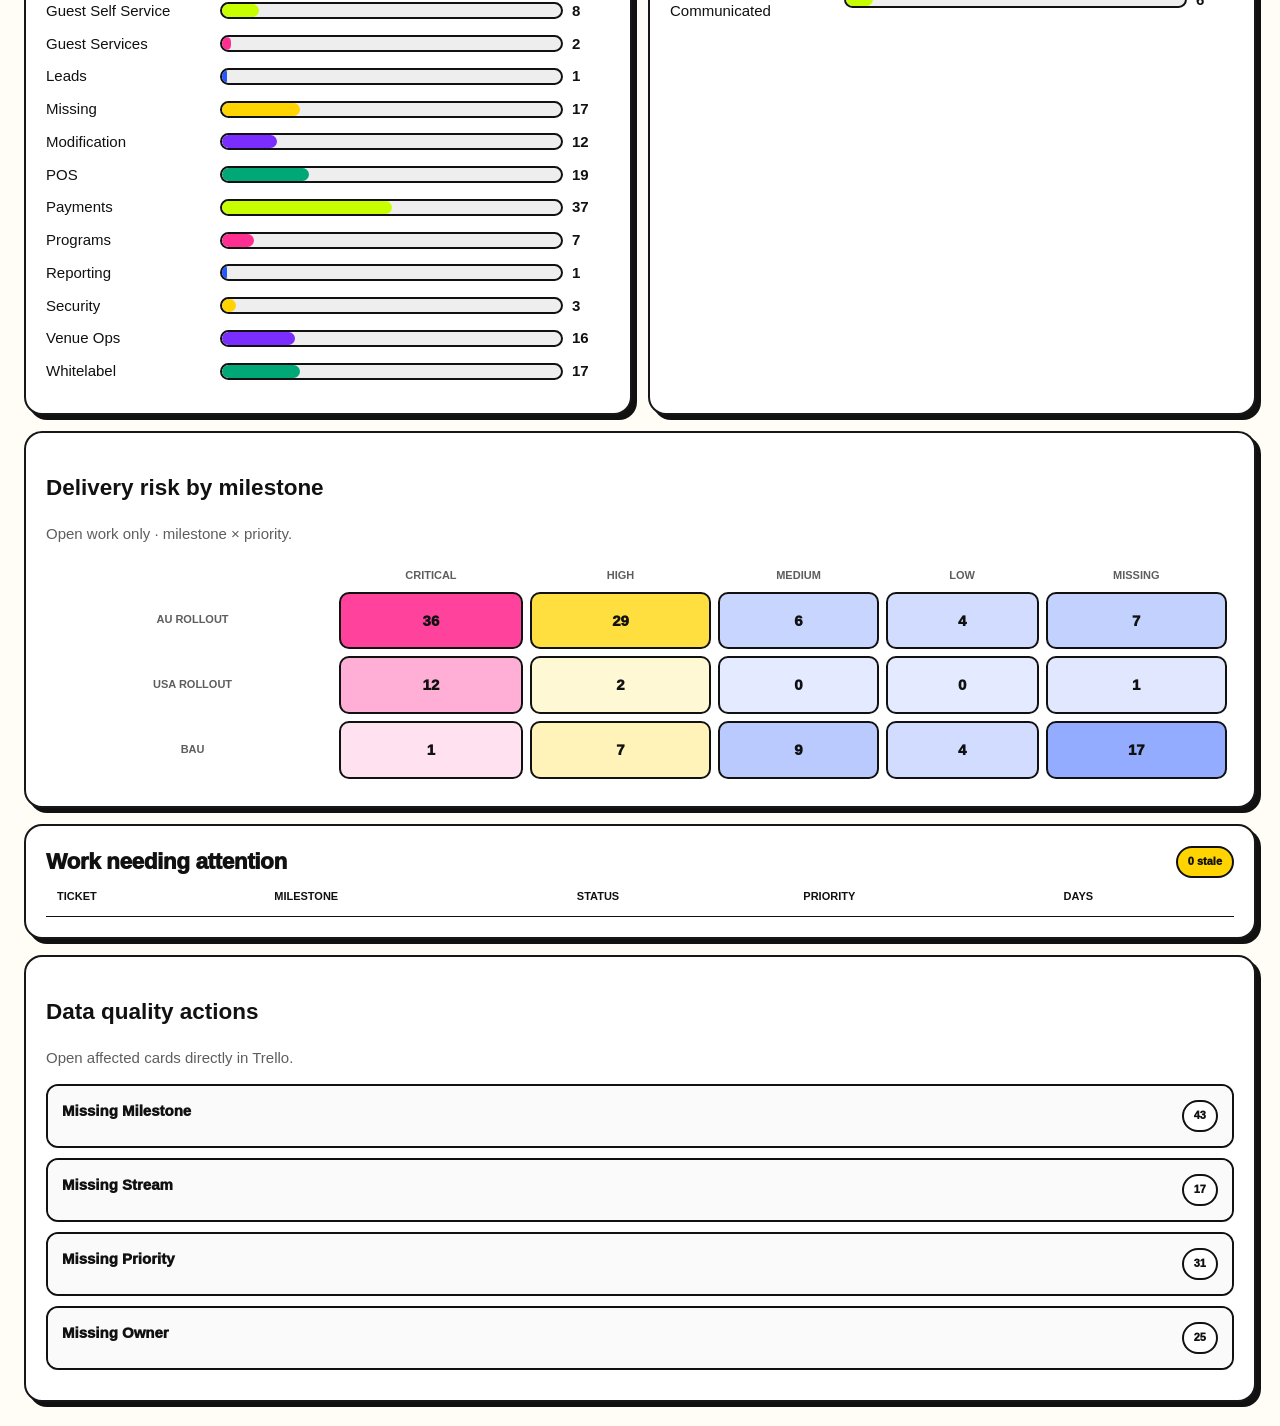
==== commit 21e50fa0: "Update index.html" ====
--- a/index.html
+++ b/index.html
@@ -1,13 +1,12 @@
 <!doctype html><html lang="en"><head><meta charset="utf-8"><meta name="viewport" content="width=device-width,initial-scale=1"><title>Fever × Funlab Delivery Readiness</title><style>
-:root{--ink:#111;--cream:#f7f1e8;--pink:#ff2f92;--red:#ef3340;--blue:#2457ff;--lime:#c8ff00;--yellow:#ffd400;--green:#00a983}*{box-sizing:border-box}body{margin:0;background:var(--cream);font:15px/1.45 Arial,sans-serif;color:var(--ink)}main{max-width:1420px;margin:auto;padding:24px}.hero{background:#111;color:#fff;border-radius:22px;padding:28px;display:flex;justify-content:space-between;align-items:end}.hero h1{font-size:clamp(34px,5vw,64px);line-height:.95;margin:8px 0}.eyebrow{color:var(--lime);font-weight:900;letter-spacing:.13em}.meta{color:#ddd}.box{background:#fff;border:2px solid #111;border-radius:18px;padding:20px;margin-top:18px;box-shadow:6px 6px #111}h2{font-size:24px;line-height:1.15;margin:0 0 8px}h3{font-size:17px;margin:22px 0 10px}.sub{color:#555;margin:0 0 16px}.kpis,.milestones{display:grid;grid-template-columns:repeat(4,1fr);gap:14px}.milestones{grid-template-columns:repeat(3,1fr)}.kpi,.mile{border:2px solid #111;border-radius:14px;padding:16px}.kpi b{display:block;font-size:32px}.mile h2{font-size:28px}.risk{display:inline-block;border:2px solid #111;border-radius:999px;padding:5px 10px;font-weight:900;background:var(--yellow)}.progress{height:15px;background:#eee;border:2px solid #111;border-radius:20px;overflow:hidden}.progress i{display:block;height:100%;background:var(--blue)}.mini{display:grid;grid-template-columns:repeat(3,1fr);gap:8px;margin-top:12px}.mini div{text-align:center;background:#f3f3f3;border-radius:10px;padding:8px}.mini b{display:block;font-size:20px}.two{display:grid;grid-template-columns:1fr 1fr;gap:16px}.chips{display:flex;flex-wrap:wrap;gap:8px;margin:12px 0}.chip{border:2px solid #111;border-radius:999px;background:#fff;padding:7px 12px;font-weight:800;cursor:pointer}.chip.on{background:var(--pink);color:#fff}.stream-chip.on{background:var(--blue);color:#fff}.status-chip.on{background:var(--yellow);color:#111}.bars{display:grid;gap:9px}.bar{display:grid;grid-template-columns:165px 1fr 40px;gap:10px;align-items:center}.track{height:17px;border:2px solid #111;border-radius:20px;background:#eee;overflow:hidden}.fill{height:100%}table{width:100%;border-collapse:separate;border-spacing:7px}th{text-align:left;font-size:12px;text-transform:uppercase}td{border:2px solid #111;border-radius:9px;padding:10px}.heat td{text-align:center;font-weight:900}details summary{cursor:pointer;color:var(--blue);font-weight:900;padding:12px 0}.warning{display:inline-block;background:var(--yellow);border:2px solid #111;border-radius:10px;padding:8px 12px;font-weight:900;margin-top:14px}.error{background:#fff0f0;border-color:var(--red)}a{color:var(--blue)}@media(max-width:850px){.kpis{grid-template-columns:1fr 1fr}.milestones,.two{grid-template-columns:1fr}}@media(max-width:520px){main{padding:10px}.kpis{grid-template-columns:1fr}.bar{grid-template-columns:95px 1fr 28px}}
-</style></head><body><main><section class="hero"><div><div class="eyebrow">FUNLAB × FEVER</div><h1>DELIVERY<br>READINESS</h1><div class="meta">Product roadmap · Final</div></div><div id="updated">Connecting to JSON…</div></section><div id="app"><section class="box">Loading current-board.json…</section></div></main><script>
-const DATA_URL='./current-board.json',DONE=['5. Live','6. Verified & Communicated'],WEIGHT={'1. Incoming':0,'2. To Review':10,'3. Backlog':25,'4. In Progress':60,'5. Live':90,'6. Verified & Communicated':100};let cards=[],typeFilter=[],streamFilter='All',statusFilter='All';
-const esc=x=>String(x??'').replace(/[&<>"']/g,m=>({'&':'&amp;','<':'&lt;','>':'&gt;','"':'&quot;',"'":'&#39;'}[m]));
-function labs(c,p){return(c.labels||[]).map(x=>x.name||'').filter(x=>x.startsWith(p+' |')).map(x=>x.split('|').slice(1).join('|').trim())}function normType(x){x=String(x||'');if(/hyper.?care/i.test(x))return'HyperCare';if(/^bug$/i.test(x))return'Bug';if(/new feature|feature/i.test(x))return'Feature';if(/optimi[sz]ation/i.test(x))return'Optimization';return'Missing'}function priority(c){let m=(c.labels||[]).map(x=>x.name||'').join(' ').match(/Critical|High|Medium|Low/i);return m?m[0][0].toUpperCase()+m[0].slice(1).toLowerCase():'Missing'}
-function mapData(d){let lists=Object.fromEntries((d.lists||[]).map(x=>[x.id,x.name]));return(d.cards||[]).filter(c=>!c.closed).map(c=>({name:c.name,url:c.url||c.shortUrl||'#',status:lists[c.idList]||'Unknown',milestone:labs(c,'M'),stream:labs(c,'S'),type:(a=>a.length?[...new Set(a)]:['Missing'])(labs(c,'T').map(normType)),priority:priority(c),owners:c.idMembers||[]}))}const open=c=>!DONE.includes(c.status),inM=(c,m)=>m==='BAU'?!c.milestone.length:c.milestone.some(x=>x.toUpperCase().includes(m));
-function chips(kind,current){return'<div class="chips">'+['All','AU','USA','BAU'].map(x=>`<button class="chip ${kind}-chip ${current===x?'on':''}" onclick="setLocal('${kind}','${x}')">${x}</button>`).join('')+'</div>'}function setLocal(k,v){k==='stream'?streamFilter=v:statusFilter=v;render()}function subset(a,f){return f==='All'?a:a.filter(c=>inM(c,f))}function typeChips(){return'<div class="chips">'+['All','HyperCare','Bug','Feature','Optimization'].map(x=>`<button class="chip ${(x==='All'&&!typeFilter.length)||typeFilter.includes(x)?'on':''}" onclick="toggleType('${x}')">${x}</button>`).join('')+'</div>'}function toggleType(x){if(x==='All')typeFilter=[];else typeFilter.includes(x)?typeFilter=typeFilter.filter(v=>v!==x):typeFilter.push(x);render()}
-function bars(vals,color='var(--blue)'){let c={};vals.forEach(x=>c[x]=(c[x]||0)+1);let a=Object.entries(c).sort((a,b)=>b[1]-a[1]),max=Math.max(1,...a.map(x=>x[1]));return'<div class="bars">'+a.map(([k,v])=>`<div class="bar"><span>${esc(k)}</span><div class="track"><div class="fill" style="width:${v/max*100}%;background:${color}"></div></div><b>${v}</b></div>`).join('')+'</div>'}function typeBars(a){let types=['HyperCare','Bug','Feature','Optimization'],col={HyperCare:'var(--pink)',Bug:'var(--red)',Feature:'var(--blue)',Optimization:'var(--lime)'},n=Object.fromEntries(types.map(t=>[t,a.filter(c=>c.type.includes(t)).length])),max=Math.max(1,...Object.values(n));return'<div class="bars">'+types.map(t=>`<div class="bar"><span>${t}</span><div class="track"><div class="fill" style="width:${n[t]/max*100}%;background:${col[t]}"></div></div><b>${n[t]}</b></div>`).join('')+'</div>'}
-function milestone(m){let a=cards.filter(c=>inM(c,m)),o=a.filter(open),progress=a.length?Math.round(a.reduce((n,c)=>n+(WEIGHT[c.status]??0),0)/a.length):0,crit=o.filter(c=>c.priority==='Critical').length,hc=o.filter(c=>c.type.includes('HyperCare')).length,risk=crit>=8?'HIGH RISK':crit>=3?'WATCH':'LOW RISK';return`<article class="mile"><h2>${m}</h2><span class="risk">${risk}</span><h3>${progress}% progress</h3><div class="progress"><i style="width:${progress}%"></i></div><div class="mini"><div><b>${a.length}</b>Total</div><div><b>${o.length}</b>Remaining</div><div><b>${crit}</b>Critical</div></div><div class="mini"><div><b>${hc}</b>HyperCare</div></div></article>`}
-function render(){const o=cards.filter(open),ms=['AU','USA','BAU'],types=['HyperCare','Bug','Feature','Optimization'],filtered=o.filter(c=>!typeFilter.length||c.type.some(t=>typeFilter.includes(t))),sc=subset(cards,streamFilter),stc=subset(cards,statusFilter),missingType=cards.filter(c=>c.type.includes('Missing')).length,missing=cards.filter(c=>!c.milestone.length||!c.stream.length||c.type.includes('Missing')||c.priority==='Missing'||!c.owners.length);app.innerHTML=`<section class="box"><div class="kpis"><div class="kpi"><b>${cards.length}</b>Total tickets</div><div class="kpi"><b>${o.length}</b>Open tickets</div><div class="kpi"><b>${o.filter(c=>c.priority==='Critical').length}</b>Critical open</div><div class="kpi"><b>${o.filter(c=>c.type.includes('HyperCare')).length}</b>HyperCare open</div></div></section><section class="box"><div class="milestones">${ms.map(milestone).join('')}</div></section><section class="box"><h2>What kind of work remains?</h2><p class="sub">Ticket Type · open work only</p>${typeChips()}${typeBars(filtered)}<p class="warning">⚠ ${missingType} tickets missing Type</p><h3>Ticket Type by Milestone</h3><table class="heat"><tr><th>Milestone</th>${types.map(t=>`<th>${t}</th>`).join('')}</tr>${ms.map(m=>`<tr><th>${m}</th>${types.map(t=>`<td>${o.filter(c=>inM(c,m)&&c.type.includes(t)).length}</td>`).join('')}</tr>`).join('')}</table></section><div class="two"><section class="box"><h2>Tickets by Stream</h2><p class="sub">Filter locally by milestone</p>${chips('stream',streamFilter)}${bars(sc.flatMap(c=>c.stream.length?c.stream:['Missing']))}</section><section class="box"><h2>Tickets by Status</h2><p class="sub">Status follows Trello list order</p>${chips('status',statusFilter)}${bars(stc.map(c=>c.status),'var(--yellow)')}</section></div><section class="box"><h2>Priority by Milestone</h2><p class="sub">Open work only</p><table class="heat"><tr><th>Milestone</th>${['Critical','High','Medium','Low','Missing'].map(p=>`<th>${p}</th>`).join('')}</tr>${ms.map(m=>`<tr><th>${m}</th>${['Critical','High','Medium','Low','Missing'].map(p=>`<td>${o.filter(c=>inM(c,m)&&c.priority===p).length}</td>`).join('')}</tr>`).join('')}</table></section><section class="box"><h2>Tickets Missing Details</h2><p class="sub">${missing.length} tickets require detail updates</p><details><summary>View tickets missing details</summary><table><tr><th>Ticket</th><th>Missing</th></tr>${missing.map(c=>{let a=[];if(!c.milestone.length)a.push('Milestone');if(!c.stream.length)a.push('Stream');if(c.type.includes('Missing'))a.push('Type');if(c.priority==='Missing')a.push('Priority');if(!c.owners.length)a.push('Owner');return`<tr><td><a href="${esc(c.url)}" target="_blank" rel="noopener">${esc(c.name)}</a></td><td>${a.join(', ')}</td></tr>`}).join('')}</table></details></section>`}
-async function load(){try{let r=await fetch(DATA_URL+'?v='+Date.now(),{cache:'no-store'});if(!r.ok)throw Error(`HTTP ${r.status}: ${r.statusText}`);cards=mapData(await r.json());updated.textContent='JSON connected · '+cards.length+' tickets';render()}catch(e){updated.textContent='JSON connection failed';app.innerHTML=`<section class="box error"><h2>JSON could not be loaded</h2><p><b>${esc(e.message)}</b></p><p>Confirm current-board.json is beside index.html.</p></section>`}}load();
+:root{--ink:#111111;--paper:#fffdf6;--pink:#ff2f92;--lime:#c8ff00;--yellow:#ffd400;--blue:#2457ff;--purple:#7b2cff;--red:#ef3340;--green:#00a878;--line:#171717;--muted:#5e5e5e}*{box-sizing:border-box}body{margin:0;background:var(--paper);color:var(--ink);font:15px/1.45 Arial,Helvetica,sans-serif;background-image:radial-gradient(circle at 8% 8%,#ff2f9214 0 90px,transparent 92px),radial-gradient(circle at 92% 18%,#c8ff0024 0 130px,transparent 132px)}.wrap{max-width:1460px;margin:auto;padding:24px}.hero{position:relative;overflow:hidden;background:var(--ink);color:#fff;padding:30px 32px;border:3px solid var(--ink);border-radius:24px;display:flex;justify-content:space-between;gap:20px;box-shadow:8px 8px 0 var(--pink)}.hero:after{content:"FOR THE FUN OF IT.";position:absolute;right:-18px;bottom:-12px;font-size:42px;font-weight:1000;color:#ffffff14;letter-spacing:-2px;transform:rotate(-4deg)}.eyebrow{display:inline-block;background:var(--lime);color:var(--ink);padding:5px 10px;border-radius:99px;font-weight:1000;letter-spacing:1.6px;font-size:12px}.hero h1{margin:10px 0 5px;font-size:36px;line-height:1;letter-spacing:-1.5px;text-transform:uppercase}.muted{color:var(--muted)}.hero .muted{color:#f3f3f3}.btn{position:relative;z-index:2;background:var(--yellow);color:var(--ink);border:2px solid #fff;padding:10px 14px;border-radius:99px;font-weight:900;cursor:pointer;box-shadow:3px 3px 0 var(--pink)}.btn:hover{transform:translate(-1px,-1px);box-shadow:5px 5px 0 var(--pink)}.summary,.cards,.grid{display:grid;gap:16px;margin-top:18px}.summary{grid-template-columns:repeat(4,1fr)}.cards{grid-template-columns:repeat(3,1fr)}.grid{grid-template-columns:1fr 1fr}.box{background:#fff;border:2px solid var(--line);border-radius:18px;padding:20px;box-shadow:5px 5px 0 #111}.metric:nth-child(1){background:var(--lime)}.metric:nth-child(2){background:#fff}.metric:nth-child(3){background:#ffd9e9}.metric:nth-child(4){background:#fff2a8}.metric b{font-size:34px;line-height:1;display:block;font-weight:1000}.mile{border-top:12px solid var(--pink)}.mile:nth-child(2){border-top-color:var(--blue)}.mile.bau{border-top-color:var(--lime)}.head{display:flex;justify-content:space-between;align-items:flex-start;gap:10px}.head h2,.head h3{margin:0;font-weight:1000;letter-spacing:-.4px}.risk,.pill{padding:6px 10px;border:2px solid var(--ink);border-radius:99px;font-size:11px;font-weight:1000;background:#fff}.low{background:var(--lime);color:var(--ink)}.watch{background:var(--yellow);color:var(--ink)}.high{background:var(--pink);color:#fff}.score{font-size:44px;font-weight:1000;margin-top:12px;letter-spacing:-2px}.progress,.track{height:17px;background:#eee;border:2px solid var(--ink);border-radius:99px;overflow:hidden}.progress i{display:block;height:100%;background:linear-gradient(90deg,var(--pink),var(--yellow),var(--lime))}.mini{display:grid;grid-template-columns:repeat(4,1fr);gap:8px;margin-top:15px}.mini div{background:#f7f7f7;border:1.5px solid var(--ink);border-radius:12px;padding:9px}.mini b{font-size:20px;display:block;font-weight:1000}.chips{display:flex;gap:8px;flex-wrap:wrap;margin:10px 0 18px}.chip{border:2px solid var(--ink);background:#fff;padding:7px 13px;border-radius:99px;font-weight:900;cursor:pointer;box-shadow:2px 2px 0 var(--ink)}.chip.on{background:var(--pink);color:#fff}.chip:hover{transform:translateY(-1px)}.bar{display:grid;grid-template-columns:165px 1fr 38px;gap:9px;align-items:center;margin:11px 0}.fill{height:100%;border-radius:99px}.heat{overflow:auto}.heat table{width:100%;border-spacing:7px}.heat th{color:var(--muted);font-size:11px;text-transform:uppercase}.heat td{text-align:center;padding:16px;border:2px solid var(--ink);border-radius:10px;font-weight:1000}.data{width:100%;border-collapse:collapse}.data th,.data td{text-align:left;padding:11px;border-bottom:1.5px solid var(--ink)}.data th{text-transform:uppercase;font-size:11px}a{color:var(--blue);font-weight:900;text-decoration-thickness:2px}.issue{border:2px solid var(--ink);border-radius:12px;margin:10px 0;overflow:hidden}.issue summary{padding:14px;font-weight:1000;cursor:pointer;display:flex;justify-content:space-between;background:#fafafa}.issue div{padding:9px 14px;border-top:1.5px solid var(--ink)}.notice{display:none;background:var(--yellow);border:2px solid var(--ink);padding:12px;border-radius:10px;margin-top:14px;box-shadow:4px 4px 0 var(--ink)}@media(max-width:900px){.summary{grid-template-columns:1fr 1fr}.cards,.grid{grid-template-columns:1fr}.mini{grid-template-columns:1fr 1fr}.hero{display:block}.hero>div:last-child{margin-top:18px}.hero h1{font-size:29px}}
+</style></head><body><main class="wrap"><section class="hero"><div><div class="eyebrow">FUNLAB × FEVER</div><h1>Delivery Readiness — For the fun of it.</h1><div id="subtitle" class="muted">Loading current board…</div><div id="updated" style="margin-top:8px">Last updated: loading…</div></div><div><button class="btn" onclick="load()">Refresh data</button></div></section><div id="notice" class="notice"></div><div id="app"></div></main><script>
+const URL='./current-board.json';const DONE=['5. Live','6. Verified & Communicated'],W={'1. Incoming':0,'2. To Review':10,'3. Backlog':25,'4. In Progress':60,'5. Live':90,'6. Verified & Communicated':100},COL=['#ff2f92','#2457ff','#ffd400','#7b2cff','#00a878','#c8ff00'];let D,C=[],ORDER=[],ss=[],ts=[],ys=[];const esc=s=>String(s||'').replace(/[&<>"']/g,m=>({'&':'&amp;','<':'&lt;','>':'&gt;','"':'&quot;',"'":'&#39;'}[m]));
+function labels(c,p){return(c.labels||[]).map(x=>(x.name||'').match(new RegExp('^'+p+'\\s*[|:]\\s*(.+)$','i'))).filter(Boolean).map(x=>x[1].trim())}function priority(c){for(const x of c.pluginData||[]){try{let z=JSON.parse(x.value||'{}');if(z.priority)return z.priority[0].toUpperCase()+z.priority.slice(1)}catch{}}return'Missing'}
+function prep(d){D=d;let L=Object.fromEntries((d.lists||[]).map(x=>[x.id,x.name]));ORDER=(d.lists||[]).filter(x=>!x.closed).map(x=>x.name);let moves={};for(const a of d.actions||[])if(a.type==='updateCard'&&a.data?.listAfter&&!moves[a.data?.card?.id])moves[a.data.card.id]=a.date;let snap=new Date(d.dateLastActivity||Date.now());C=(d.cards||[]).filter(c=>!c.closed&&!c.isTemplate).map(c=>({name:c.name,url:c.url||c.shortUrl,status:L[c.idList]||'Unknown',m:labels(c,'M'),s:labels(c,'S'),t:labels(c,'T'),priority:priority(c),owners:c.idMembers||[],age:moves[c.id]?Math.floor((snap-new Date(moves[c.id]))/86400000):null}));render()}
+function typeName(x){let v=String(x||'').trim();if(/hyper.?care/i.test(v))return'HyperCare';if(/^bug$/i.test(v))return'Bug';if(/feature/i.test(v))return'Feature';if(/optimi[sz]ation/i.test(v))return'Optimization';return v||'Missing'}function types(c){return c.t&&c.t.length?[...new Set(c.t.map(typeName))]:['Missing']}function toggleType(v){if(v==='All')ys.splice(0);else{let i=ys.indexOf(v);i<0?ys.push(v):ys.splice(i,1)}render()}function typeChips(){let a=['All','HyperCare','Bug','Feature','Optimization','Missing'];return'<div class="chips">'+a.map(x=>`<button class="chip ${(x==='All'&&!ys.length)||ys.includes(x)?'on':''}" onclick="toggleType('${x}')">${x}</button>`).join('')+'</div>'}
+const bau=c=>!c.m.length||c.m.some(x=>/BAU/i.test(x)),stale=c=>['3. Backlog','4. In Progress'].includes(c.status)&&c.age>=14,ms=()=>[...new Set(C.flatMap(c=>c.m).filter(x=>!/BAU/i.test(x)))].sort();function match(c,a){return!a.length||a.some(x=>x==='BAU'?bau(c):c.m.includes(x))}function toggle(k,v){let a=k==='s'?ss:ts;if(v==='All')a.splice(0);else{let i=a.indexOf(v);i<0?a.push(v):a.splice(i,1)}render()}function chips(k,a){return'<div class="chips">'+['All',...ms(),'BAU'].map(x=>`<button class="chip ${(x==='All'&&!a.length)||a.includes(x)?'on':''}" onclick="toggle('${k}','${esc(x)}')">${esc(x)}</button>`).join('')+'</div>'}function bars(a,ord){let ks=ord?ord.filter(x=>a.includes(x)):[...new Set(a)].sort(),mx=Math.max(1,...ks.map(k=>a.filter(x=>x===k).length));return ks.map((k,i)=>{let n=a.filter(x=>x===k).length;return`<div class="bar"><span>${esc(k)}</span><div class="track"><div class="fill" style="width:${100*n/mx}%;background:${COL[i%COL.length]}"></div></div><b>${n}</b></div>`}).join('')}
+function card(n,a,b=false){let prog=Math.round(a.reduce((z,c)=>z+(W[c.status]??0),0)/Math.max(1,a.length)),rem=a.filter(c=>!DONE.includes(c.status)).length,crit=a.filter(c=>c.priority==='Critical'&&!DONE.includes(c.status)).length,st=a.filter(stale).length,r=crit>=8||st>=8?'HIGH RISK':crit>=3||st>=3?'WATCH':'LOW RISK',cl=r==='HIGH RISK'?'high':r==='WATCH'?'watch':'low';return`<article class="box mile ${b?'bau':''}"><div class="head"><h3>${esc(n)}</h3><span class="risk ${cl}">${r}</span></div><div class="score">${prog}%</div><div class="muted">status-weighted progress</div><div class="progress"><i style="width:${prog}%"></i></div><div class="mini"><div><b>${a.length}</b>Total</div><div><b>${rem}</b>Remaining</div><div><b>${crit}</b>Critical open</div><div><b>${st}</b>Stale</div></div></article>`}
+function render(){let complete=C.filter(c=>DONE.includes(c.status)).length,crit=C.filter(c=>c.priority==='Critical'&&!DONE.includes(c.status)).length,st=C.filter(stale).sort((a,b)=>b.age-a.age),mil=ms(),rows=[...mil,'BAU'],ps=['Critical','High','Medium','Low','Missing'],open=C.filter(c=>!DONE.includes(c.status)),mat=rows.map(r=>ps.map(p=>open.filter(c=>(r==='BAU'?bau(c):c.m.includes(r))&&c.priority===p).length)),mx=Math.max(1,...mat.flat());document.getElementById('subtitle').textContent=(D.name||'Trello board')+' · '+C.length+' active tickets';document.getElementById('updated').textContent='Last updated: '+new Date(D.dateLastActivity||Date.now()).toLocaleString([], {dateStyle:'medium',timeStyle:'short'});let checks=[['Missing Milestone',c=>!c.m.length],['Missing Stream',c=>!c.s.length],['Missing Priority',c=>c.priority==='Missing'],['Missing Owner',c=>!c.owners.length]];app.innerHTML=`<section class="summary"><div class="box metric"><b>${C.length}</b><span>Active tickets</span></div><div class="box metric"><b>${C.length-complete}</b><span>Remaining</span></div><div class="box metric"><b>${crit}</b><span>Critical open</span></div><div class="box metric"><b>${st.length}</b><span>Known stale</span></div></section><section class="cards">${mil.map(m=>card(m,C.filter(c=>c.m.includes(m)))).join('')}${card('BAU Operations',C.filter(bau),true)}</section><section class="box" style="margin-top:18px"><div class="head"><div><h2>What kind of work remains?</h2><p class="muted">Open tickets by Ticket Type · use the filters to focus the work mix.</p></div><span class="pill high">${open.filter(c=>types(c).includes('HyperCare')).length} HyperCare open</span></div>${typeChips()}${bars(open.filter(c=>!ys.length||types(c).some(t=>ys.includes(t))).flatMap(types))}<h3 style="margin-top:22px">Ticket Type by milestone</h3><div class="heat"><table><tr><th></th>${['HyperCare','Bug','Feature','Optimization'].map(t=>`<th>${t}</th>`).join('')}</tr>${rows.map(r=>`<tr><th>${esc(r)}</th>${['HyperCare','Bug','Feature','Optimization'].map((t,i)=>`<td style="background:${['#ff2f92','#ef3340','#2457ff','#c8ff00'][i]};color:${i===3?'#111':'#fff'}">${open.filter(c=>(r==='BAU'?bau(c):c.m.includes(r))&&types(c).includes(t)).length}</td>`).join('')}</tr>`).join('')}</table></div></section><div class="grid"><section class="box"><h2>Where is the work?</h2><p class="muted">Select one or more milestones.</p>${chips('s',ss)}${bars(C.filter(c=>match(c,ss)).flatMap(c=>c.s.length?c.s:['Missing']))}</section><section class="box"><h2>Where is the work in the process?</h2><p class="muted">Status follows Trello list order.</p>${chips('t',ts)}${bars(C.filter(c=>match(c,ts)).map(c=>c.status),ORDER)}</section></div><section class="box" style="margin-top:16px"><h2>Delivery risk by milestone</h2><p class="muted">Open work only · milestone × priority.</p><div class="heat"><table><tr><th></th>${ps.map(p=>`<th>${p}</th>`).join('')}</tr>${rows.map((r,i)=>`<tr><th>${r}</th>${ps.map((p,j)=>{let n=mat[i][j],a=.12+.78*n/mx,col=p==='Critical'?`rgba(255,47,146,${a})`:p==='High'?`rgba(255,212,0,${a})`:`rgba(36,87,255,${a})`;return`<td style="background:${col}">${n}</td>`}).join('')}</tr>`).join('')}</table></div></section><section class="box" style="margin-top:16px"><div class="head"><h2>Work needing attention</h2><span class="pill watch">${st.length} stale</span></div><table class="data"><tr><th>Ticket</th><th>Milestone</th><th>Status</th><th>Priority</th><th>Days</th></tr>${st.map(c=>`<tr><td><a href="${esc(c.url)}" target="_blank">${esc(c.name)}</a></td><td>${esc(c.m.join(', ')||'BAU')}</td><td>${esc(c.status)}</td><td>${esc(c.priority)}</td><td>${c.age}</td></tr>`).join('')}</table></section><section class="box" style="margin-top:16px"><h2>Data quality actions</h2><p class="muted">Open affected cards directly in Trello.</p>${checks.map(([n,f])=>{let a=C.filter(f);return`<details class="issue"><summary><span>${n}</span><span class="pill">${a.length}</span></summary>${a.map(c=>`<div><a href="${esc(c.url)}" target="_blank">${esc(c.name)}</a><a href="${esc(c.url)}" target="_blank" style="float:right">Open in Trello ↗</a></div>`).join('')}</details>`}).join('')}</section>`}
+async function load(){notice.style.display='none';try{let r=await fetch(URL+'?v='+Date.now(),{cache:'no-store'});if(!r.ok)throw Error(r.status);prep(await r.json())}catch(e){notice.textContent='The permanent SharePoint JSON endpoint could not be loaded. Confirm you are signed in to SharePoint and have access to current-board.json, then select Refresh data.';notice.style.display='block'}}load();
 </script></body></html>
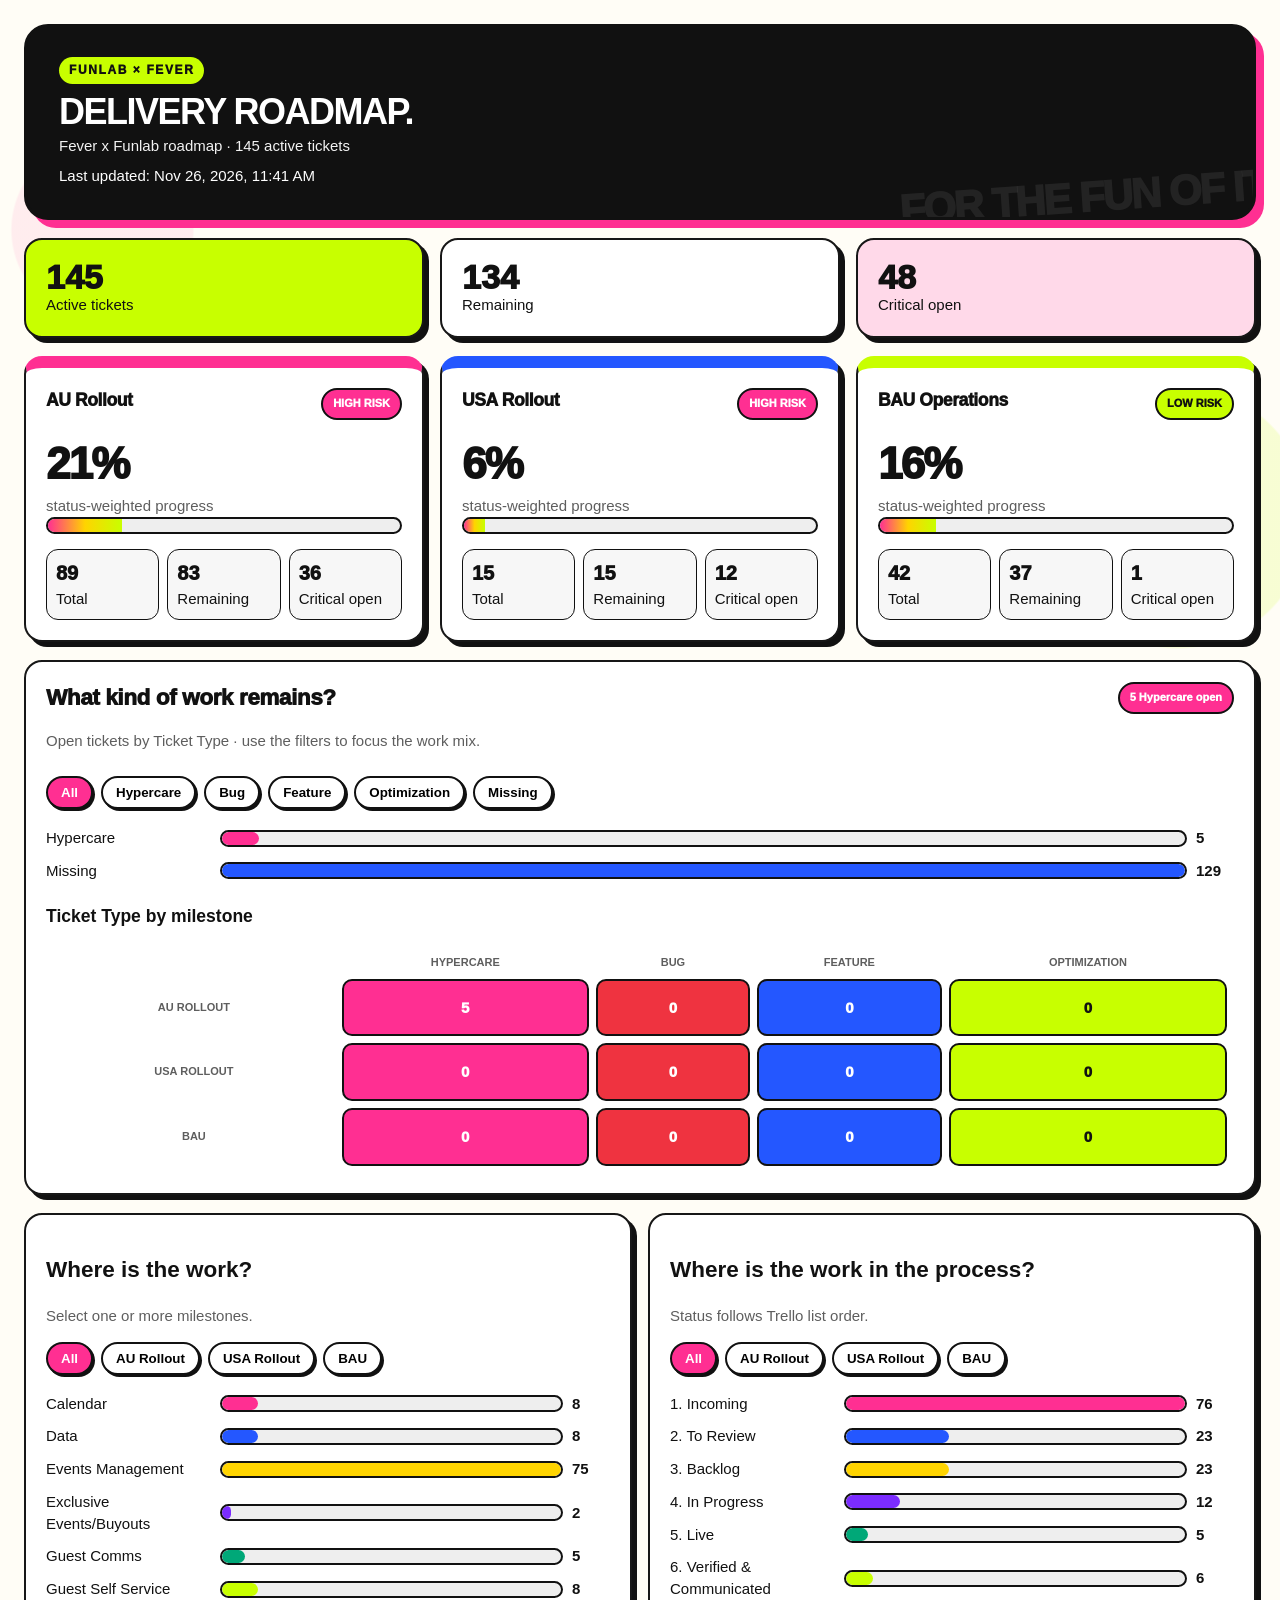
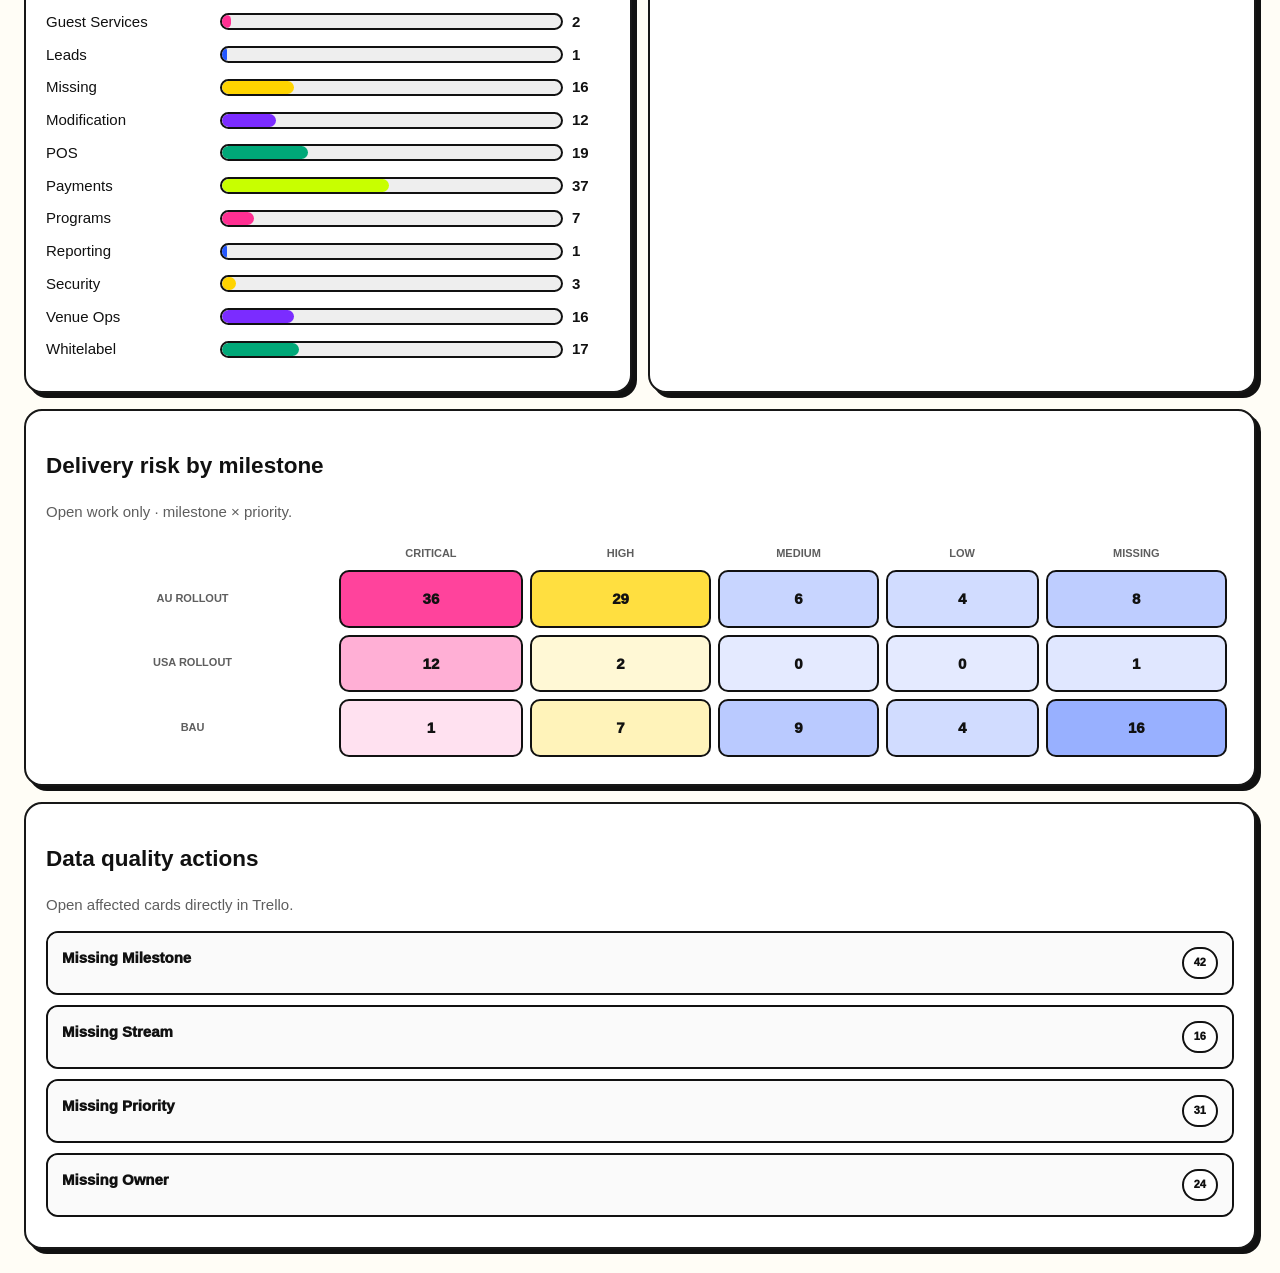
==== commit 62f28e0e: "Split dashboard into HTML, CSS and JavaScript" ====
--- a/index.html
+++ b/index.html
@@ -1,12 +1,47 @@
-<!doctype html><html lang="en"><head><meta charset="utf-8"><meta name="viewport" content="width=device-width,initial-scale=1"><title>Fever × Funlab Delivery Readiness</title><style>
-:root{--ink:#111111;--paper:#fffdf6;--pink:#ff2f92;--lime:#c8ff00;--yellow:#ffd400;--blue:#2457ff;--purple:#7b2cff;--red:#ef3340;--green:#00a878;--line:#171717;--muted:#5e5e5e}*{box-sizing:border-box}body{margin:0;background:var(--paper);color:var(--ink);font:15px/1.45 Arial,Helvetica,sans-serif;background-image:radial-gradient(circle at 8% 8%,#ff2f9214 0 90px,transparent 92px),radial-gradient(circle at 92% 18%,#c8ff0024 0 130px,transparent 132px)}.wrap{max-width:1460px;margin:auto;padding:24px}.hero{position:relative;overflow:hidden;background:var(--ink);color:#fff;padding:30px 32px;border:3px solid var(--ink);border-radius:24px;display:flex;justify-content:space-between;gap:20px;box-shadow:8px 8px 0 var(--pink)}.hero:after{content:"FOR THE FUN OF IT.";position:absolute;right:-18px;bottom:-12px;font-size:42px;font-weight:1000;color:#ffffff14;letter-spacing:-2px;transform:rotate(-4deg)}.eyebrow{display:inline-block;background:var(--lime);color:var(--ink);padding:5px 10px;border-radius:99px;font-weight:1000;letter-spacing:1.6px;font-size:12px}.hero h1{margin:10px 0 5px;font-size:36px;line-height:1;letter-spacing:-1.5px;text-transform:uppercase}.muted{color:var(--muted)}.hero .muted{color:#f3f3f3}.btn{position:relative;z-index:2;background:var(--yellow);color:var(--ink);border:2px solid #fff;padding:10px 14px;border-radius:99px;font-weight:900;cursor:pointer;box-shadow:3px 3px 0 var(--pink)}.btn:hover{transform:translate(-1px,-1px);box-shadow:5px 5px 0 var(--pink)}.summary,.cards,.grid{display:grid;gap:16px;margin-top:18px}.summary{grid-template-columns:repeat(4,1fr)}.cards{grid-template-columns:repeat(3,1fr)}.grid{grid-template-columns:1fr 1fr}.box{background:#fff;border:2px solid var(--line);border-radius:18px;padding:20px;box-shadow:5px 5px 0 #111}.metric:nth-child(1){background:var(--lime)}.metric:nth-child(2){background:#fff}.metric:nth-child(3){background:#ffd9e9}.metric:nth-child(4){background:#fff2a8}.metric b{font-size:34px;line-height:1;display:block;font-weight:1000}.mile{border-top:12px solid var(--pink)}.mile:nth-child(2){border-top-color:var(--blue)}.mile.bau{border-top-color:var(--lime)}.head{display:flex;justify-content:space-between;align-items:flex-start;gap:10px}.head h2,.head h3{margin:0;font-weight:1000;letter-spacing:-.4px}.risk,.pill{padding:6px 10px;border:2px solid var(--ink);border-radius:99px;font-size:11px;font-weight:1000;background:#fff}.low{background:var(--lime);color:var(--ink)}.watch{background:var(--yellow);color:var(--ink)}.high{background:var(--pink);color:#fff}.score{font-size:44px;font-weight:1000;margin-top:12px;letter-spacing:-2px}.progress,.track{height:17px;background:#eee;border:2px solid var(--ink);border-radius:99px;overflow:hidden}.progress i{display:block;height:100%;background:linear-gradient(90deg,var(--pink),var(--yellow),var(--lime))}.mini{display:grid;grid-template-columns:repeat(4,1fr);gap:8px;margin-top:15px}.mini div{background:#f7f7f7;border:1.5px solid var(--ink);border-radius:12px;padding:9px}.mini b{font-size:20px;display:block;font-weight:1000}.chips{display:flex;gap:8px;flex-wrap:wrap;margin:10px 0 18px}.chip{border:2px solid var(--ink);background:#fff;padding:7px 13px;border-radius:99px;font-weight:900;cursor:pointer;box-shadow:2px 2px 0 var(--ink)}.chip.on{background:var(--pink);color:#fff}.chip:hover{transform:translateY(-1px)}.bar{display:grid;grid-template-columns:165px 1fr 38px;gap:9px;align-items:center;margin:11px 0}.fill{height:100%;border-radius:99px}.heat{overflow:auto}.heat table{width:100%;border-spacing:7px}.heat th{color:var(--muted);font-size:11px;text-transform:uppercase}.heat td{text-align:center;padding:16px;border:2px solid var(--ink);border-radius:10px;font-weight:1000}.data{width:100%;border-collapse:collapse}.data th,.data td{text-align:left;padding:11px;border-bottom:1.5px solid var(--ink)}.data th{text-transform:uppercase;font-size:11px}a{color:var(--blue);font-weight:900;text-decoration-thickness:2px}.issue{border:2px solid var(--ink);border-radius:12px;margin:10px 0;overflow:hidden}.issue summary{padding:14px;font-weight:1000;cursor:pointer;display:flex;justify-content:space-between;background:#fafafa}.issue div{padding:9px 14px;border-top:1.5px solid var(--ink)}.notice{display:none;background:var(--yellow);border:2px solid var(--ink);padding:12px;border-radius:10px;margin-top:14px;box-shadow:4px 4px 0 var(--ink)}@media(max-width:900px){.summary{grid-template-columns:1fr 1fr}.cards,.grid{grid-template-columns:1fr}.mini{grid-template-columns:1fr 1fr}.hero{display:block}.hero>div:last-child{margin-top:18px}.hero h1{font-size:29px}}
-</style></head><body><main class="wrap"><section class="hero"><div><div class="eyebrow">FUNLAB × FEVER</div><h1>Delivery Readiness — For the fun of it.</h1><div id="subtitle" class="muted">Loading current board…</div><div id="updated" style="margin-top:8px">Last updated: loading…</div></div><div><button class="btn" onclick="load()">Refresh data</button></div></section><div id="notice" class="notice"></div><div id="app"></div></main><script>
-const URL='./current-board.json';const DONE=['5. Live','6. Verified & Communicated'],W={'1. Incoming':0,'2. To Review':10,'3. Backlog':25,'4. In Progress':60,'5. Live':90,'6. Verified & Communicated':100},COL=['#ff2f92','#2457ff','#ffd400','#7b2cff','#00a878','#c8ff00'];let D,C=[],ORDER=[],ss=[],ts=[],ys=[];const esc=s=>String(s||'').replace(/[&<>"']/g,m=>({'&':'&amp;','<':'&lt;','>':'&gt;','"':'&quot;',"'":'&#39;'}[m]));
-function labels(c,p){return(c.labels||[]).map(x=>(x.name||'').match(new RegExp('^'+p+'\\s*[|:]\\s*(.+)$','i'))).filter(Boolean).map(x=>x[1].trim())}function priority(c){for(const x of c.pluginData||[]){try{let z=JSON.parse(x.value||'{}');if(z.priority)return z.priority[0].toUpperCase()+z.priority.slice(1)}catch{}}return'Missing'}
-function prep(d){D=d;let L=Object.fromEntries((d.lists||[]).map(x=>[x.id,x.name]));ORDER=(d.lists||[]).filter(x=>!x.closed).map(x=>x.name);let moves={};for(const a of d.actions||[])if(a.type==='updateCard'&&a.data?.listAfter&&!moves[a.data?.card?.id])moves[a.data.card.id]=a.date;let snap=new Date(d.dateLastActivity||Date.now());C=(d.cards||[]).filter(c=>!c.closed&&!c.isTemplate).map(c=>({name:c.name,url:c.url||c.shortUrl,status:L[c.idList]||'Unknown',m:labels(c,'M'),s:labels(c,'S'),t:labels(c,'T'),priority:priority(c),owners:c.idMembers||[],age:moves[c.id]?Math.floor((snap-new Date(moves[c.id]))/86400000):null}));render()}
-function typeName(x){let v=String(x||'').trim();if(/hyper.?care/i.test(v))return'HyperCare';if(/^bug$/i.test(v))return'Bug';if(/feature/i.test(v))return'Feature';if(/optimi[sz]ation/i.test(v))return'Optimization';return v||'Missing'}function types(c){return c.t&&c.t.length?[...new Set(c.t.map(typeName))]:['Missing']}function toggleType(v){if(v==='All')ys.splice(0);else{let i=ys.indexOf(v);i<0?ys.push(v):ys.splice(i,1)}render()}function typeChips(){let a=['All','HyperCare','Bug','Feature','Optimization','Missing'];return'<div class="chips">'+a.map(x=>`<button class="chip ${(x==='All'&&!ys.length)||ys.includes(x)?'on':''}" onclick="toggleType('${x}')">${x}</button>`).join('')+'</div>'}
-const bau=c=>!c.m.length||c.m.some(x=>/BAU/i.test(x)),stale=c=>['3. Backlog','4. In Progress'].includes(c.status)&&c.age>=14,ms=()=>[...new Set(C.flatMap(c=>c.m).filter(x=>!/BAU/i.test(x)))].sort();function match(c,a){return!a.length||a.some(x=>x==='BAU'?bau(c):c.m.includes(x))}function toggle(k,v){let a=k==='s'?ss:ts;if(v==='All')a.splice(0);else{let i=a.indexOf(v);i<0?a.push(v):a.splice(i,1)}render()}function chips(k,a){return'<div class="chips">'+['All',...ms(),'BAU'].map(x=>`<button class="chip ${(x==='All'&&!a.length)||a.includes(x)?'on':''}" onclick="toggle('${k}','${esc(x)}')">${esc(x)}</button>`).join('')+'</div>'}function bars(a,ord){let ks=ord?ord.filter(x=>a.includes(x)):[...new Set(a)].sort(),mx=Math.max(1,...ks.map(k=>a.filter(x=>x===k).length));return ks.map((k,i)=>{let n=a.filter(x=>x===k).length;return`<div class="bar"><span>${esc(k)}</span><div class="track"><div class="fill" style="width:${100*n/mx}%;background:${COL[i%COL.length]}"></div></div><b>${n}</b></div>`}).join('')}
-function card(n,a,b=false){let prog=Math.round(a.reduce((z,c)=>z+(W[c.status]??0),0)/Math.max(1,a.length)),rem=a.filter(c=>!DONE.includes(c.status)).length,crit=a.filter(c=>c.priority==='Critical'&&!DONE.includes(c.status)).length,st=a.filter(stale).length,r=crit>=8||st>=8?'HIGH RISK':crit>=3||st>=3?'WATCH':'LOW RISK',cl=r==='HIGH RISK'?'high':r==='WATCH'?'watch':'low';return`<article class="box mile ${b?'bau':''}"><div class="head"><h3>${esc(n)}</h3><span class="risk ${cl}">${r}</span></div><div class="score">${prog}%</div><div class="muted">status-weighted progress</div><div class="progress"><i style="width:${prog}%"></i></div><div class="mini"><div><b>${a.length}</b>Total</div><div><b>${rem}</b>Remaining</div><div><b>${crit}</b>Critical open</div><div><b>${st}</b>Stale</div></div></article>`}
-function render(){let complete=C.filter(c=>DONE.includes(c.status)).length,crit=C.filter(c=>c.priority==='Critical'&&!DONE.includes(c.status)).length,st=C.filter(stale).sort((a,b)=>b.age-a.age),mil=ms(),rows=[...mil,'BAU'],ps=['Critical','High','Medium','Low','Missing'],open=C.filter(c=>!DONE.includes(c.status)),mat=rows.map(r=>ps.map(p=>open.filter(c=>(r==='BAU'?bau(c):c.m.includes(r))&&c.priority===p).length)),mx=Math.max(1,...mat.flat());document.getElementById('subtitle').textContent=(D.name||'Trello board')+' · '+C.length+' active tickets';document.getElementById('updated').textContent='Last updated: '+new Date(D.dateLastActivity||Date.now()).toLocaleString([], {dateStyle:'medium',timeStyle:'short'});let checks=[['Missing Milestone',c=>!c.m.length],['Missing Stream',c=>!c.s.length],['Missing Priority',c=>c.priority==='Missing'],['Missing Owner',c=>!c.owners.length]];app.innerHTML=`<section class="summary"><div class="box metric"><b>${C.length}</b><span>Active tickets</span></div><div class="box metric"><b>${C.length-complete}</b><span>Remaining</span></div><div class="box metric"><b>${crit}</b><span>Critical open</span></div><div class="box metric"><b>${st.length}</b><span>Known stale</span></div></section><section class="cards">${mil.map(m=>card(m,C.filter(c=>c.m.includes(m)))).join('')}${card('BAU Operations',C.filter(bau),true)}</section><section class="box" style="margin-top:18px"><div class="head"><div><h2>What kind of work remains?</h2><p class="muted">Open tickets by Ticket Type · use the filters to focus the work mix.</p></div><span class="pill high">${open.filter(c=>types(c).includes('HyperCare')).length} HyperCare open</span></div>${typeChips()}${bars(open.filter(c=>!ys.length||types(c).some(t=>ys.includes(t))).flatMap(types))}<h3 style="margin-top:22px">Ticket Type by milestone</h3><div class="heat"><table><tr><th></th>${['HyperCare','Bug','Feature','Optimization'].map(t=>`<th>${t}</th>`).join('')}</tr>${rows.map(r=>`<tr><th>${esc(r)}</th>${['HyperCare','Bug','Feature','Optimization'].map((t,i)=>`<td style="background:${['#ff2f92','#ef3340','#2457ff','#c8ff00'][i]};color:${i===3?'#111':'#fff'}">${open.filter(c=>(r==='BAU'?bau(c):c.m.includes(r))&&types(c).includes(t)).length}</td>`).join('')}</tr>`).join('')}</table></div></section><div class="grid"><section class="box"><h2>Where is the work?</h2><p class="muted">Select one or more milestones.</p>${chips('s',ss)}${bars(C.filter(c=>match(c,ss)).flatMap(c=>c.s.length?c.s:['Missing']))}</section><section class="box"><h2>Where is the work in the process?</h2><p class="muted">Status follows Trello list order.</p>${chips('t',ts)}${bars(C.filter(c=>match(c,ts)).map(c=>c.status),ORDER)}</section></div><section class="box" style="margin-top:16px"><h2>Delivery risk by milestone</h2><p class="muted">Open work only · milestone × priority.</p><div class="heat"><table><tr><th></th>${ps.map(p=>`<th>${p}</th>`).join('')}</tr>${rows.map((r,i)=>`<tr><th>${r}</th>${ps.map((p,j)=>{let n=mat[i][j],a=.12+.78*n/mx,col=p==='Critical'?`rgba(255,47,146,${a})`:p==='High'?`rgba(255,212,0,${a})`:`rgba(36,87,255,${a})`;return`<td style="background:${col}">${n}</td>`}).join('')}</tr>`).join('')}</table></div></section><section class="box" style="margin-top:16px"><div class="head"><h2>Work needing attention</h2><span class="pill watch">${st.length} stale</span></div><table class="data"><tr><th>Ticket</th><th>Milestone</th><th>Status</th><th>Priority</th><th>Days</th></tr>${st.map(c=>`<tr><td><a href="${esc(c.url)}" target="_blank">${esc(c.name)}</a></td><td>${esc(c.m.join(', ')||'BAU')}</td><td>${esc(c.status)}</td><td>${esc(c.priority)}</td><td>${c.age}</td></tr>`).join('')}</table></section><section class="box" style="margin-top:16px"><h2>Data quality actions</h2><p class="muted">Open affected cards directly in Trello.</p>${checks.map(([n,f])=>{let a=C.filter(f);return`<details class="issue"><summary><span>${n}</span><span class="pill">${a.length}</span></summary>${a.map(c=>`<div><a href="${esc(c.url)}" target="_blank">${esc(c.name)}</a><a href="${esc(c.url)}" target="_blank" style="float:right">Open in Trello ↗</a></div>`).join('')}</details>`}).join('')}</section>`}
-async function load(){notice.style.display='none';try{let r=await fetch(URL+'?v='+Date.now(),{cache:'no-store'});if(!r.ok)throw Error(r.status);prep(await r.json())}catch(e){notice.textContent='The permanent SharePoint JSON endpoint could not be loaded. Confirm you are signed in to SharePoint and have access to current-board.json, then select Refresh data.';notice.style.display='block'}}load();
-</script></body></html>
+<!doctype html>
+<html lang="en">
+
+<head>
+    <!-- =========================================================
+         PAGE SETUP
+         Document metadata and the dashboard title
+    ========================================================== -->
+    <meta charset="utf-8">
+    <meta name="viewport" content="width=device-width,initial-scale=1">
+    <title>Fever × Funlab Roadmap</title>
+
+    <!-- Dashboard appearance is maintained in this stylesheet. -->
+    <link rel="stylesheet" href="styles.css">
+</head>
+
+<body>
+    <!-- =========================================================
+         PAGE BODY
+         Main dashboard page content
+    ========================================================== -->
+    <main class="wrap">
+        <!-- =========================================================
+             DASHBOARD HEADER
+             Main Fever x Funlab dashboard heading and refresh action
+        ========================================================== -->
+        <section class="hero">
+            <div>
+                <div class="eyebrow">FUNLAB × FEVER</div>
+                <h1>Delivery Roadmap.</h1>
+                <div id="subtitle" class="muted">Loading current board…</div>
+                <div id="updated" style="margin-top:8px">Last updated: loading…</div>
+            </div>
+        </section>
+
+        <!-- =========================================================
+             DASHBOARD CONTENT CONTAINER
+             Loading notices and the dashboard rendered by JavaScript
+        ========================================================== -->
+        <div id="notice" class="notice"></div>
+        <div id="app"></div>
+    </main>
+
+    <script src="dashboard.js"></script>
+</body>
+
+</html>
--- a/styles.css
+++ b/styles.css
@@ -0,0 +1,424 @@
+/* =========================================================
+   COLOURS AND GLOBAL STYLES
+   Shared colour values and the base page defaults
+========================================================= */
+:root {
+    --ink: #111111;
+    --paper: #fffdf6;
+    --pink: #ff2f92;
+    --lime: #c8ff00;
+    --yellow: #ffd400;
+    --blue: #2457ff;
+    --purple: #7b2cff;
+    --red: #ef3340;
+    --green: #00a878;
+    --line: #171717;
+    --muted: #5e5e5e
+}
+
+* {
+    box-sizing: border-box
+}
+
+/* =========================================================
+   PAGE LAYOUT
+   Overall page width and background
+========================================================= */
+body {
+    margin: 0;
+    background: var(--paper);
+    color: var(--ink);
+    font: 15px/1.45 Arial, Helvetica, sans-serif;
+    background-image: radial-gradient(circle at 8% 8%, #ff2f9214 0 90px, transparent 92px), radial-gradient(circle at 92% 18%, #c8ff0024 0 130px, transparent 132px)
+}
+
+.wrap {
+    max-width: 1460px;
+    margin: auto;
+    padding: 24px
+}
+
+/* =========================================================
+   HEADER / HERO
+   Main dashboard banner and its title
+========================================================= */
+.hero {
+    position: relative;
+    overflow: hidden;
+    background: var(--ink);
+    color: #fff;
+    padding: 30px 32px;
+    border: 3px solid var(--ink);
+    border-radius: 24px;
+    display: flex;
+    justify-content: space-between;
+    gap: 20px;
+    box-shadow: 8px 8px 0 var(--pink)
+}
+
+.hero:after {
+    content: "FOR THE FUN OF IT.";
+    position: absolute;
+    right: -18px;
+    bottom: -12px;
+    font-size: 42px;
+    font-weight: 1000;
+    color: #ffffff14;
+    letter-spacing: -2px;
+    transform: rotate(-4deg)
+}
+
+.eyebrow {
+    display: inline-block;
+    background: var(--lime);
+    color: var(--ink);
+    padding: 5px 10px;
+    border-radius: 99px;
+    font-weight: 1000;
+    letter-spacing: 1.6px;
+    font-size: 12px
+}
+
+.hero h1 {
+    margin: 10px 0 5px;
+    font-size: 36px;
+    line-height: 1;
+    letter-spacing: -1.5px;
+    text-transform: uppercase
+}
+
+.muted {
+    color: var(--muted)
+}
+
+.hero .muted {
+    color: #f3f3f3
+}
+
+/* =========================================================
+   BUTTONS
+   Refresh button appearance and hover state
+========================================================= */
+.btn {
+    position: relative;
+    z-index: 2;
+    background: var(--yellow);
+    color: var(--ink);
+    border: 2px solid #fff;
+    padding: 10px 14px;
+    border-radius: 99px;
+    font-weight: 900;
+    cursor: pointer;
+    box-shadow: 3px 3px 0 var(--pink)
+}
+
+.btn:hover {
+    transform: translate(-1px, -1px);
+    box-shadow: 5px 5px 0 var(--pink)
+}
+
+/* =========================================================
+   SUMMARY METRICS
+   Dashboard columns, metric boxes, and shared panels
+========================================================= */
+.summary,
+.cards,
+.grid {
+    display: grid;
+    gap: 16px;
+    margin-top: 18px
+}
+
+.summary {
+    grid-template-columns: repeat(3, 1fr)
+}
+
+.cards {
+    grid-template-columns: repeat(3, 1fr)
+}
+
+.grid {
+    grid-template-columns: 1fr 1fr
+}
+
+.box {
+    background: #fff;
+    border: 2px solid var(--line);
+    border-radius: 18px;
+    padding: 20px;
+    box-shadow: 5px 5px 0 #111
+}
+
+.metric:nth-child(1) {
+    background: var(--lime)
+}
+
+.metric:nth-child(2) {
+    background: #fff
+}
+
+.metric:nth-child(3) {
+    background: #ffd9e9
+}
+
+.metric:nth-child(4) {
+    background: #fff2a8
+}
+
+.metric b {
+    font-size: 34px;
+    line-height: 1;
+    display: block;
+    font-weight: 1000
+}
+
+/* =========================================================
+   MILESTONE CARDS
+   Milestone headings, risk labels, and progress summaries
+========================================================= */
+.mile {
+    border-top: 12px solid var(--pink)
+}
+
+.mile:nth-child(2) {
+    border-top-color: var(--blue)
+}
+
+.mile.bau {
+    border-top-color: var(--lime)
+}
+
+.head {
+    display: flex;
+    justify-content: space-between;
+    align-items: flex-start;
+    gap: 10px
+}
+
+.head h2,
+.head h3 {
+    margin: 0;
+    font-weight: 1000;
+    letter-spacing: -.4px
+}
+
+.risk,
+.pill {
+    padding: 6px 10px;
+    border: 2px solid var(--ink);
+    border-radius: 99px;
+    font-size: 11px;
+    font-weight: 1000;
+    background: #fff
+}
+
+.low {
+    background: var(--lime);
+    color: var(--ink)
+}
+
+.watch {
+    background: var(--yellow);
+    color: var(--ink)
+}
+
+.high {
+    background: var(--pink);
+    color: #fff
+}
+
+.score {
+    font-size: 44px;
+    font-weight: 1000;
+    margin-top: 12px;
+    letter-spacing: -2px
+}
+
+/* =========================================================
+   PROGRESS INDICATORS
+   Milestone progress tracks and small card metrics
+========================================================= */
+.progress,
+.track {
+    height: 17px;
+    background: #eee;
+    border: 2px solid var(--ink);
+    border-radius: 99px;
+    overflow: hidden
+}
+
+.progress i {
+    display: block;
+    height: 100%;
+    background: linear-gradient(90deg, var(--pink), var(--yellow), var(--lime))
+}
+
+.mini {
+    display: grid;
+    grid-template-columns: repeat(3, 1fr);
+    gap: 8px;
+    margin-top: 15px
+}
+
+.mini div {
+    background: #f7f7f7;
+    border: 1.5px solid var(--ink);
+    border-radius: 12px;
+    padding: 9px
+}
+
+.mini b {
+    font-size: 20px;
+    display: block;
+    font-weight: 1000
+}
+
+/* =========================================================
+   FILTERS / CHIPS
+   Clickable filters for the dashboard charts
+========================================================= */
+.chips {
+    display: flex;
+    gap: 8px;
+    flex-wrap: wrap;
+    margin: 10px 0 18px
+}
+
+.chip {
+    border: 2px solid var(--ink);
+    background: #fff;
+    padding: 7px 13px;
+    border-radius: 99px;
+    font-weight: 900;
+    cursor: pointer;
+    box-shadow: 2px 2px 0 var(--ink)
+}
+
+.chip.on {
+    background: var(--pink);
+    color: #fff
+}
+
+.chip:hover {
+    transform: translateY(-1px)
+}
+
+/* =========================================================
+   CHARTS / BARS
+   Horizontal chart bars and their colored fills
+========================================================= */
+.bar {
+    display: grid;
+    grid-template-columns: 165px 1fr 38px;
+    gap: 9px;
+    align-items: center;
+    margin: 11px 0
+}
+
+.fill {
+    height: 100%;
+    border-radius: 99px
+}
+
+/* =========================================================
+   HEATMAPS
+   Milestone-by-type and milestone-by-priority grids
+========================================================= */
+.heat {
+    overflow: auto
+}
+
+.heat table {
+    width: 100%;
+    border-spacing: 7px
+}
+
+.heat th {
+    color: var(--muted);
+    font-size: 11px;
+    text-transform: uppercase
+}
+
+.heat td {
+    text-align: center;
+    padding: 16px;
+    border: 2px solid var(--ink);
+    border-radius: 10px;
+    font-weight: 1000
+}
+
+/* =========================================================
+   TRELLO LINKS
+   Link styling for cards listed in the data quality section
+========================================================= */
+a {
+    color: var(--blue);
+    font-weight: 900;
+    text-decoration-thickness: 2px
+}
+
+/* =========================================================
+   DATA QUALITY
+   Expandable issue rows and the loading error notice
+========================================================= */
+.issue {
+    border: 2px solid var(--ink);
+    border-radius: 12px;
+    margin: 10px 0;
+    overflow: hidden
+}
+
+.issue summary {
+    padding: 14px;
+    font-weight: 1000;
+    cursor: pointer;
+    display: flex;
+    justify-content: space-between;
+    background: #fafafa
+}
+
+.issue div {
+    padding: 9px 14px;
+    border-top: 1.5px solid var(--ink)
+}
+
+.notice {
+    display: none;
+    background: var(--yellow);
+    border: 2px solid var(--ink);
+    padding: 12px;
+    border-radius: 10px;
+    margin-top: 14px;
+    box-shadow: 4px 4px 0 var(--ink)
+}
+
+/* =========================================================
+   RESPONSIVE / MOBILE STYLES
+   Stack dashboard sections on narrower screens
+========================================================= */
+@media(max-width:900px) {
+    .summary {
+        grid-template-columns: 1fr 1fr
+    }
+
+    .cards,
+    .grid {
+        grid-template-columns: 1fr
+    }
+
+    .mini {
+        grid-template-columns: 1fr 1fr
+    }
+
+    .hero {
+        display: block
+    }
+
+    .hero>div:last-child {
+        margin-top: 18px
+    }
+
+    .hero h1 {
+        font-size: 29px
+    }
+}
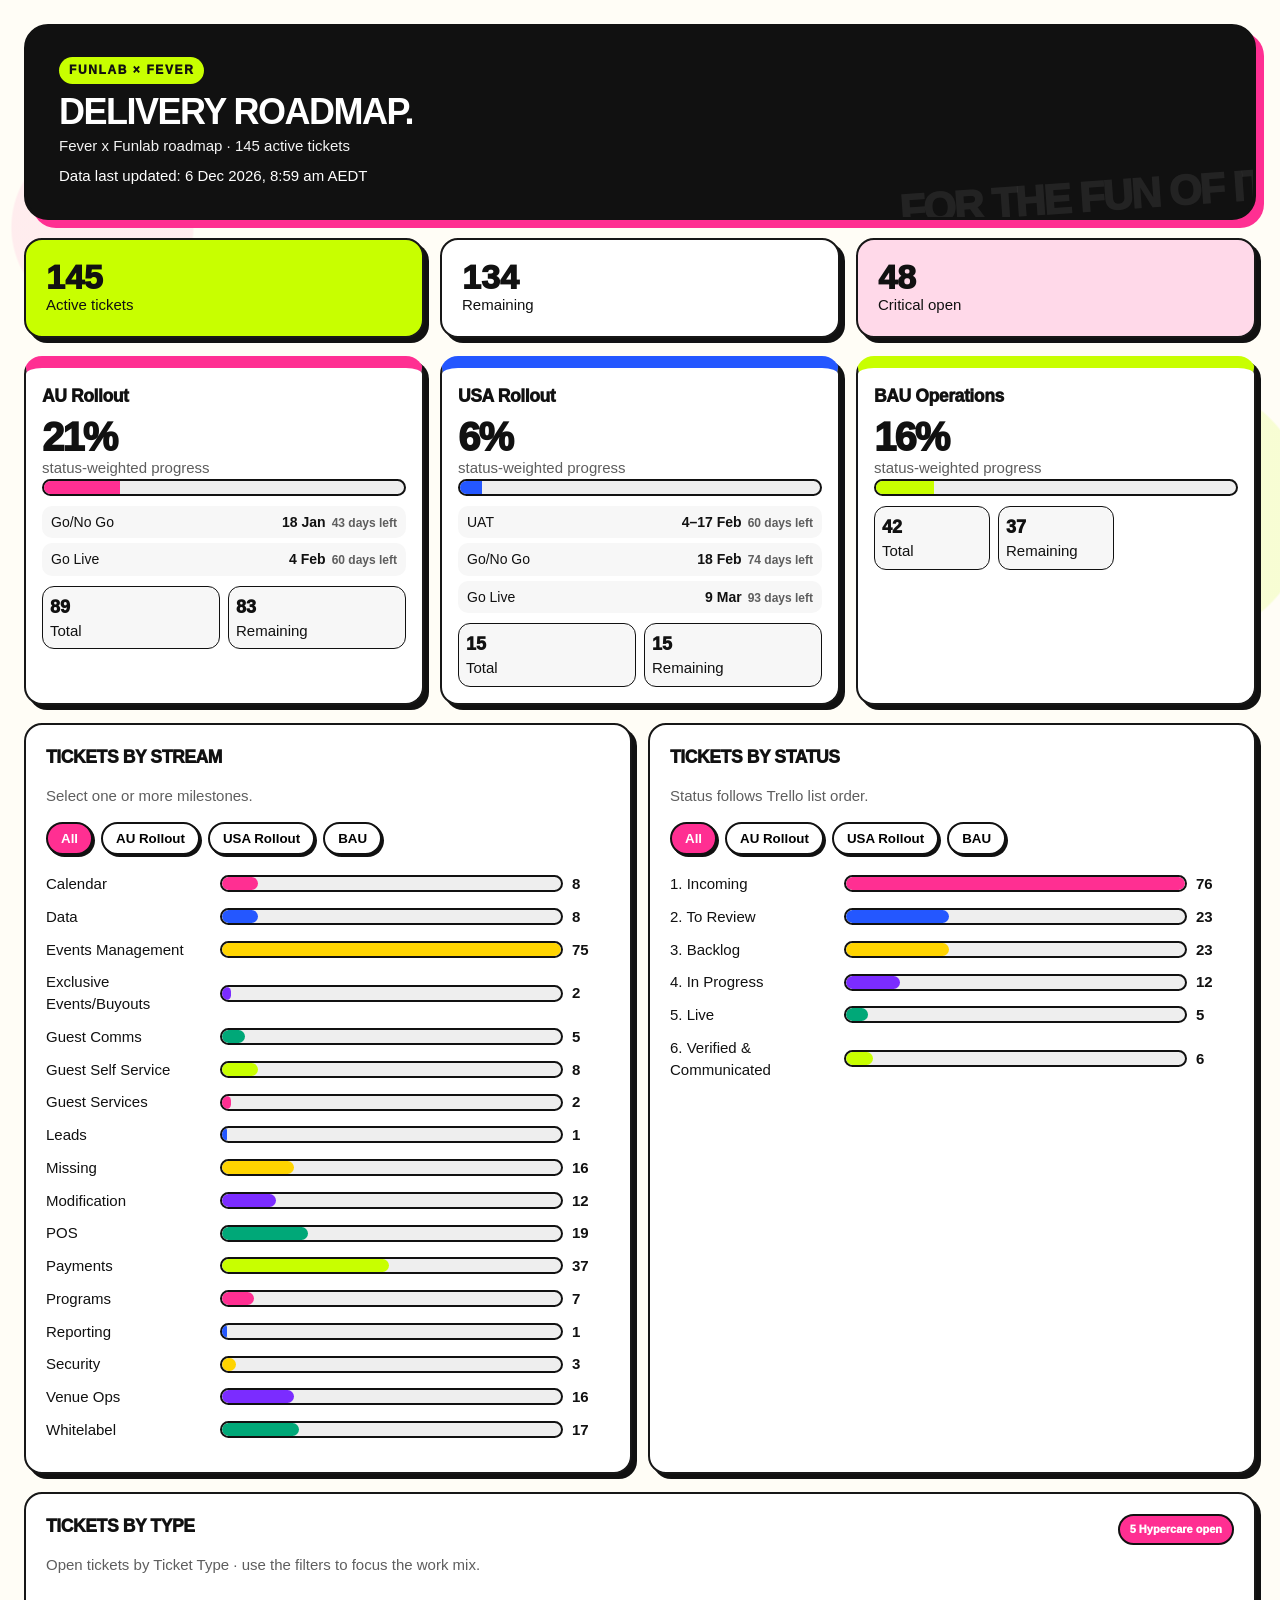
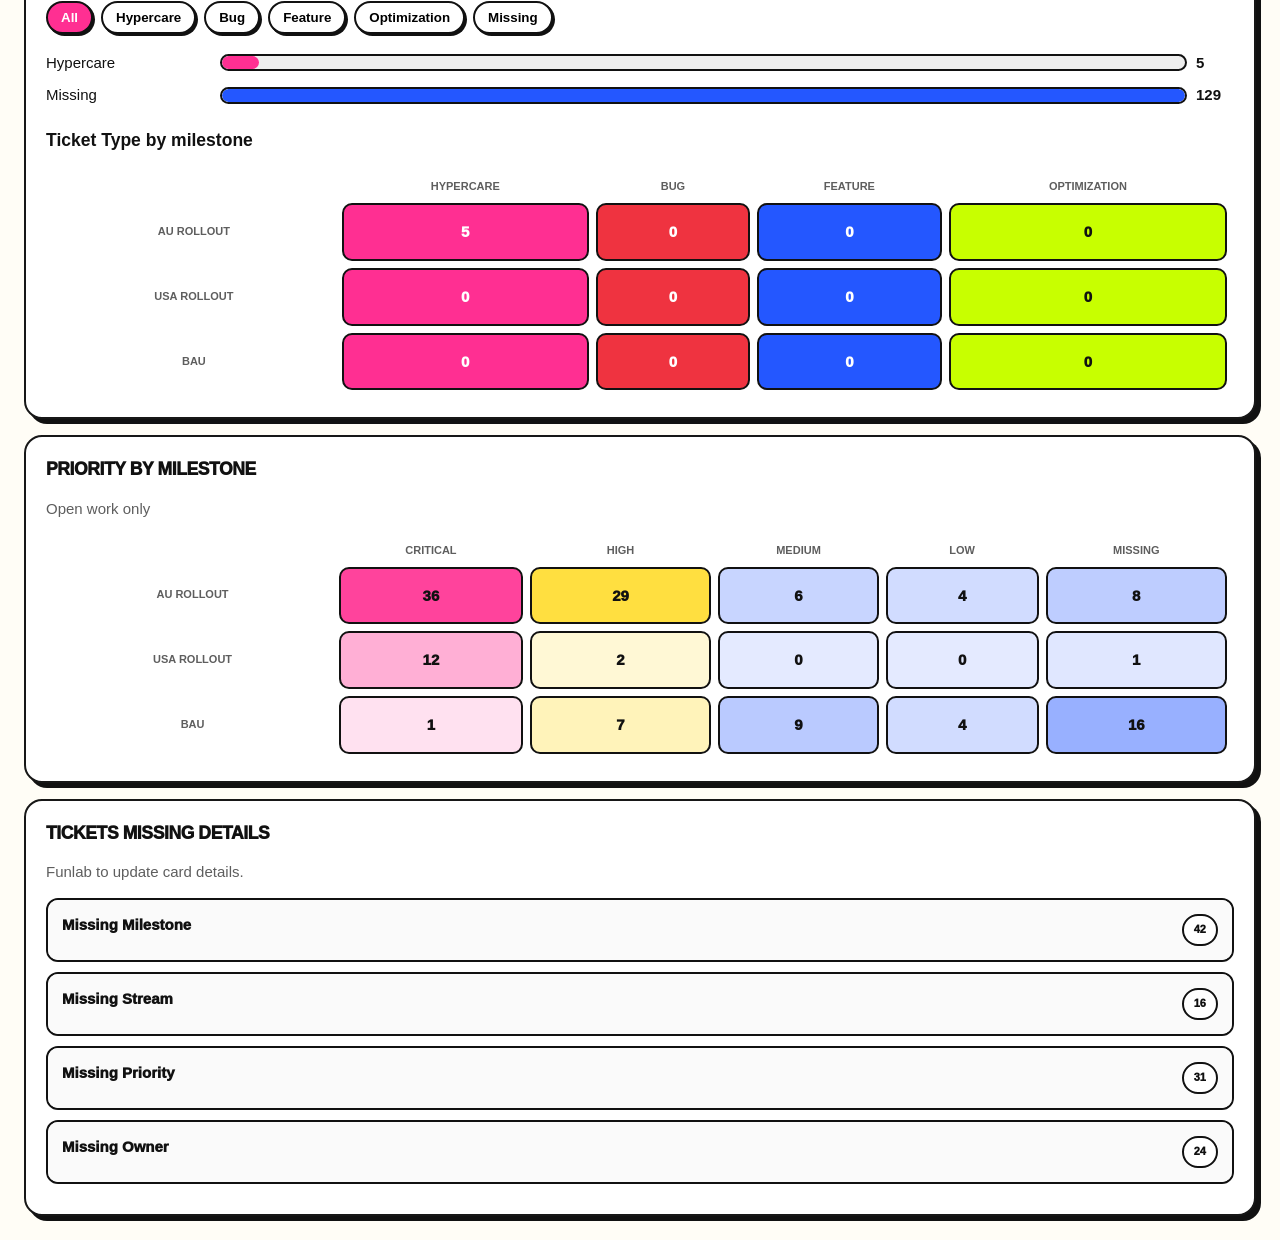
==== commit 029e02c0: "Formating Update" ====
--- a/index.html
+++ b/index.html
@@ -29,7 +29,7 @@
                 <div class="eyebrow">FUNLAB × FEVER</div>
                 <h1>Delivery Roadmap.</h1>
                 <div id="subtitle" class="muted">Loading current board…</div>
-                <div id="updated" style="margin-top:8px">Last updated: loading…</div>
+                <div id="updated" style="margin-top:8px">Data last updated: loading…</div>
             </div>
         </section>
 
--- a/styles.css
+++ b/styles.css
@@ -174,18 +174,20 @@
 
 /* =========================================================
    MILESTONE CARDS
-   Milestone headings, risk labels, and progress summaries
+   Milestone headings and progress summaries
 ========================================================= */
 .mile {
-    border-top: 12px solid var(--pink)
+    --mile-color: var(--pink);
+    border-top: 12px solid var(--mile-color);
+    padding: 16px
 }
 
 .mile:nth-child(2) {
-    border-top-color: var(--blue)
+    --mile-color: var(--blue)
 }
 
 .mile.bau {
-    border-top-color: var(--lime)
+    --mile-color: var(--lime)
 }
 
 .head {
@@ -196,7 +198,8 @@
 }
 
 .head h2,
-.head h3 {
+.head h3,
+#app h2 {
     margin: 0;
     font-weight: 1000;
     letter-spacing: -.4px
@@ -228,10 +231,53 @@
 }
 
 .score {
-    font-size: 44px;
-    font-weight: 1000;
-    margin-top: 12px;
-    letter-spacing: -2px
+    font-size: 40px;
+    font-weight: 1000;
+    letter-spacing: -2px;
+    line-height: 1
+}
+
+#app h2 {
+    margin: 0 0 12px;
+    font-size: 1.17em;
+    text-transform: uppercase
+}
+
+.score {
+    margin-top: 8px
+}
+
+.milestone-dates {
+    display: grid;
+    gap: 5px;
+    margin-top: 10px
+}
+
+.milestone-dates > div {
+    display: flex;
+    justify-content: space-between;
+    gap: 8px;
+    padding: 6px 9px;
+    background: #f7f7f7;
+    border-radius: 10px;
+    font-size: 14px
+}
+
+.milestone-date {
+    display: flex;
+    align-items: baseline;
+    gap: 6px;
+    white-space: nowrap
+}
+
+.milestone-dates b {
+    white-space: nowrap
+}
+
+.milestone-days {
+    color: var(--muted);
+    font-size: 12px;
+    font-weight: 700
 }
 
 /* =========================================================
@@ -250,25 +296,29 @@
 .progress i {
     display: block;
     height: 100%;
-    background: linear-gradient(90deg, var(--pink), var(--yellow), var(--lime))
+    background: var(--mile-color)
 }
 
 .mini {
     display: grid;
     grid-template-columns: repeat(3, 1fr);
     gap: 8px;
-    margin-top: 15px
+    margin-top: 10px
+}
+
+.mini-progress {
+    grid-template-columns: repeat(2, 1fr)
 }
 
 .mini div {
     background: #f7f7f7;
     border: 1.5px solid var(--ink);
     border-radius: 12px;
-    padding: 9px
+    padding: 7px
 }
 
 .mini b {
-    font-size: 20px;
+    font-size: 18px;
     display: block;
     font-weight: 1000
 }
@@ -398,7 +448,22 @@
 ========================================================= */
 @media(max-width:900px) {
     .summary {
-        grid-template-columns: 1fr 1fr
+        grid-template-columns: repeat(3, minmax(0, 1fr));
+        gap: 8px
+    }
+
+    .summary .metric {
+        min-width: 0;
+        padding: 12px 8px
+    }
+
+    .summary .metric b {
+        font-size: clamp(20px, 7vw, 28px)
+    }
+
+    .summary .metric span {
+        font-size: clamp(10px, 3vw, 12px);
+        line-height: 1.15
     }
 
     .cards,
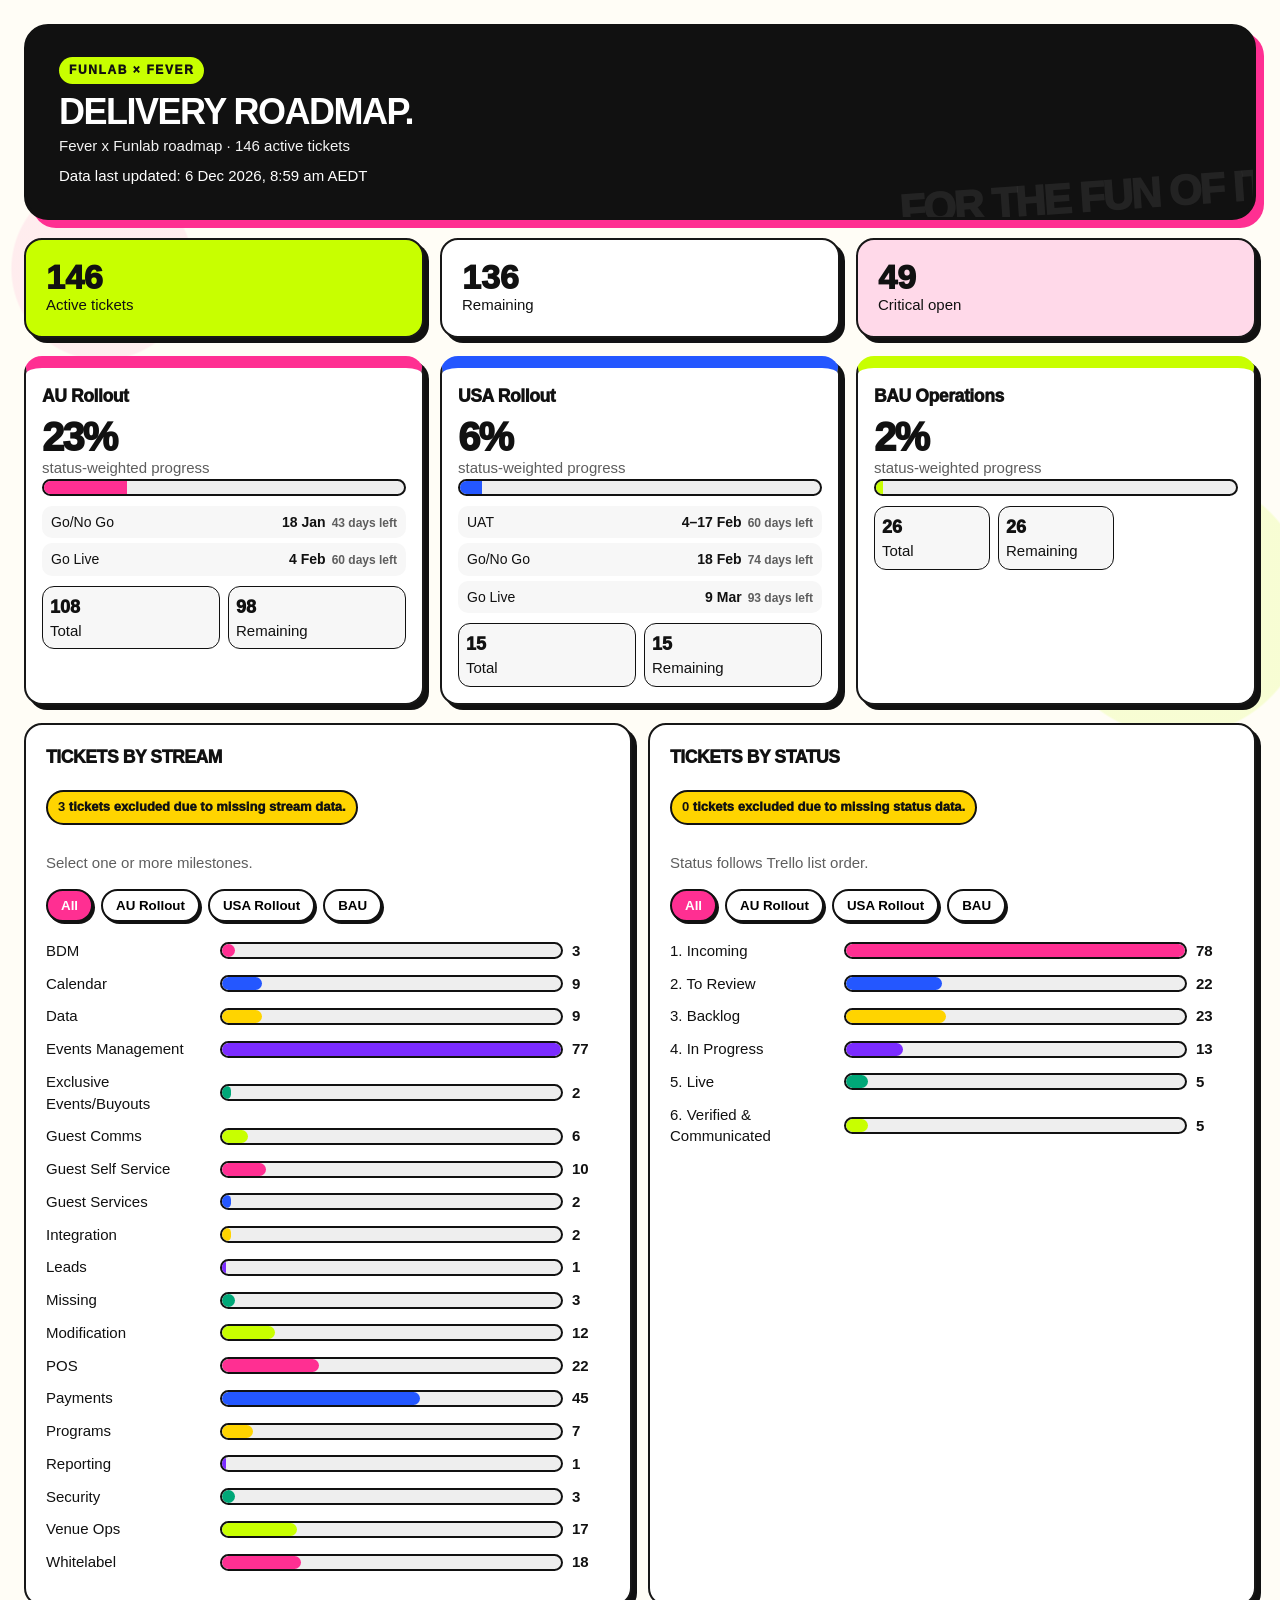
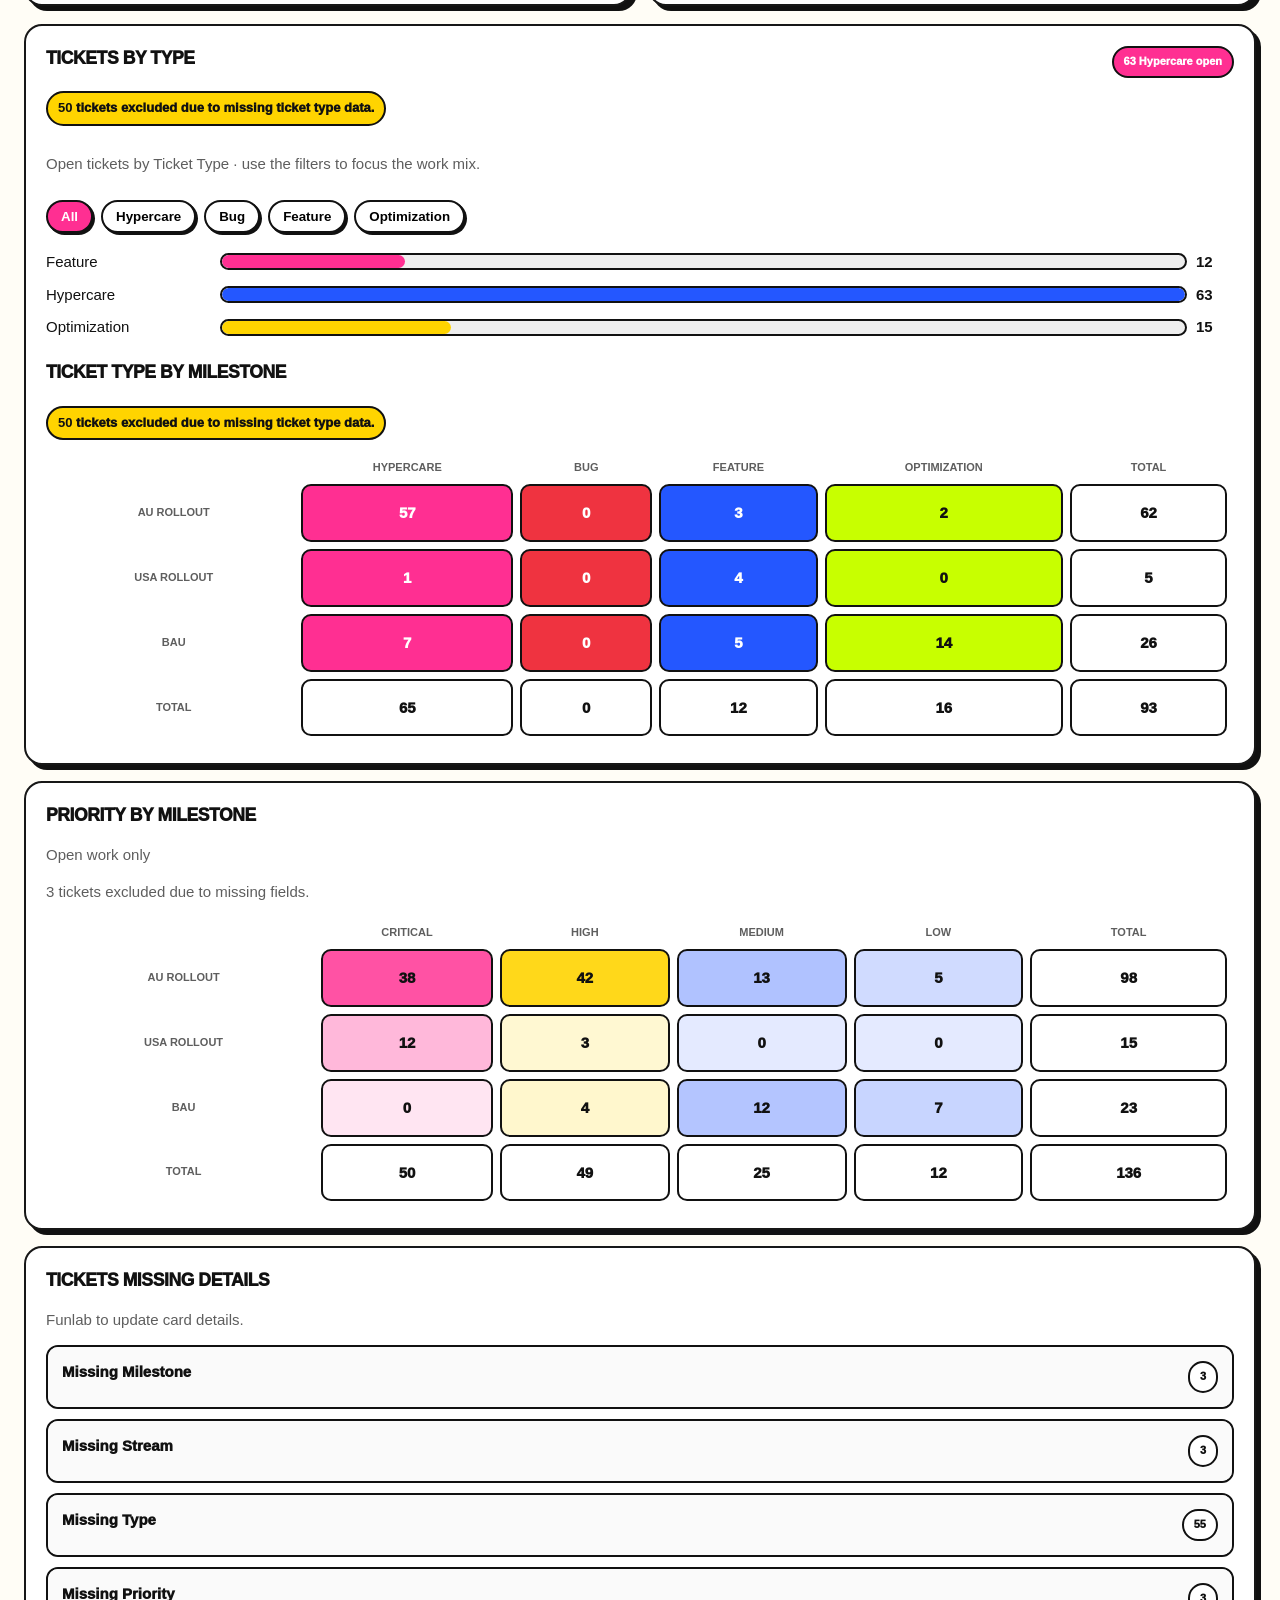
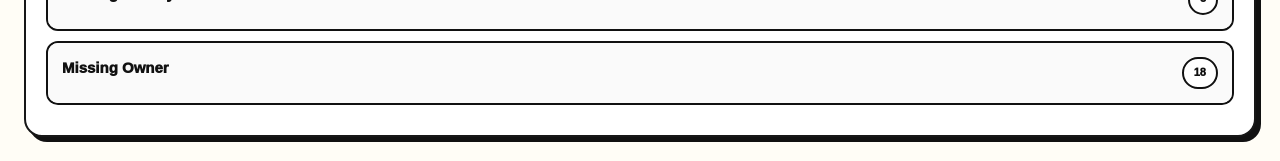
==== commit 5f29802a: "cache busting added." ====
--- a/index.html
+++ b/index.html
@@ -11,7 +11,7 @@
     <title>Fever × Funlab Roadmap</title>
 
     <!-- Dashboard appearance is maintained in this stylesheet. -->
-    <link rel="stylesheet" href="styles.css">
+    <link rel="stylesheet" href="styles.css?v=20261128">
 </head>
 
 <body>
@@ -41,7 +41,7 @@
         <div id="app"></div>
     </main>
 
-    <script src="dashboard.js"></script>
+    <script src="dashboard.js?v=20261128"></script>
 </body>
 
 </html>
--- a/styles.css
+++ b/styles.css
@@ -91,6 +91,18 @@
     color: var(--muted)
 }
 
+.missing-exclusion {
+    display: inline-block;
+    margin: 8px 0 12px;
+    padding: 6px 10px;
+    border: 2px solid var(--ink);
+    border-radius: 99px;
+    background: var(--yellow);
+    color: var(--ink);
+    font-size: 13px;
+    font-weight: 1000;
+}
+
 .hero .muted {
     color: #f3f3f3
 }
